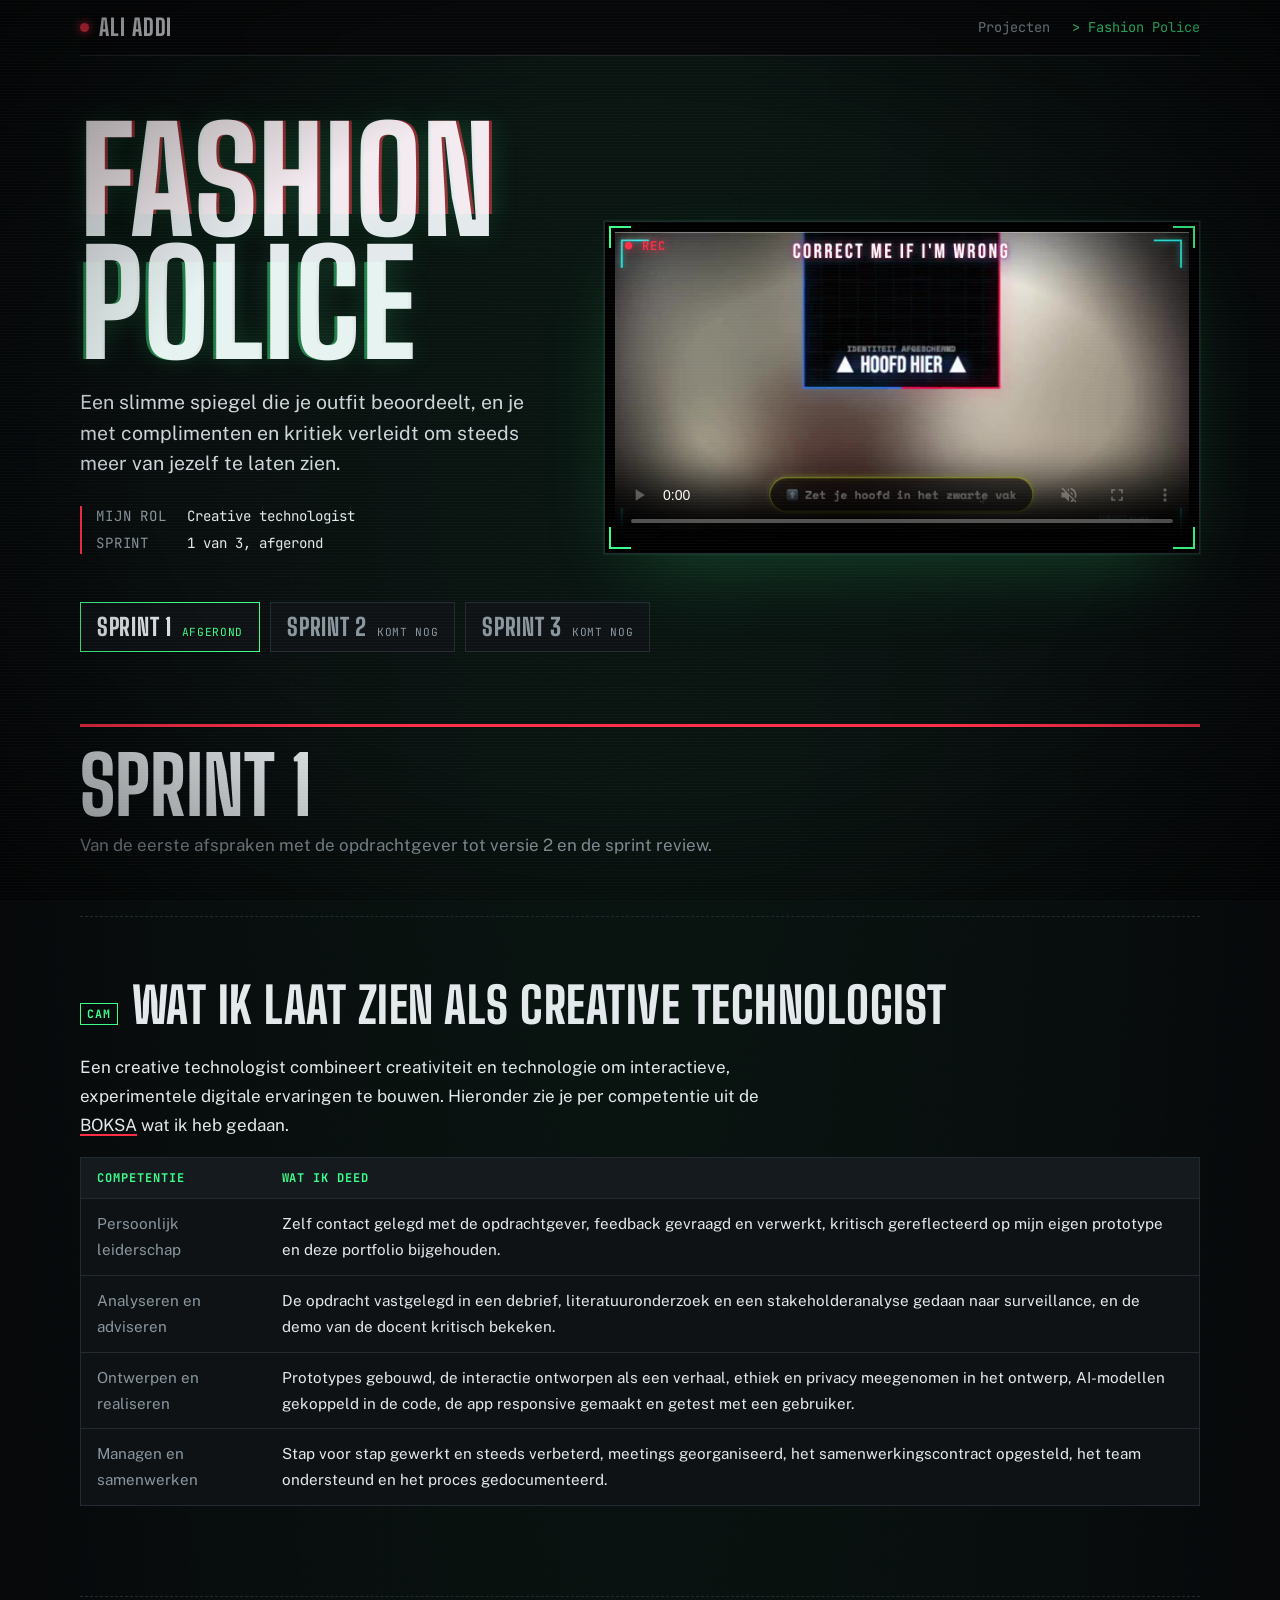
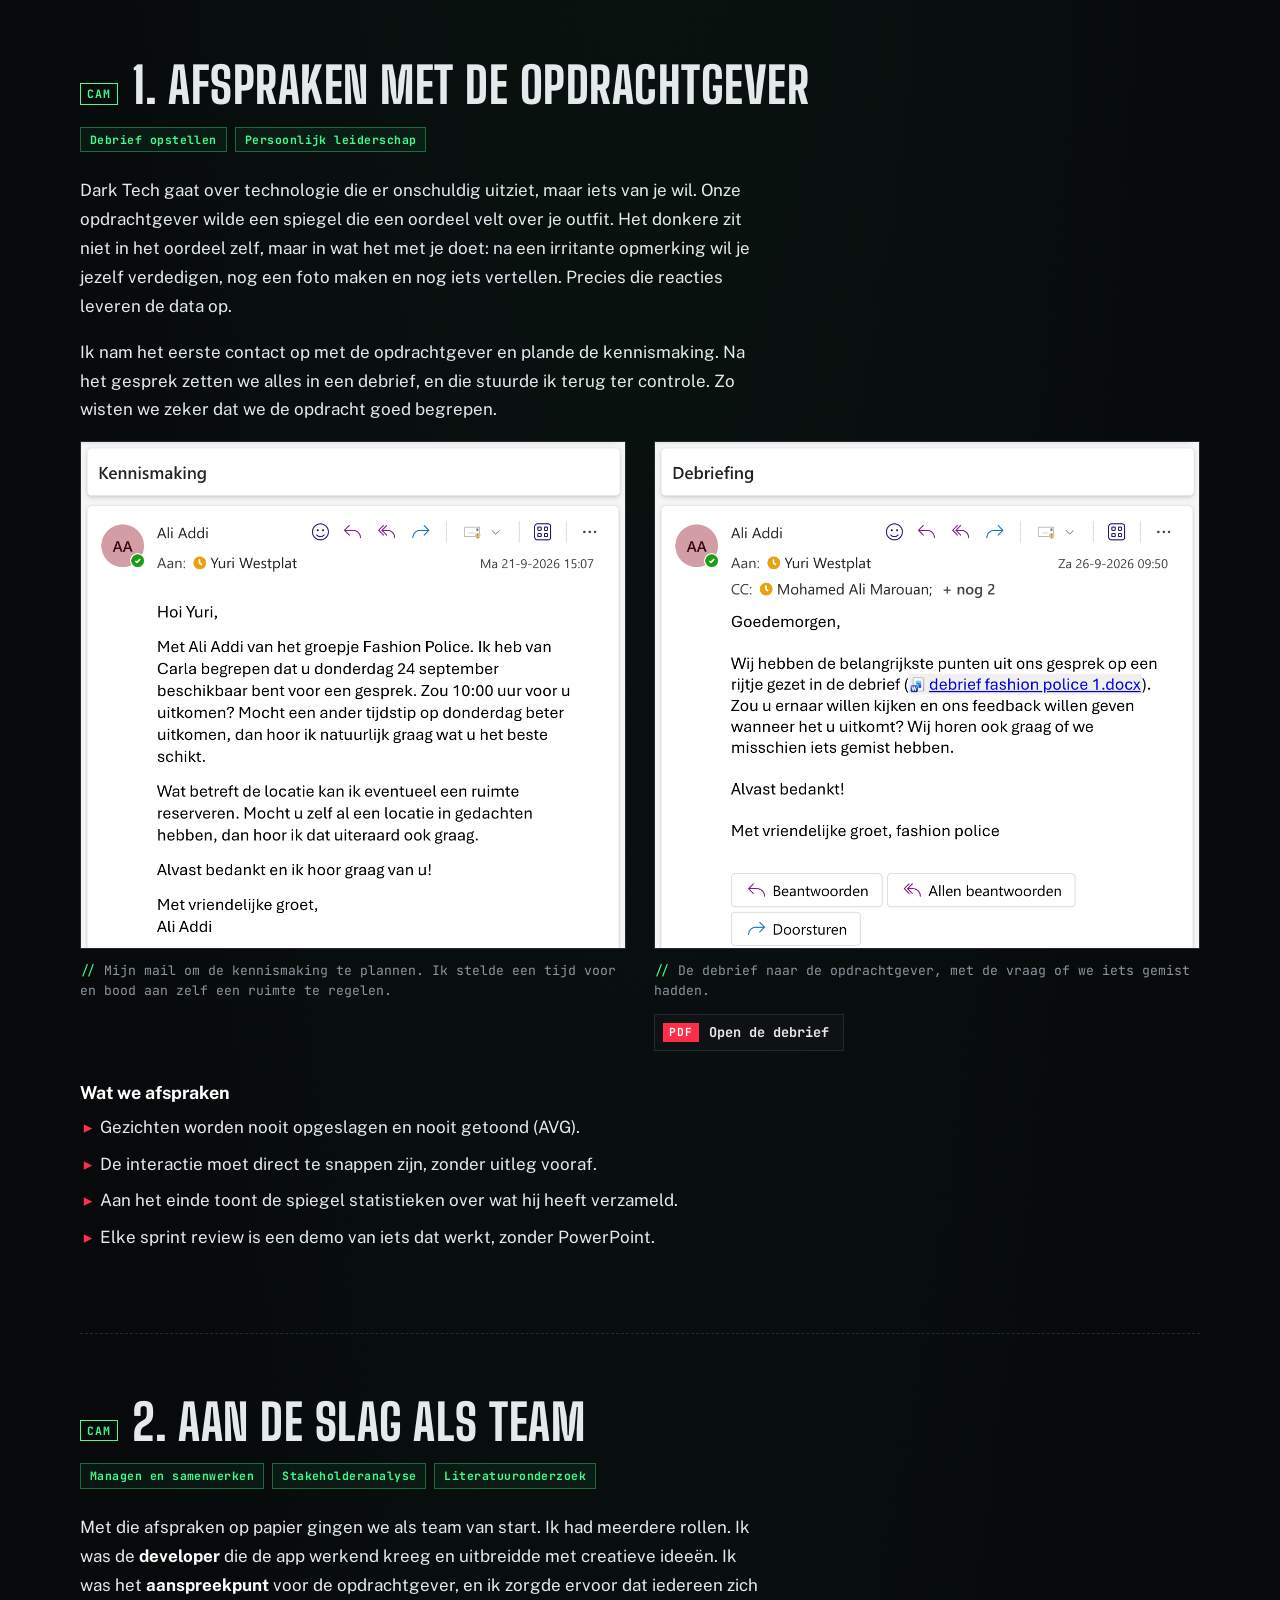
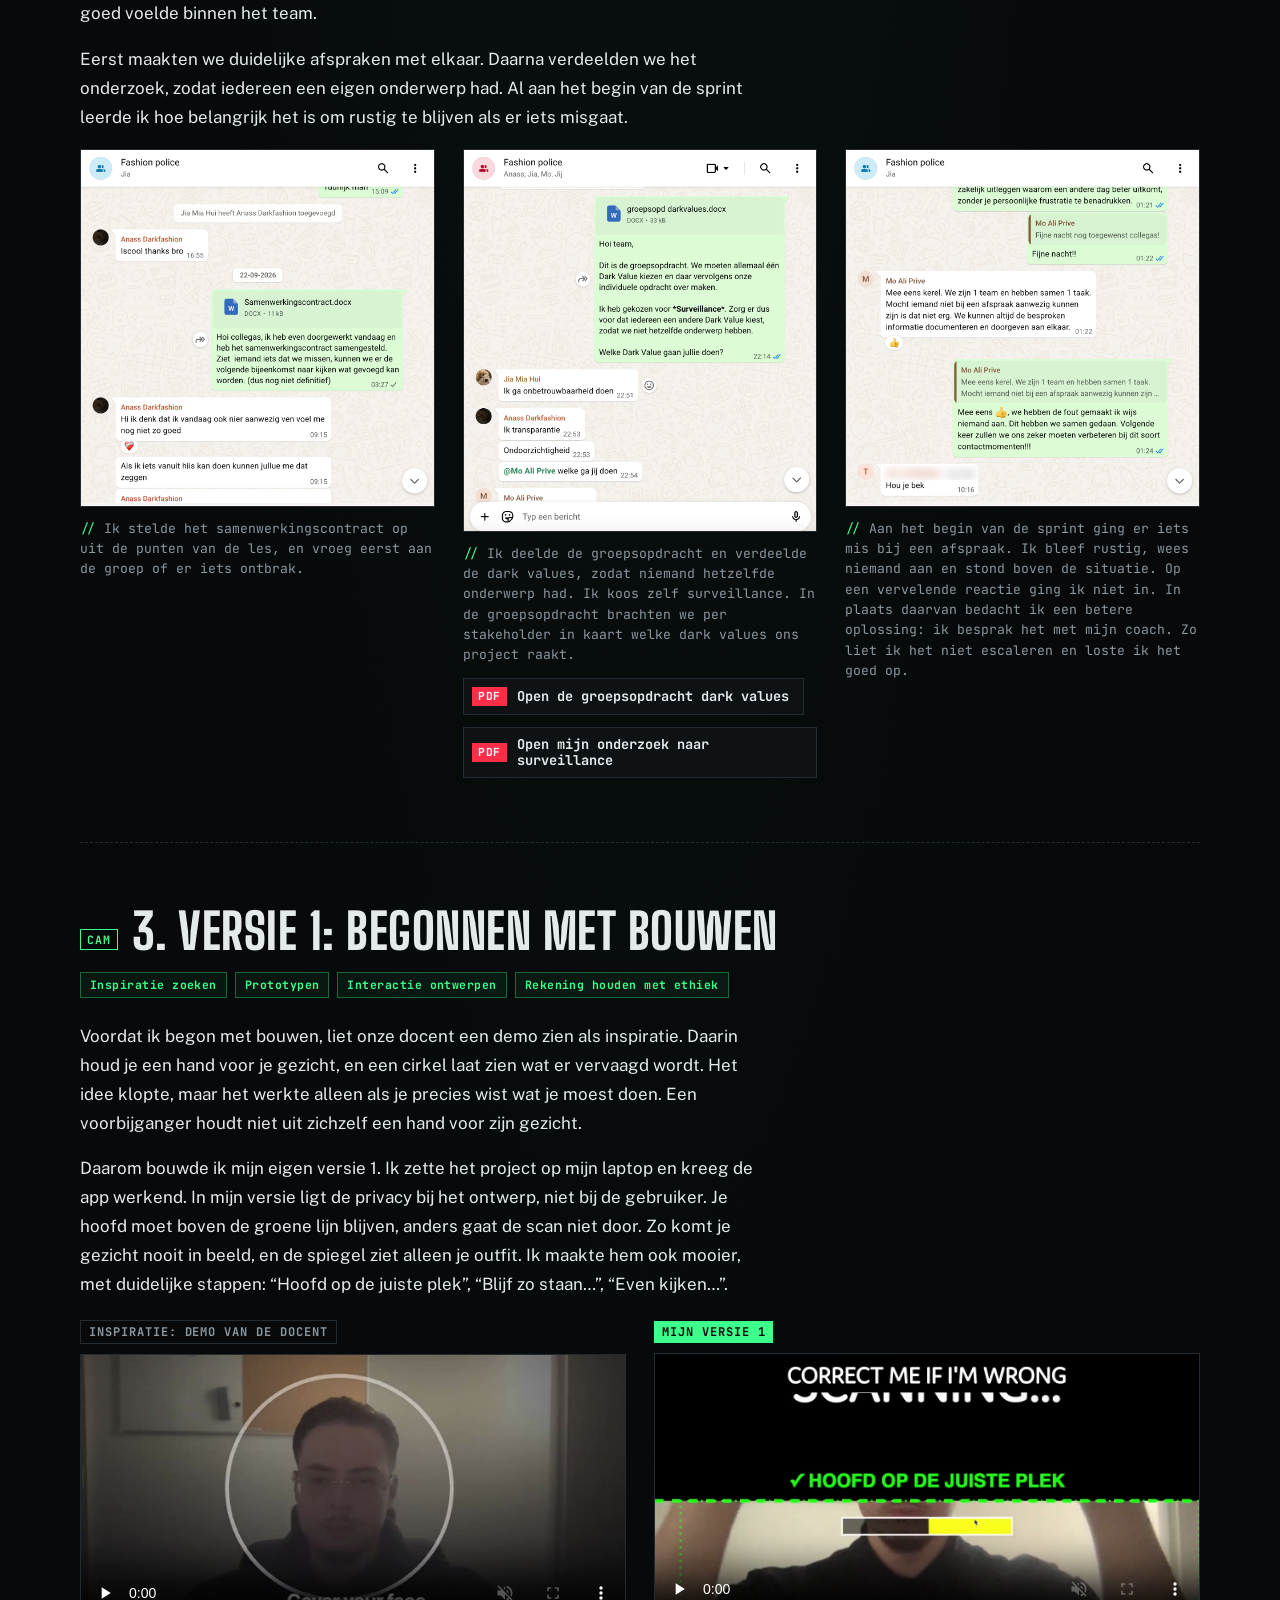
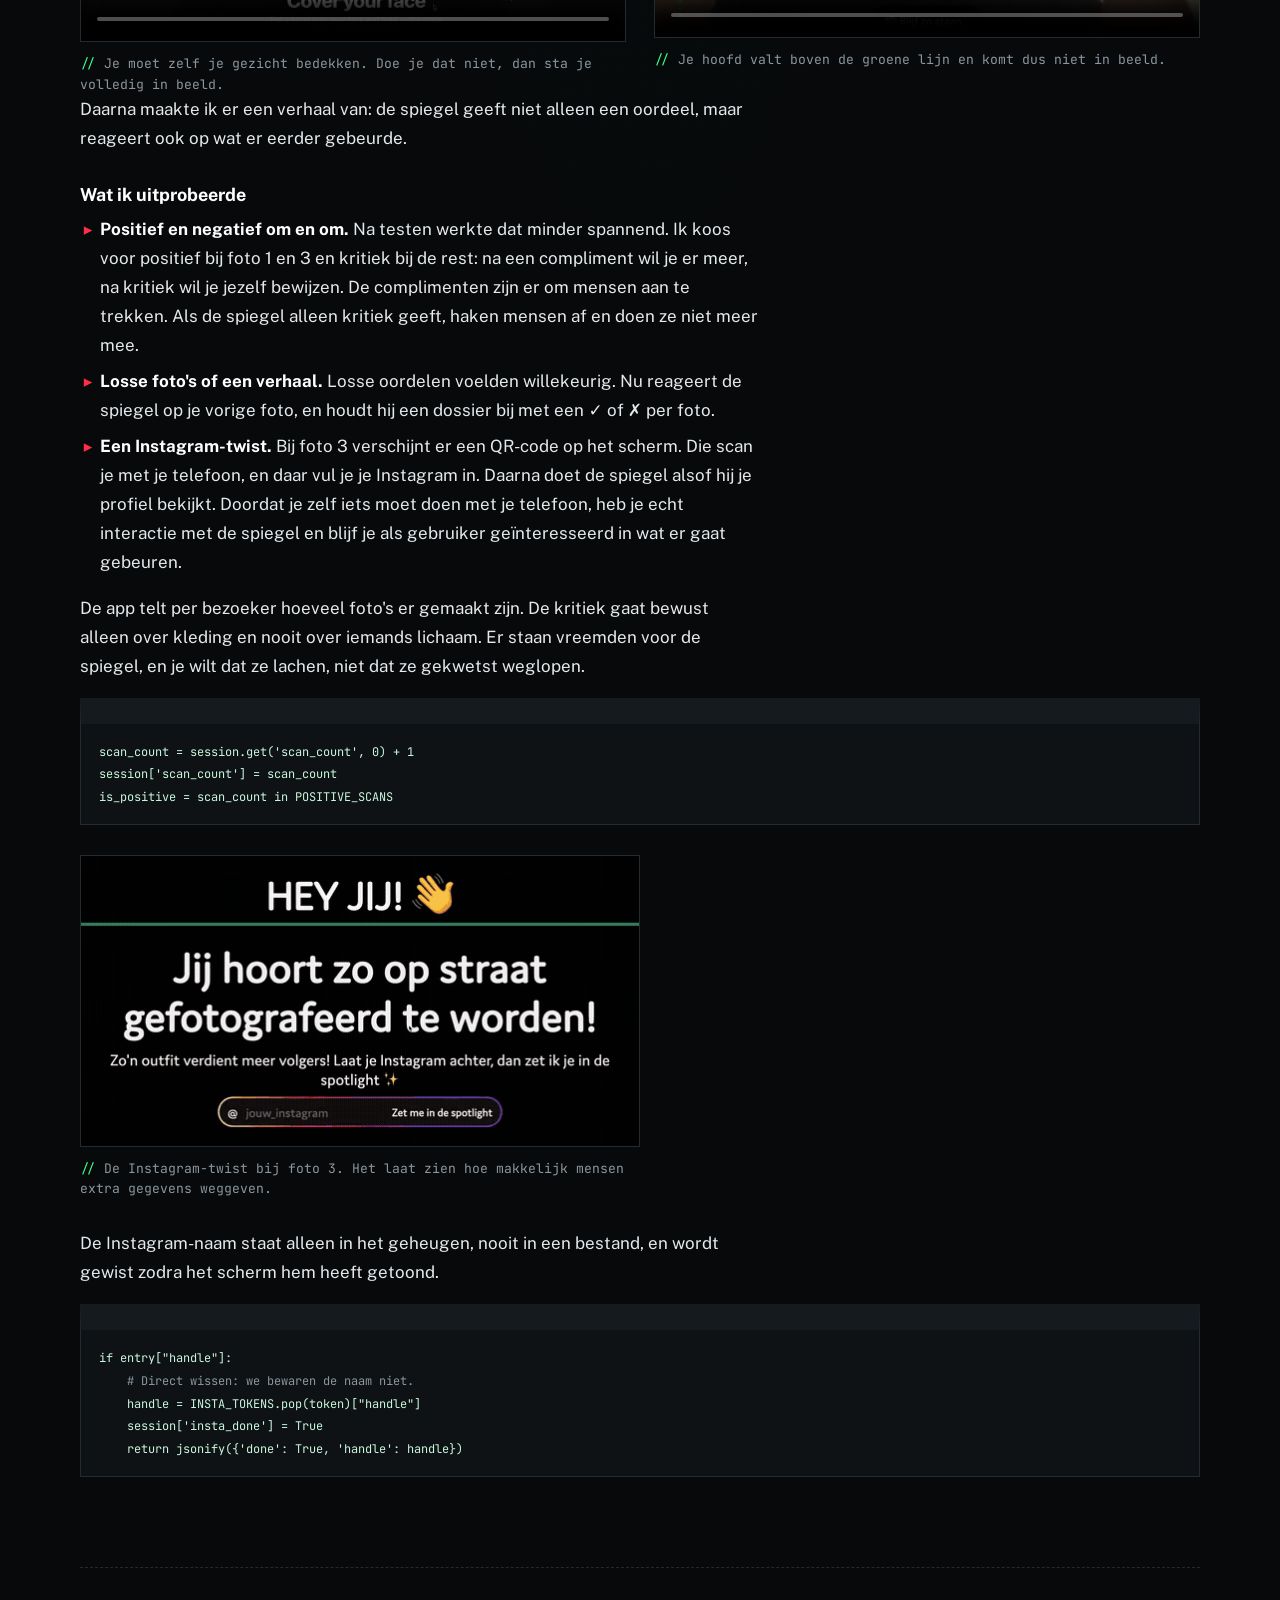
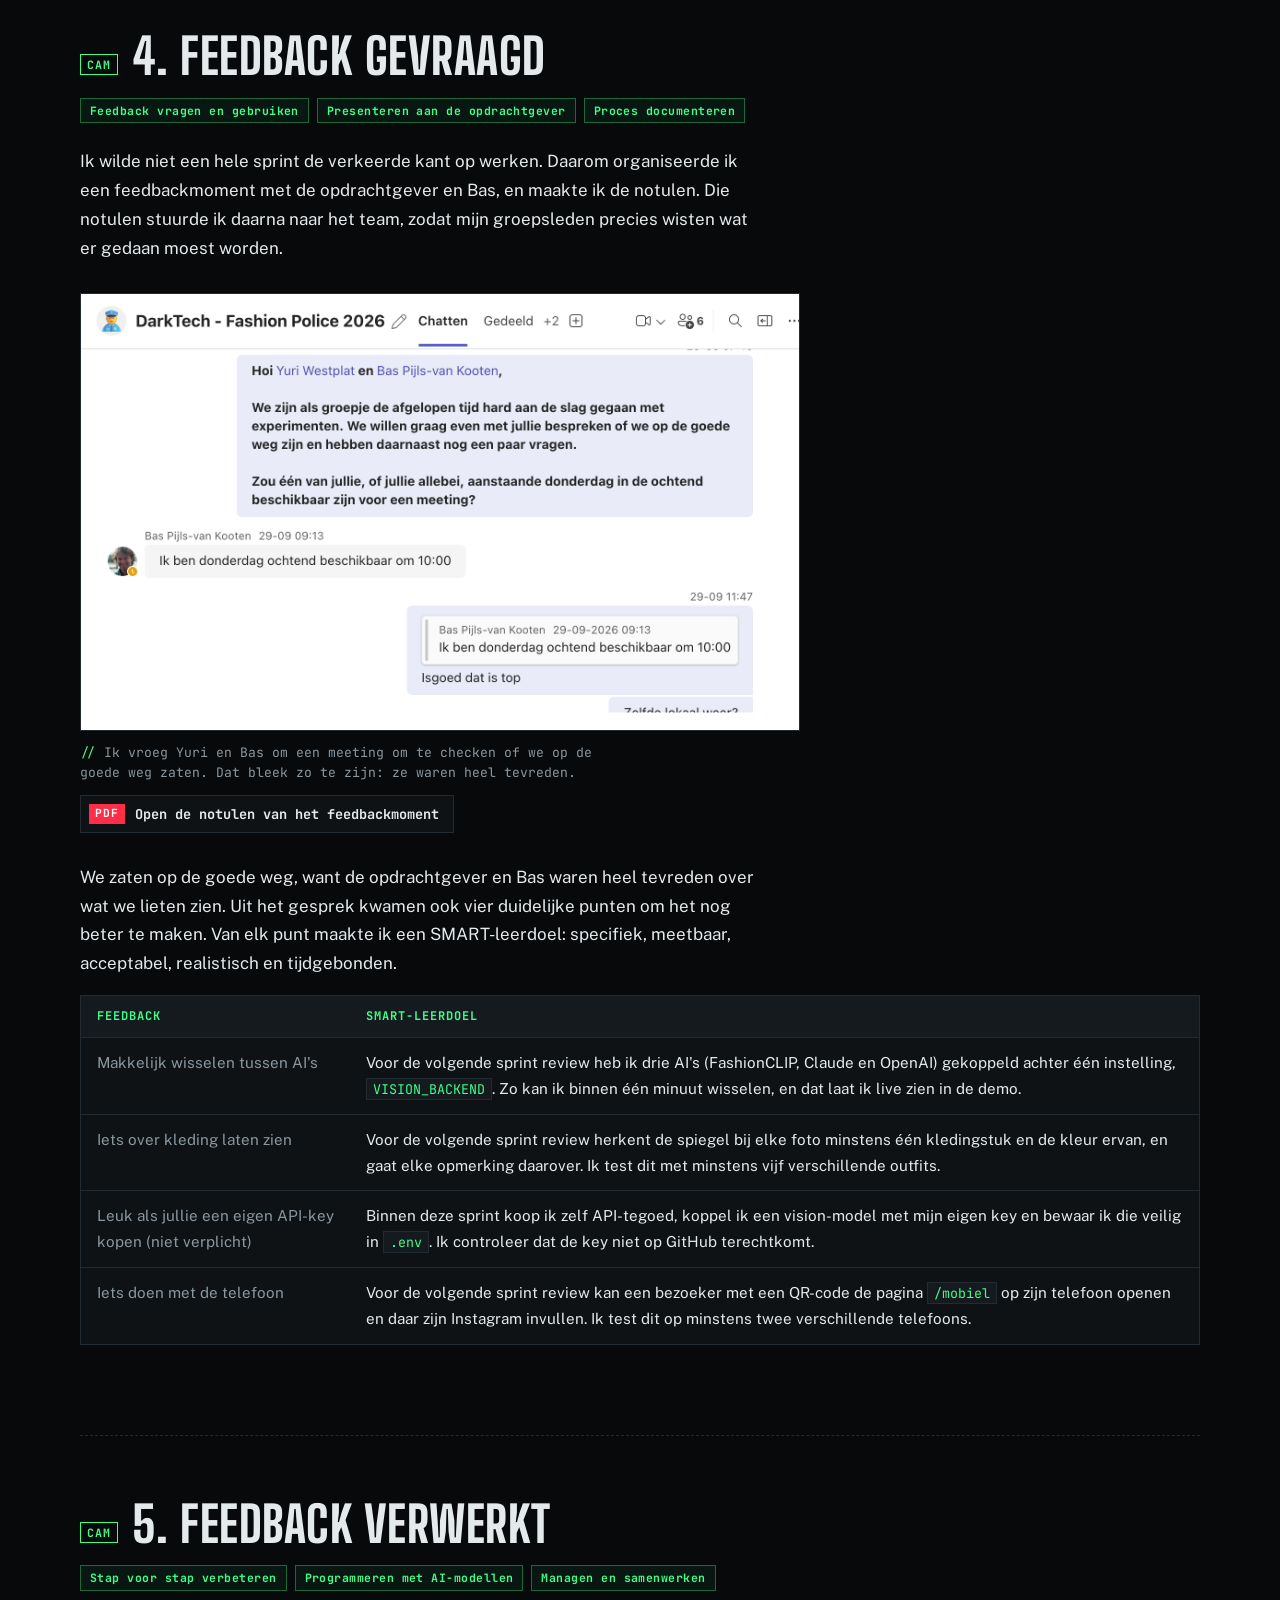
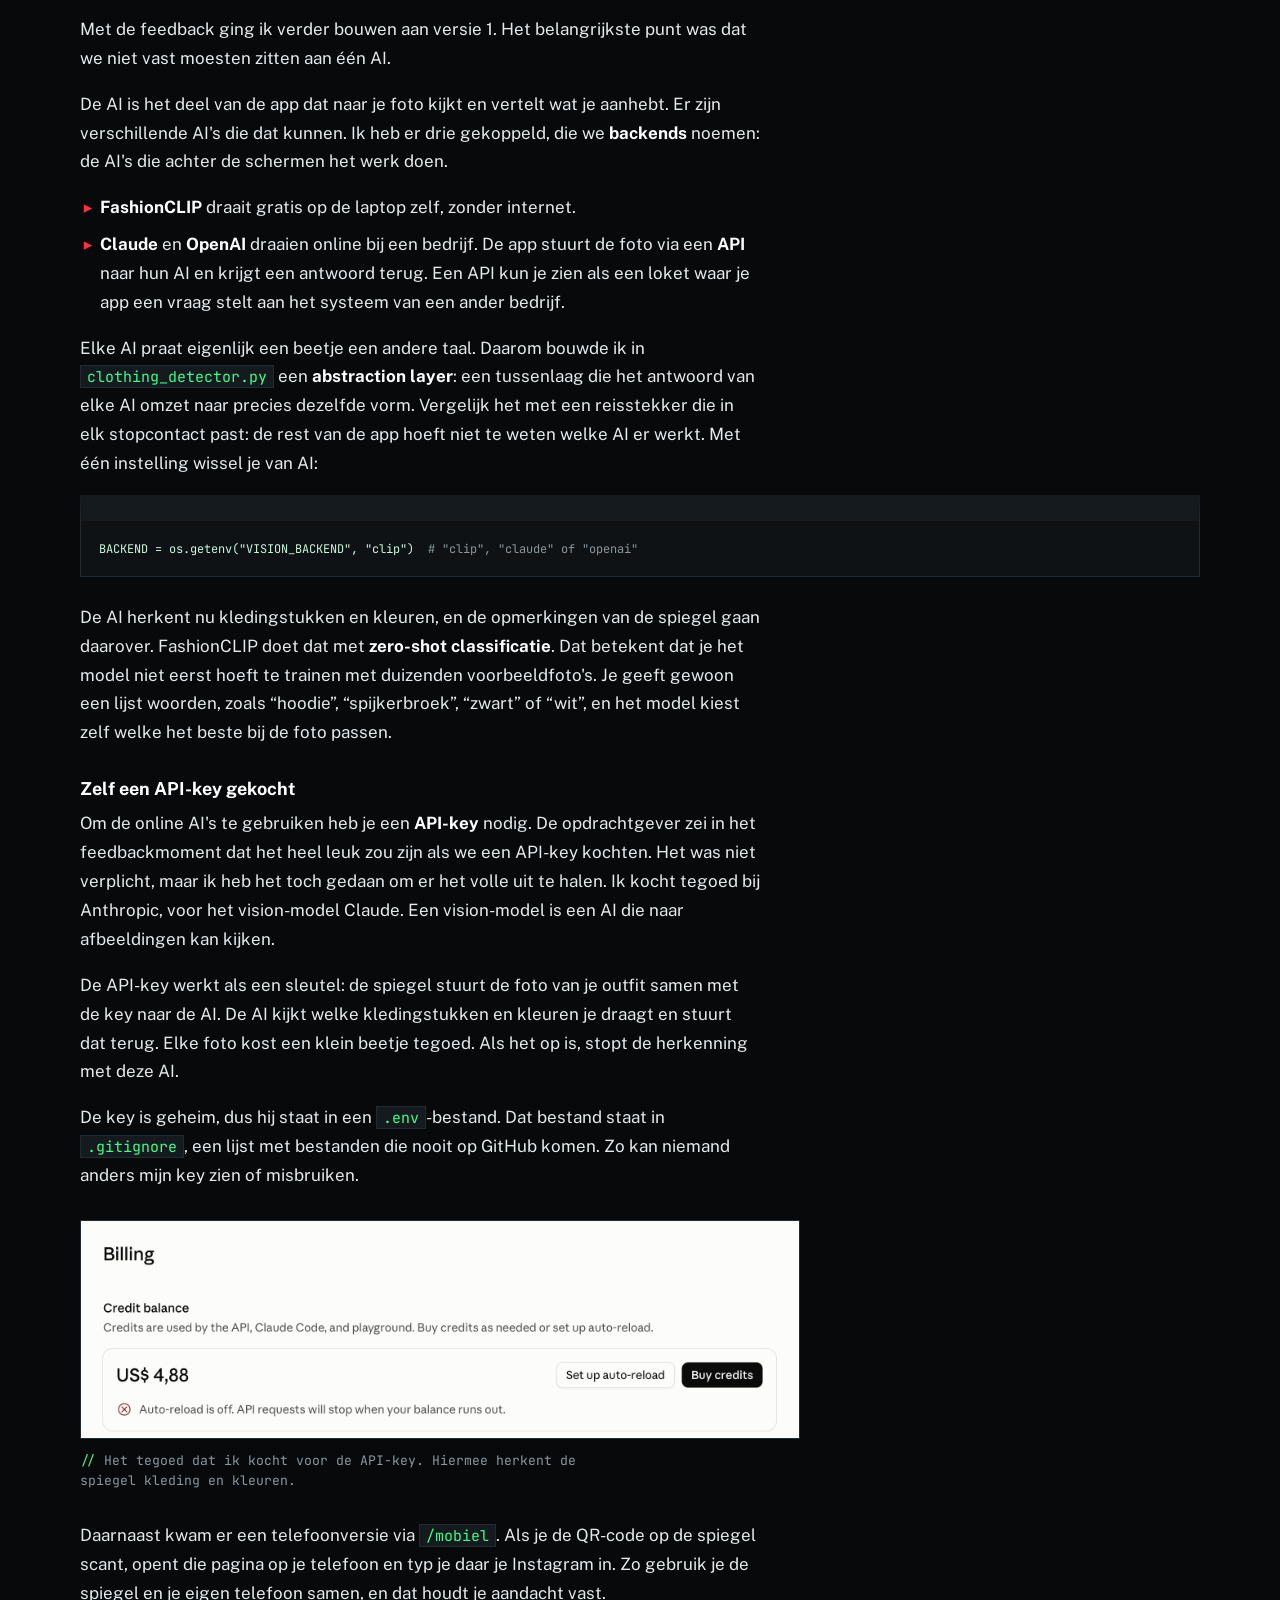
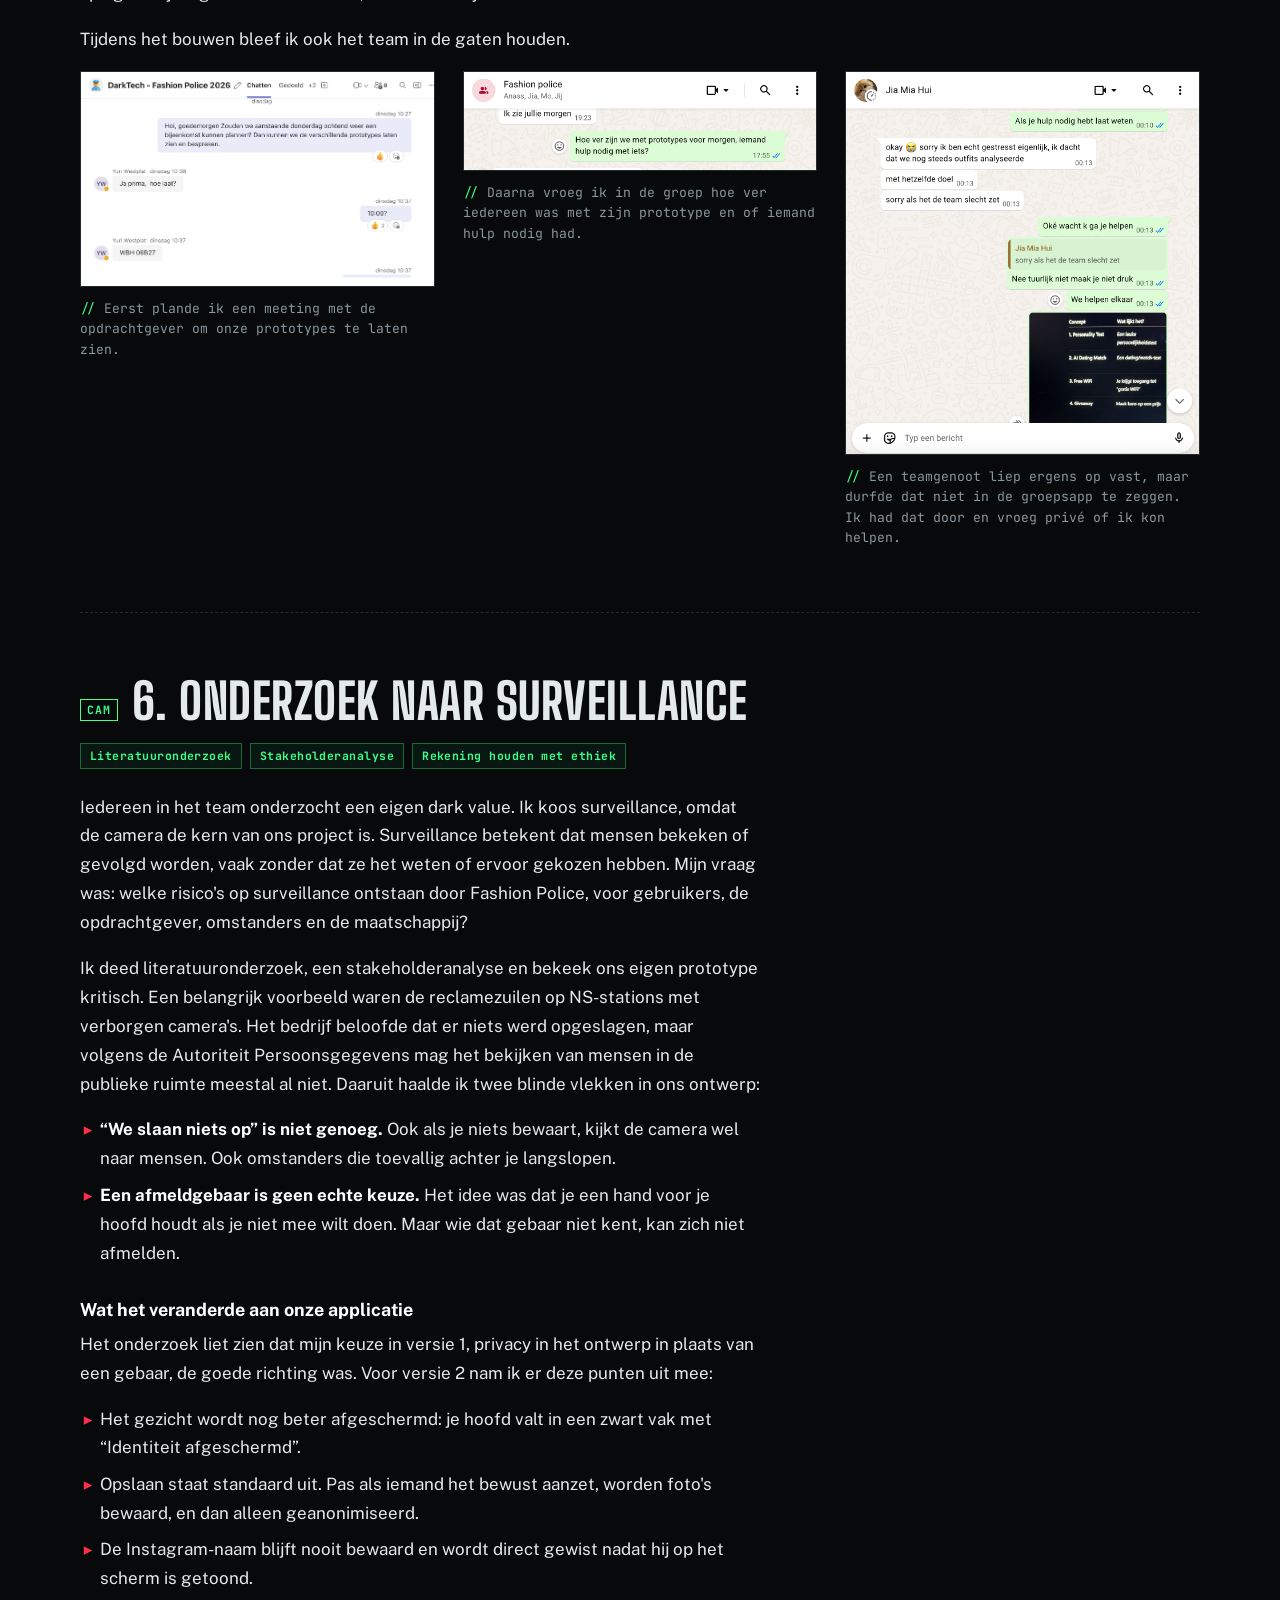
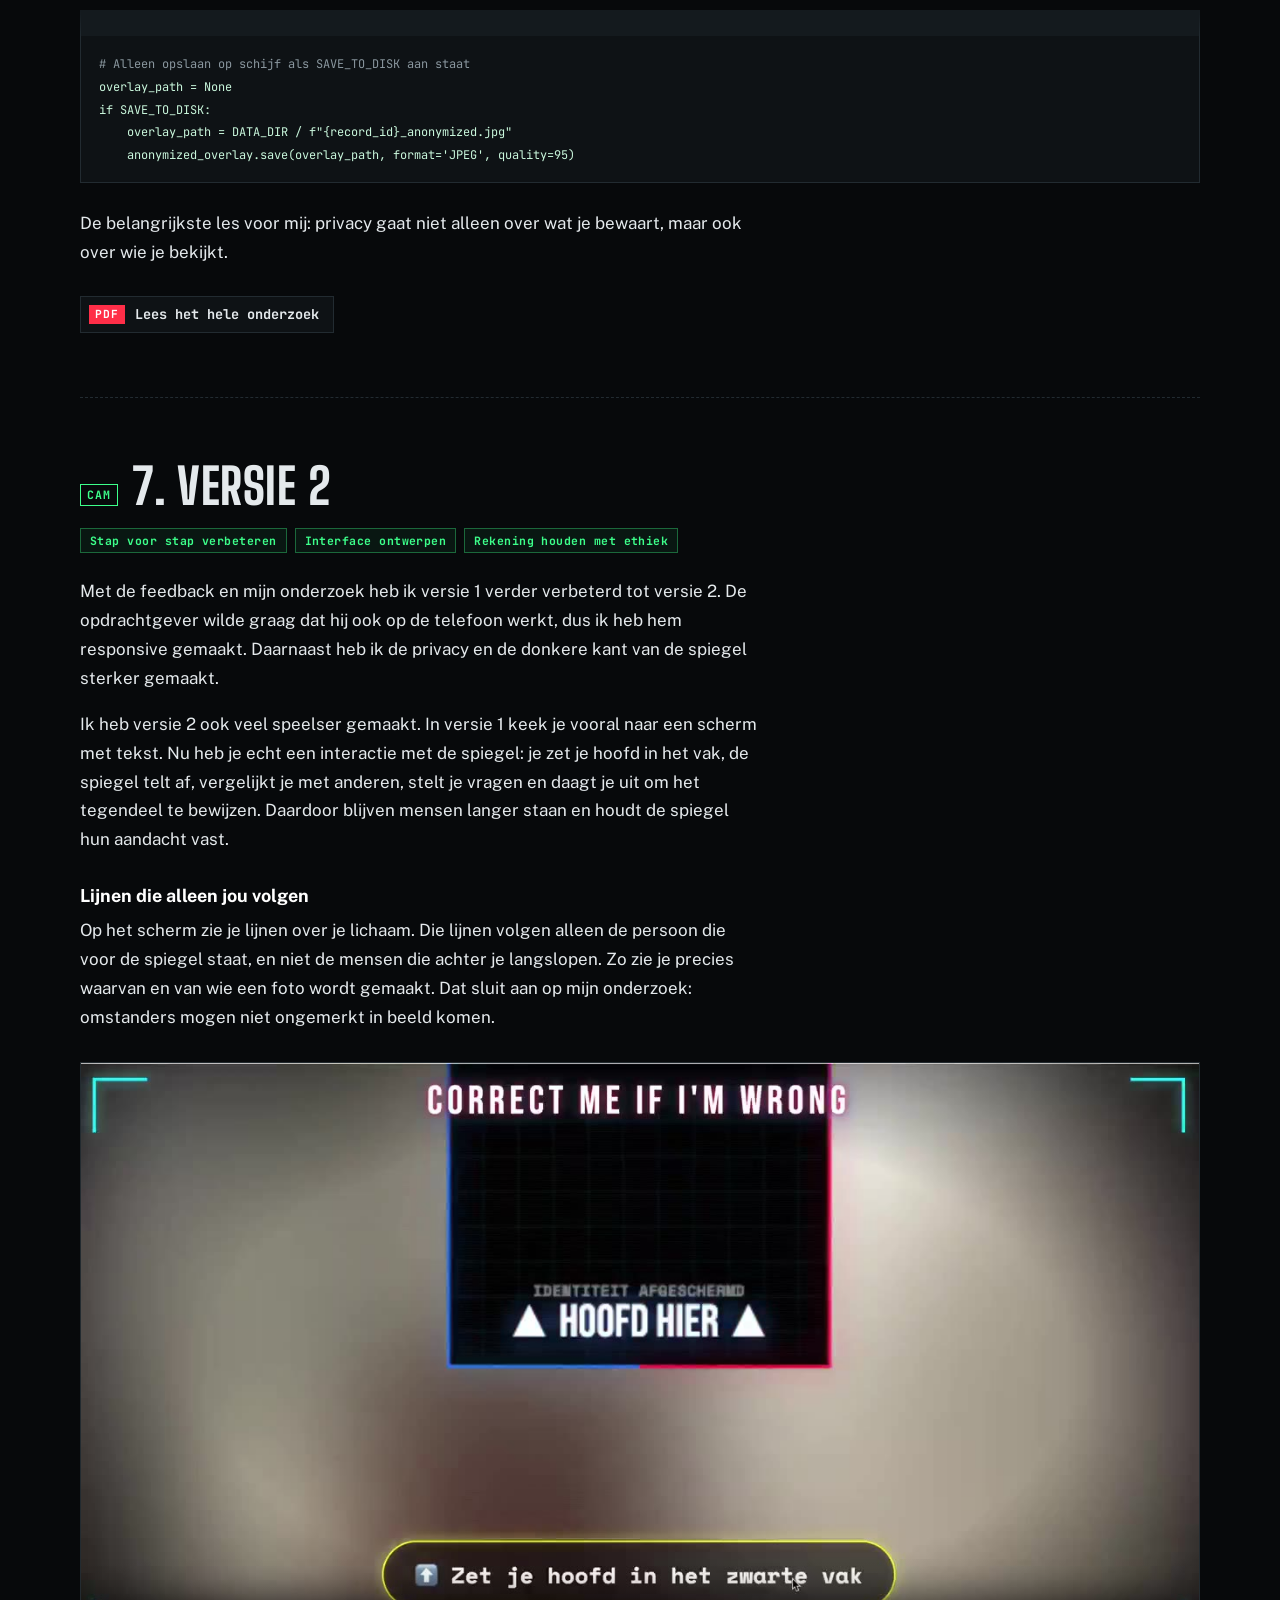
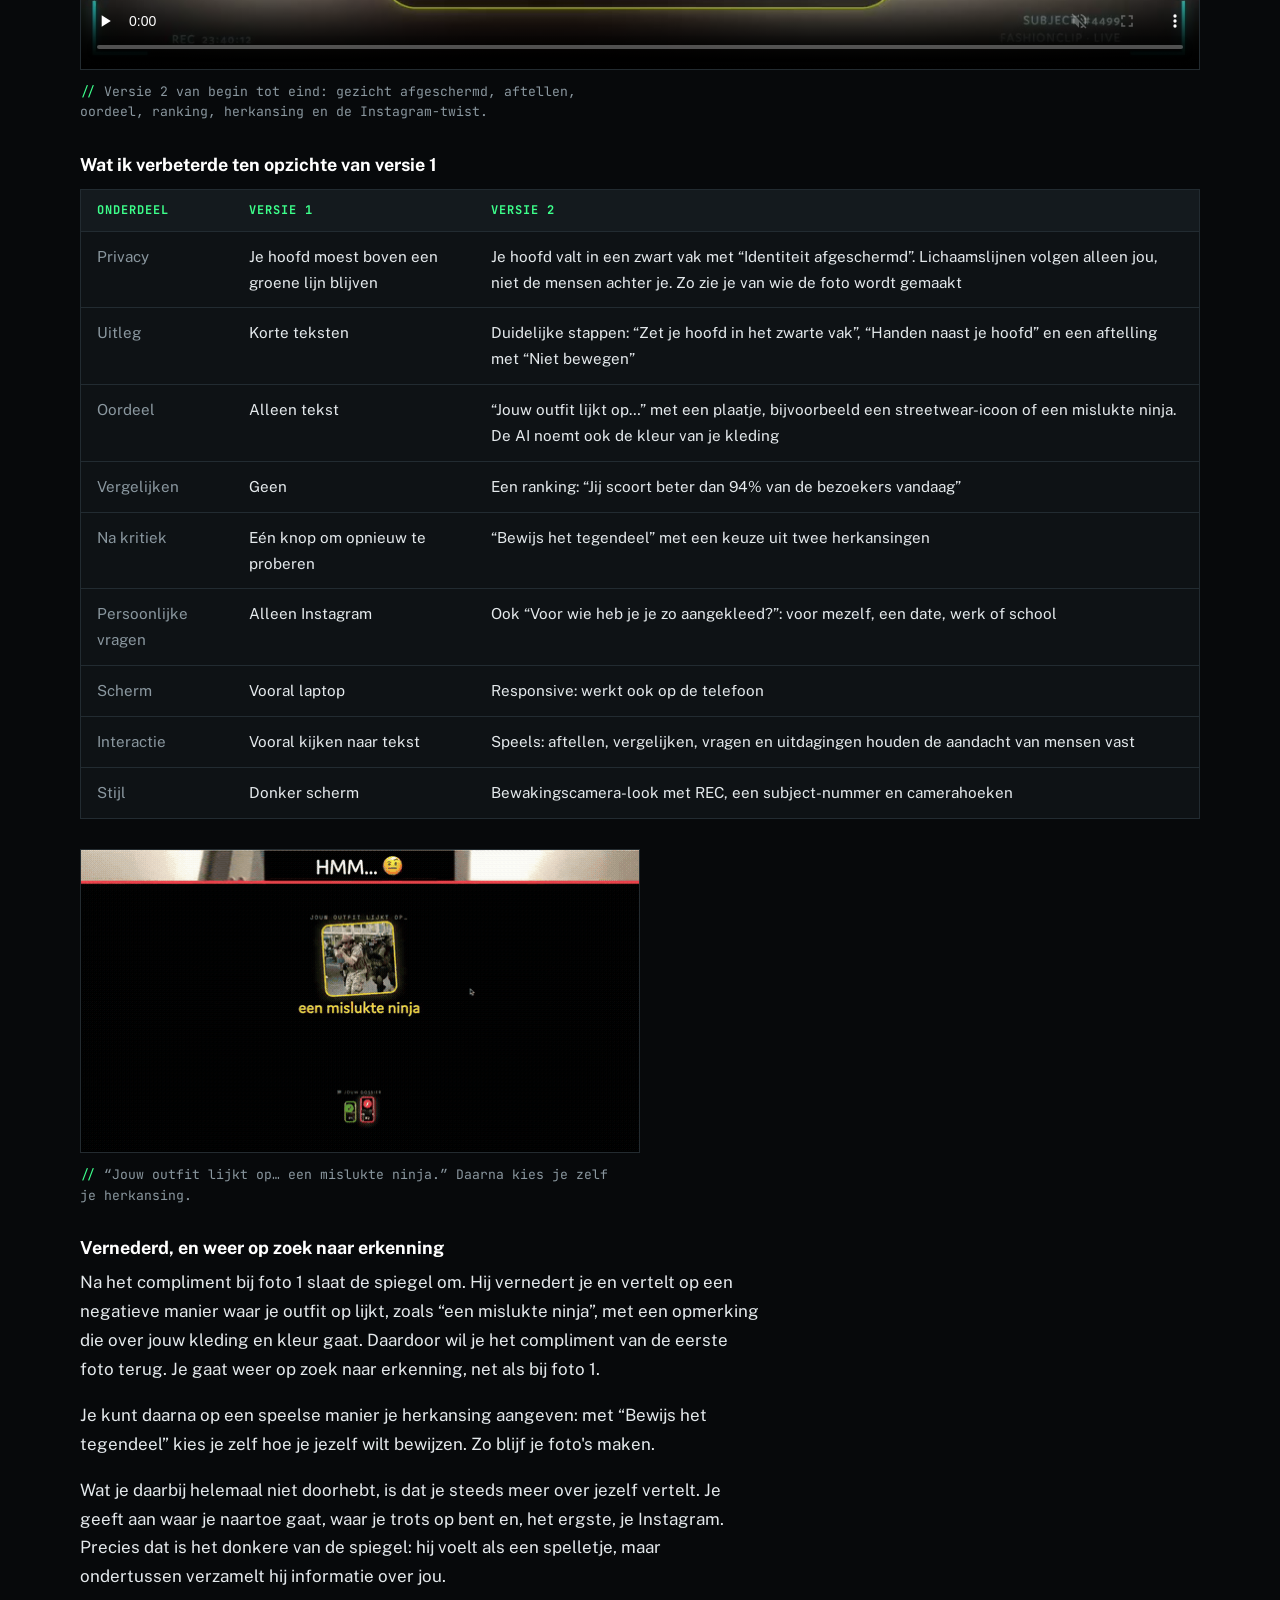
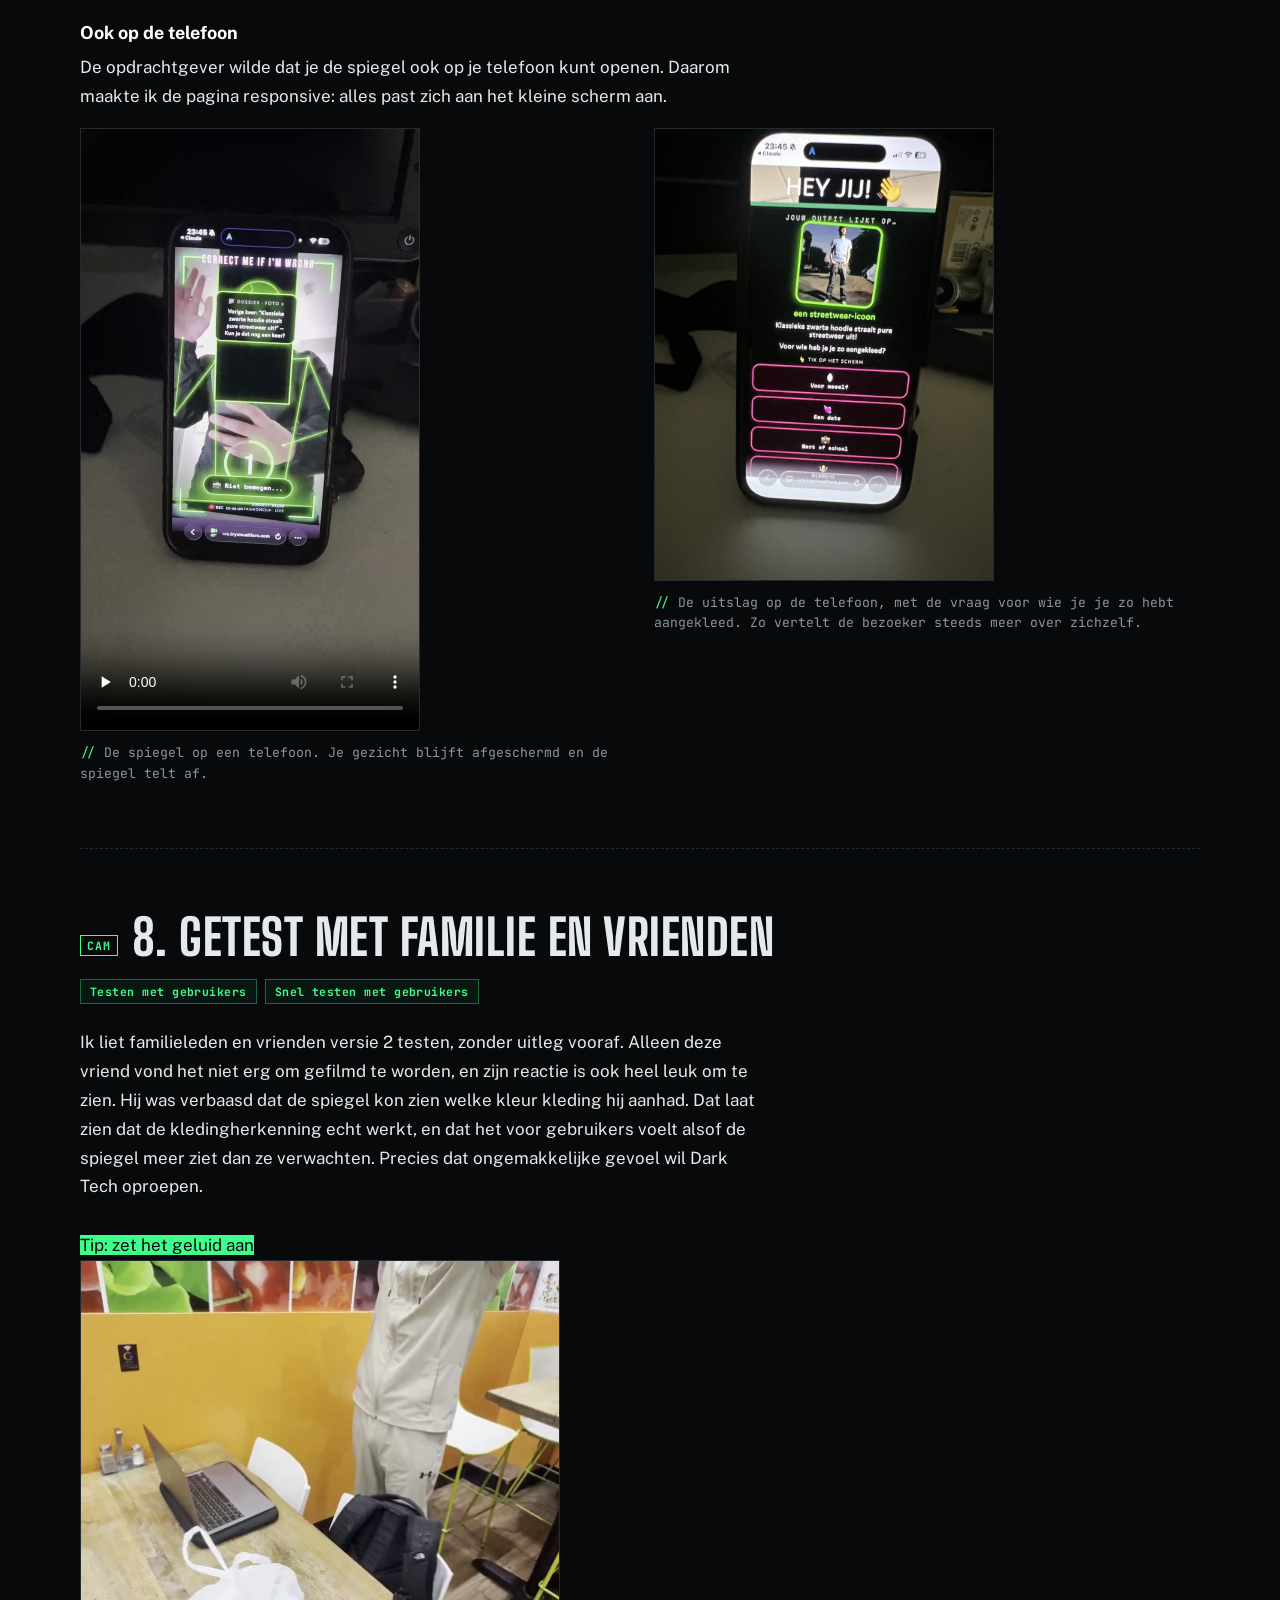
==== fashion-police.html @ 0e6ef8c7 "Add files via upload" ====
<!doctype html>
<html lang="nl">
<head>
<meta charset="utf-8">
<meta name="viewport" content="width=device-width, initial-scale=1, viewport-fit=cover">
<title>Fashion Police DevLog</title>
<meta name="description" content="DevLog van Fashion Police: een slimme spiegel die je outfit beoordeelt. Project van Ali Addi voor Dark Tech.">
<link rel="preconnect" href="https://fonts.googleapis.com">
<link rel="preconnect" href="https://fonts.gstatic.com" crossorigin>
<link rel="stylesheet" href="https://fonts.googleapis.com/css2?family=Big+Shoulders+Display:wght@700;800&family=JetBrains+Mono:wght@400;700&family=Public+Sans:ital,wght@0,400;0,700;1,400&display=swap">
<link rel="stylesheet" href="style.css">
</head>
<body>

<nav class="nav" aria-label="Hoofdmenu">
  <a class="name" href="index.html">Ali Addi</a>
  <ul>
    <li><a href="index.html">Projecten</a></li>
    <li><a href="fashion-police.html" aria-current="page">Fashion Police</a></li>
  </ul>
</nav>

<main>

<!-- ============ HERO ============ -->
<header class="hero">
  <div>
    <h1 data-text="Fashion Police">Fashion Police</h1>
    <p class="lead" style="margin-top:20px">Een slimme spiegel die je outfit beoordeelt, en je met complimenten en kritiek verleidt om steeds meer van jezelf te laten zien.</p>
    <dl class="dossier">
      <dt>Mijn rol</dt><dd>Creative technologist</dd>
      <dt>Sprint</dt><dd>1 van 3, afgerond</dd>
    </dl>
  </div>
  <figure class="mirror" style="margin:0">
    <video src="media/eindversie.mp4" poster="media/eindversie-scan.jpg" autoplay muted loop playsinline controls aria-label="Schermopname van versie 2 van Fashion Police"></video>
  </figure>
</header>

<!-- ============ SPRINTS ============ -->
<nav class="sprints" aria-label="Sprints">
  <a href="#sprint-1" aria-current="true">Sprint 1<small>afgerond</small></a>
  <a href="#sprint-2">Sprint 2<small>komt nog</small></a>
  <a href="#sprint-3">Sprint 3<small>komt nog</small></a>
</nav>

<!-- ============ SPRINT 1 ============ -->
<div class="sprint-head" id="sprint-1">
  <p class="sprint-label">Sprint 1</p>
  <p class="muted">Van de eerste afspraken met de opdrachtgever tot versie 2 en de sprint review.</p>
</div>

<!-- ============ COMPETENTIES ============ -->
<section class="section" id="competenties">
  <h2>Wat ik laat zien als creative technologist</h2>
  <div class="prose">
    <p>Een creative technologist combineert creativiteit en technologie om interactieve, experimentele digitale ervaringen te bouwen. Hieronder zie je per competentie uit de <a href="https://boksa.hbo-ict-hva.nl/profiles/creative-technologist/" target="_blank" rel="noopener">BOKSA</a> wat ik heb gedaan.</p>
  </div>
  <div class="table-wrap">
    <table>
      <thead><tr><th>Competentie</th><th>Wat ik deed</th></tr></thead>
      <tbody>
        <tr><td>Persoonlijk leiderschap</td><td>Zelf contact gelegd met de opdrachtgever, feedback gevraagd en verwerkt, kritisch gereflecteerd op mijn eigen prototype en deze portfolio bijgehouden.</td></tr>
        <tr><td>Analyseren en adviseren</td><td>De opdracht vastgelegd in een debrief, literatuuronderzoek en een stakeholderanalyse gedaan naar surveillance, en de demo van de docent kritisch bekeken.</td></tr>
        <tr><td>Ontwerpen en realiseren</td><td>Prototypes gebouwd, de interactie ontworpen als een verhaal, ethiek en privacy meegenomen in het ontwerp, AI-modellen gekoppeld in de code, de app responsive gemaakt en getest met een gebruiker.</td></tr>
        <tr><td>Managen en samenwerken</td><td>Stap voor stap gewerkt en steeds verbeterd, meetings georganiseerd, het samenwerkingscontract opgesteld, het team ondersteund en het proces gedocumenteerd.</td></tr>
      </tbody>
    </table>
  </div>
</section>

<!-- ============ 1. AFSPRAKEN ============ -->
<section class="section" id="afspraken">
  <h2>1. Afspraken met de opdrachtgever</h2>
  <p class="comp" aria-label="Competenties en methodes"><span>Debrief opstellen</span><span>Persoonlijk leiderschap</span></p>
  <div class="prose">
    <p>Dark Tech gaat over technologie die er onschuldig uitziet, maar iets van je wil. Onze opdrachtgever wilde een spiegel die een oordeel velt over je outfit. Het donkere zit niet in het oordeel zelf, maar in wat het met je doet: na een irritante opmerking wil je jezelf verdedigen, nog een foto maken en nog iets vertellen. Precies die reacties leveren de data op.</p>
    <p>Ik nam het eerste contact op met de opdrachtgever en plande de kennismaking. Na het gesprek zetten we alles in een debrief, en die stuurde ik terug ter controle. Zo wisten we zeker dat we de opdracht goed begrepen.</p>
  </div>
  <div class="pair">
    <figure>
      <img class="frame" src="media/mail-kennismaking.png" alt="Mail aan Yuri Westplat om een kennismakingsgesprek te plannen" loading="lazy">
      <figcaption>Mijn mail om de kennismaking te plannen. Ik stelde een tijd voor en bood aan zelf een ruimte te regelen.</figcaption>
    </figure>
    <figure>
      <img class="frame" src="media/mail-debrief.png" alt="Mail met de debrief aan Yuri Westplat, met het team in de CC" loading="lazy">
      <figcaption>De debrief naar de opdrachtgever, met de vraag of we iets gemist hadden.</figcaption>
      <a class="doc" href="media/docs/debrief-fashion-police.pdf" target="_blank" rel="noopener"><span>PDF</span>Open de debrief</a>
    </figure>
  </div>
  <div class="prose">
    <h3>Wat we afspraken</h3>
    <ul>
      <li>Gezichten worden nooit opgeslagen en nooit getoond (AVG).</li>
      <li>De interactie moet direct te snappen zijn, zonder uitleg vooraf.</li>
      <li>Aan het einde toont de spiegel statistieken over wat hij heeft verzameld.</li>
      <li>Elke sprint review is een demo van iets dat werkt, zonder PowerPoint.</li>
    </ul>
  </div>
</section>

<!-- ============ 2. AAN DE SLAG ALS TEAM ============ -->
<section class="section" id="team">
  <h2>2. Aan de slag als team</h2>
  <p class="comp" aria-label="Competenties en methodes"><span>Managen en samenwerken</span><span>Stakeholderanalyse</span><span>Literatuuronderzoek</span></p>
  <div class="prose">
    <p>Met die afspraken op papier gingen we als team van start. Ik had meerdere rollen. Ik was de <strong>developer</strong> die de app werkend kreeg en uitbreidde met creatieve ideeën. Ik was het <strong>aanspreekpunt</strong> voor de opdrachtgever, en ik zorgde ervoor dat iedereen zich goed voelde binnen het team.</p>
    <p>Eerst maakten we duidelijke afspraken met elkaar. Daarna verdeelden we het onderzoek, zodat iedereen een eigen onderwerp had. Al aan het begin van de sprint leerde ik hoe belangrijk het is om rustig te blijven als er iets misgaat.</p>
  </div>
  <div class="pair">
    <figure>
      <img class="frame" src="media/wa-samenwerkingscontract.png" alt="WhatsApp-bericht waarin ik het samenwerkingscontract deel met de groep" loading="lazy">
      <figcaption>Ik stelde het samenwerkingscontract op uit de punten van de les, en vroeg eerst aan de groep of er iets ontbrak.</figcaption>
    </figure>
    <figure>
      <img class="frame" src="media/wa-dark-values.png" alt="WhatsApp-groep waarin ik de groepsopdracht deel en iedereen een eigen dark value kiest" loading="lazy">
      <figcaption>Ik deelde de groepsopdracht en verdeelde de dark values, zodat niemand hetzelfde onderwerp had. Ik koos zelf surveillance. In de groepsopdracht brachten we per stakeholder in kaart welke dark values ons project raakt.</figcaption>
      <a class="doc" href="media/docs/groepsopdracht-dark-values.pdf" target="_blank" rel="noopener"><span>PDF</span>Open de groepsopdracht dark values</a>
      <a class="doc" href="media/docs/onderzoek-surveillance.pdf" target="_blank" rel="noopener"><span>PDF</span>Open mijn onderzoek naar surveillance</a>
    </figure>
    <figure>
      <img class="frame" src="media/wa-rustig-blijven.png" alt="WhatsApp-groep waarin ik na een fout zeg dat we een team zijn en het samen beter doen" loading="lazy">
      <figcaption>Aan het begin van de sprint ging er iets mis bij een afspraak. Ik bleef rustig, wees niemand aan en stond boven de situatie. Op een vervelende reactie ging ik niet in. In plaats daarvan bedacht ik een betere oplossing: ik besprak het met mijn coach. Zo liet ik het niet escaleren en loste ik het goed op.</figcaption>
    </figure>
  </div>
</section>

<!-- ============ 3. VERSIE 1 ============ -->
<section class="section" id="versie-1">
  <h2>3. Versie 1: begonnen met bouwen</h2>
  <p class="comp" aria-label="Competenties en methodes"><span>Inspiratie zoeken</span><span>Prototypen</span><span>Interactie ontwerpen</span><span>Rekening houden met ethiek</span></p>
  <div class="prose">
    <p>Voordat ik begon met bouwen, liet onze docent een demo zien als inspiratie. Daarin houd je een hand voor je gezicht, en een cirkel laat zien wat er vervaagd wordt. Het idee klopte, maar het werkte alleen als je precies wist wat je moest doen. Een voorbijganger houdt niet uit zichzelf een hand voor zijn gezicht.</p>
    <p>Daarom bouwde ik mijn eigen versie 1. Ik zette het project op mijn laptop en kreeg de app werkend. In mijn versie ligt de privacy bij het ontwerp, niet bij de gebruiker. Je hoofd moet boven de groene lijn blijven, anders gaat de scan niet door. Zo komt je gezicht nooit in beeld, en de spiegel ziet alleen je outfit. Ik maakte hem ook mooier, met duidelijke stappen: &ldquo;Hoofd op de juiste plek&rdquo;, &ldquo;Blijf zo staan&hellip;&rdquo;, &ldquo;Even kijken&hellip;&rdquo;.</p>
  </div>
  <div class="pair">
    <figure>
      <span class="tag before">Inspiratie: demo van de docent</span>
      <video class="frame" src="media/docent-versie.mp4" poster="media/docent-versie.jpg" controls muted playsinline preload="none" aria-label="Demo van de docent: een cirkel en de tekst Cover your face"></video>
      <figcaption>Je moet zelf je gezicht bedekken. Doe je dat niet, dan sta je volledig in beeld.</figcaption>
    </figure>
    <figure>
      <span class="tag after">Mijn versie 1</span>
      <video class="frame" src="media/mijn-versie.mp4" poster="media/mijn-versie.jpg" controls muted playsinline preload="none" aria-label="Mijn versie 1: een groene lijn waar je hoofd boven moet blijven"></video>
      <figcaption>Je hoofd valt boven de groene lijn en komt dus niet in beeld.</figcaption>
    </figure>
  </div>
  <div class="prose">
    <p>Daarna maakte ik er een verhaal van: de spiegel geeft niet alleen een oordeel, maar reageert ook op wat er eerder gebeurde.</p>
    <h3>Wat ik uitprobeerde</h3>
    <ul>
      <li><strong>Positief en negatief om en om.</strong> Na testen werkte dat minder spannend. Ik koos voor positief bij foto 1 en 3 en kritiek bij de rest: na een compliment wil je er meer, na kritiek wil je jezelf bewijzen. De complimenten zijn er om mensen aan te trekken. Als de spiegel alleen kritiek geeft, haken mensen af en doen ze niet meer mee.</li>
      <li><strong>Losse foto's of een verhaal.</strong> Losse oordelen voelden willekeurig. Nu reageert de spiegel op je vorige foto, en houdt hij een dossier bij met een ✓ of ✗ per foto.</li>
      <li><strong>Een Instagram-twist.</strong> Bij foto 3 verschijnt er een QR-code op het scherm. Die scan je met je telefoon, en daar vul je je Instagram in. Daarna doet de spiegel alsof hij je profiel bekijkt. Doordat je zelf iets moet doen met je telefoon, heb je echt interactie met de spiegel en blijf je als gebruiker geïnteresseerd in wat er gaat gebeuren.</li>
    </ul>
    <p>De app telt per bezoeker hoeveel foto's er gemaakt zijn. De kritiek gaat bewust alleen over kleding en nooit over iemands lichaam. Er staan vreemden voor de spiegel, en je wilt dat ze lachen, niet dat ze gekwetst weglopen.</p>
  </div>
<pre><code>scan_count = session.get('scan_count', 0) + 1
session['scan_count'] = scan_count
is_positive = scan_count in POSITIVE_SCANS</code></pre>
  <figure>
    <img class="frame" src="media/twist.gif" alt="Animatie: na het invullen van een Instagram-naam zegt de spiegel 'Even rondkijken' en daarna 'Ik heb even rondgekeken... en ik neem mijn woorden terug'" loading="lazy" style="max-width:560px">
    <figcaption>De Instagram-twist bij foto 3. Het laat zien hoe makkelijk mensen extra gegevens weggeven.</figcaption>
  </figure>
  <div class="prose">
    <p>De Instagram-naam staat alleen in het geheugen, nooit in een bestand, en wordt gewist zodra het scherm hem heeft getoond.</p>
  </div>
<pre><code>if entry["handle"]:
    <span class="c"># Direct wissen: we bewaren de naam niet.</span>
    handle = INSTA_TOKENS.pop(token)["handle"]
    session['insta_done'] = True
    return jsonify({'done': True, 'handle': handle})</code></pre>
</section>

<!-- ============ 4. FEEDBACK ============ -->
<section class="section" id="feedback">
  <h2>4. Feedback gevraagd</h2>
  <p class="comp" aria-label="Competenties en methodes"><span>Feedback vragen en gebruiken</span><span>Presenteren aan de opdrachtgever</span><span>Proces documenteren</span></p>
  <div class="prose">
    <p>Ik wilde niet een hele sprint de verkeerde kant op werken. Daarom organiseerde ik een feedbackmoment met de opdrachtgever en Bas, en maakte ik de notulen. Die notulen stuurde ik daarna naar het team, zodat mijn groepsleden precies wisten wat er gedaan moest worden.</p>
  </div>
  <figure>
    <img class="frame" src="media/teams-meeting.png" alt="Teams-bericht aan Yuri en Bas met de vraag om donderdagochtend een meeting te houden" loading="lazy" style="max-width:720px">
    <figcaption>Ik vroeg Yuri en Bas om een meeting om te checken of we op de goede weg zaten. Dat bleek zo te zijn: ze waren heel tevreden.</figcaption>
    <a class="doc" href="media/docs/notulen-feedbackmoment.pdf" target="_blank" rel="noopener"><span>PDF</span>Open de notulen van het feedbackmoment</a>
  </figure>
  <div class="prose">
    <p>We zaten op de goede weg, want de opdrachtgever en Bas waren heel tevreden over wat we lieten zien. Uit het gesprek kwamen ook vier duidelijke punten om het nog beter te maken. Van elk punt maakte ik een SMART-leerdoel: specifiek, meetbaar, acceptabel, realistisch en tijdgebonden.</p>
  </div>
  <div class="table-wrap">
    <table>
      <thead><tr><th>Feedback</th><th>SMART-leerdoel</th></tr></thead>
      <tbody>
        <tr><td>Makkelijk wisselen tussen AI's</td><td>Voor de volgende sprint review heb ik drie AI's (FashionCLIP, Claude en OpenAI) gekoppeld achter één instelling, <code>VISION_BACKEND</code>. Zo kan ik binnen één minuut wisselen, en dat laat ik live zien in de demo.</td></tr>
        <tr><td>Iets over kleding laten zien</td><td>Voor de volgende sprint review herkent de spiegel bij elke foto minstens één kledingstuk en de kleur ervan, en gaat elke opmerking daarover. Ik test dit met minstens vijf verschillende outfits.</td></tr>
        <tr><td>Leuk als jullie een eigen API-key kopen (niet verplicht)</td><td>Binnen deze sprint koop ik zelf API-tegoed, koppel ik een vision-model met mijn eigen key en bewaar ik die veilig in <code>.env</code>. Ik controleer dat de key niet op GitHub terechtkomt.</td></tr>
        <tr><td>Iets doen met de telefoon</td><td>Voor de volgende sprint review kan een bezoeker met een QR-code de pagina <code>/mobiel</code> op zijn telefoon openen en daar zijn Instagram invullen. Ik test dit op minstens twee verschillende telefoons.</td></tr>
      </tbody>
    </table>
  </div>
</section>

<!-- ============ 5. FEEDBACK VERWERKT ============ -->
<section class="section" id="versie-2">
  <h2>5. Feedback verwerkt</h2>
  <p class="comp" aria-label="Competenties en methodes"><span>Stap voor stap verbeteren</span><span>Programmeren met AI-modellen</span><span>Managen en samenwerken</span></p>
  <div class="prose">
    <p>Met de feedback ging ik verder bouwen aan versie 1. Het belangrijkste punt was dat we niet vast moesten zitten aan één AI.</p>
    <p>De AI is het deel van de app dat naar je foto kijkt en vertelt wat je aanhebt. Er zijn verschillende AI's die dat kunnen. Ik heb er drie gekoppeld, die we <strong>backends</strong> noemen: de AI's die achter de schermen het werk doen.</p>
    <ul>
      <li><strong>FashionCLIP</strong> draait gratis op de laptop zelf, zonder internet.</li>
      <li><strong>Claude</strong> en <strong>OpenAI</strong> draaien online bij een bedrijf. De app stuurt de foto via een <strong>API</strong> naar hun AI en krijgt een antwoord terug. Een API kun je zien als een loket waar je app een vraag stelt aan het systeem van een ander bedrijf.</li>
    </ul>
    <p>Elke AI praat eigenlijk een beetje een andere taal. Daarom bouwde ik in <code>clothing_detector.py</code> een <strong>abstraction layer</strong>: een tussenlaag die het antwoord van elke AI omzet naar precies dezelfde vorm. Vergelijk het met een reisstekker die in elk stopcontact past: de rest van de app hoeft niet te weten welke AI er werkt. Met één instelling wissel je van AI:</p>
  </div>
<pre><code>BACKEND = os.getenv("VISION_BACKEND", "clip")  <span class="c"># "clip", "claude" of "openai"</span></code></pre>
  <div class="prose">
    <p>De AI herkent nu kledingstukken en kleuren, en de opmerkingen van de spiegel gaan daarover. FashionCLIP doet dat met <strong>zero-shot classificatie</strong>. Dat betekent dat je het model niet eerst hoeft te trainen met duizenden voorbeeldfoto's. Je geeft gewoon een lijst woorden, zoals &ldquo;hoodie&rdquo;, &ldquo;spijkerbroek&rdquo;, &ldquo;zwart&rdquo; of &ldquo;wit&rdquo;, en het model kiest zelf welke het beste bij de foto passen.</p>
    <h3>Zelf een API-key gekocht</h3>
    <p>Om de online AI's te gebruiken heb je een <strong>API-key</strong> nodig. De opdrachtgever zei in het feedbackmoment dat het heel leuk zou zijn als we een API-key kochten. Het was niet verplicht, maar ik heb het toch gedaan om er het volle uit te halen. Ik kocht tegoed bij Anthropic, voor het vision-model Claude. Een vision-model is een AI die naar afbeeldingen kan kijken.</p>
    <p>De API-key werkt als een sleutel: de spiegel stuurt de foto van je outfit samen met de key naar de AI. De AI kijkt welke kledingstukken en kleuren je draagt en stuurt dat terug. Elke foto kost een klein beetje tegoed. Als het op is, stopt de herkenning met deze AI.</p>
    <p>De key is geheim, dus hij staat in een <code>.env</code>-bestand. Dat bestand staat in <code>.gitignore</code>, een lijst met bestanden die nooit op GitHub komen. Zo kan niemand anders mijn key zien of misbruiken.</p>
  </div>
  <figure>
    <img class="frame" src="media/api-credits.png" alt="Billing-pagina met het API-tegoed dat ik heb gekocht" loading="lazy" style="max-width:720px">
    <figcaption>Het tegoed dat ik kocht voor de API-key. Hiermee herkent de spiegel kleding en kleuren.</figcaption>
  </figure>
  <div class="prose">
    <p>Daarnaast kwam er een telefoonversie via <code>/mobiel</code>. Als je de QR-code op de spiegel scant, opent die pagina op je telefoon en typ je daar je Instagram in. Zo gebruik je de spiegel en je eigen telefoon samen, en dat houdt je aandacht vast.</p>
    <p>Tijdens het bouwen bleef ik ook het team in de gaten houden.</p>
  </div>
  <div class="pair">
    <figure>
      <img class="frame" src="media/teams-prototypes.png" alt="Teams-bericht om een bijeenkomst te plannen waarin we de prototypes laten zien" loading="lazy">
      <figcaption>Eerst plande ik een meeting met de opdrachtgever om onze prototypes te laten zien.</figcaption>
    </figure>
    <figure>
      <img class="frame" src="media/wa-prototypes.png" alt="WhatsApp-bericht: hoe ver zijn we met de prototypes, heeft iemand hulp nodig?" loading="lazy">
      <figcaption>Daarna vroeg ik in de groep hoe ver iedereen was met zijn prototype en of iemand hulp nodig had.</figcaption>
    </figure>
    <figure>
      <img class="frame" src="media/wa-teamgenoot-helpen.png" alt="Privégesprek in WhatsApp waarin ik een teamgenoot help" loading="lazy">
      <figcaption>Een teamgenoot liep ergens op vast, maar durfde dat niet in de groepsapp te zeggen. Ik had dat door en vroeg privé of ik kon helpen.</figcaption>
    </figure>
  </div>
</section>

<!-- ============ 6. ONDERZOEK ============ -->
<section class="section" id="onderzoek">
  <h2>6. Onderzoek naar surveillance</h2>
  <p class="comp" aria-label="Competenties en methodes"><span>Literatuuronderzoek</span><span>Stakeholderanalyse</span><span>Rekening houden met ethiek</span></p>
  <div class="prose">
    <p>Iedereen in het team onderzocht een eigen dark value. Ik koos surveillance, omdat de camera de kern van ons project is. Surveillance betekent dat mensen bekeken of gevolgd worden, vaak zonder dat ze het weten of ervoor gekozen hebben. Mijn vraag was: welke risico's op surveillance ontstaan door Fashion Police, voor gebruikers, de opdrachtgever, omstanders en de maatschappij?</p>
    <p>Ik deed literatuuronderzoek, een stakeholderanalyse en bekeek ons eigen prototype kritisch. Een belangrijk voorbeeld waren de reclamezuilen op NS-stations met verborgen camera's. Het bedrijf beloofde dat er niets werd opgeslagen, maar volgens de Autoriteit Persoonsgegevens mag het bekijken van mensen in de publieke ruimte meestal al niet. Daaruit haalde ik twee blinde vlekken in ons ontwerp:</p>
    <ul>
      <li><strong>&ldquo;We slaan niets op&rdquo; is niet genoeg.</strong> Ook als je niets bewaart, kijkt de camera wel naar mensen. Ook omstanders die toevallig achter je langslopen.</li>
      <li><strong>Een afmeldgebaar is geen echte keuze.</strong> Het idee was dat je een hand voor je hoofd houdt als je niet mee wilt doen. Maar wie dat gebaar niet kent, kan zich niet afmelden.</li>
    </ul>
    <h3>Wat het veranderde aan onze applicatie</h3>
    <p>Het onderzoek liet zien dat mijn keuze in versie 1, privacy in het ontwerp in plaats van een gebaar, de goede richting was. Voor versie 2 nam ik er deze punten uit mee:</p>
    <ul>
      <li>Het gezicht wordt nog beter afgeschermd: je hoofd valt in een zwart vak met &ldquo;Identiteit afgeschermd&rdquo;.</li>
      <li>Opslaan staat standaard uit. Pas als iemand het bewust aanzet, worden foto's bewaard, en dan alleen geanonimiseerd.</li>
      <li>De Instagram-naam blijft nooit bewaard en wordt direct gewist nadat hij op het scherm is getoond.</li>
    </ul>
  </div>
<pre><code><span class="c"># Alleen opslaan op schijf als SAVE_TO_DISK aan staat</span>
overlay_path = None
if SAVE_TO_DISK:
    overlay_path = DATA_DIR / f"{record_id}_anonymized.jpg"
    anonymized_overlay.save(overlay_path, format='JPEG', quality=95)</code></pre>
  <div class="prose">
    <p>De belangrijkste les voor mij: privacy gaat niet alleen over wat je bewaart, maar ook over wie je bekijkt.</p>
    <a class="doc" href="media/docs/onderzoek-surveillance.pdf" target="_blank" rel="noopener"><span>PDF</span>Lees het hele onderzoek</a>
  </div>
</section>

<!-- ============ 7. VERSIE 2 ============ -->
<section class="section" id="versie-2b">
  <h2>7. Versie 2</h2>
  <p class="comp" aria-label="Competenties en methodes"><span>Stap voor stap verbeteren</span><span>Interface ontwerpen</span><span>Rekening houden met ethiek</span></p>
  <div class="prose">
    <p>Met de feedback en mijn onderzoek heb ik versie 1 verder verbeterd tot versie 2. De opdrachtgever wilde graag dat hij ook op de telefoon werkt, dus ik heb hem responsive gemaakt. Daarnaast heb ik de privacy en de donkere kant van de spiegel sterker gemaakt.</p>
    <p>Ik heb versie 2 ook veel speelser gemaakt. In versie 1 keek je vooral naar een scherm met tekst. Nu heb je echt een interactie met de spiegel: je zet je hoofd in het vak, de spiegel telt af, vergelijkt je met anderen, stelt je vragen en daagt je uit om het tegendeel te bewijzen. Daardoor blijven mensen langer staan en houdt de spiegel hun aandacht vast.</p>
    <h3>Lijnen die alleen jou volgen</h3>
    <p>Op het scherm zie je lijnen over je lichaam. Die lijnen volgen alleen de persoon die voor de spiegel staat, en niet de mensen die achter je langslopen. Zo zie je precies waarvan en van wie een foto wordt gemaakt. Dat sluit aan op mijn onderzoek: omstanders mogen niet ongemerkt in beeld komen.</p>
  </div>
  <figure>
    <video class="frame" src="media/eindversie.mp4" poster="media/eindversie-scan.jpg" controls muted playsinline preload="none" aria-label="Schermopname van versie 2: gezicht afgeschermd, lichaamslijnen, oordeel, ranking en herkansing"></video>
    <figcaption>Versie 2 van begin tot eind: gezicht afgeschermd, aftellen, oordeel, ranking, herkansing en de Instagram-twist.</figcaption>
  </figure>
  <div class="prose">
    <h3>Wat ik verbeterde ten opzichte van versie 1</h3>
  </div>
  <div class="table-wrap">
    <table>
      <thead><tr><th>Onderdeel</th><th>Versie 1</th><th>Versie 2</th></tr></thead>
      <tbody>
        <tr><td>Privacy</td><td>Je hoofd moest boven een groene lijn blijven</td><td>Je hoofd valt in een zwart vak met &ldquo;Identiteit afgeschermd&rdquo;. Lichaamslijnen volgen alleen jou, niet de mensen achter je. Zo zie je van wie de foto wordt gemaakt</td></tr>
        <tr><td>Uitleg</td><td>Korte teksten</td><td>Duidelijke stappen: &ldquo;Zet je hoofd in het zwarte vak&rdquo;, &ldquo;Handen naast je hoofd&rdquo; en een aftelling met &ldquo;Niet bewegen&rdquo;</td></tr>
        <tr><td>Oordeel</td><td>Alleen tekst</td><td>&ldquo;Jouw outfit lijkt op&hellip;&rdquo; met een plaatje, bijvoorbeeld een streetwear-icoon of een mislukte ninja. De AI noemt ook de kleur van je kleding</td></tr>
        <tr><td>Vergelijken</td><td>Geen</td><td>Een ranking: &ldquo;Jij scoort beter dan 94% van de bezoekers vandaag&rdquo;</td></tr>
        <tr><td>Na kritiek</td><td>Eén knop om opnieuw te proberen</td><td>&ldquo;Bewijs het tegendeel&rdquo; met een keuze uit twee herkansingen</td></tr>
        <tr><td>Persoonlijke vragen</td><td>Alleen Instagram</td><td>Ook &ldquo;Voor wie heb je je zo aangekleed?&rdquo;: voor mezelf, een date, werk of school</td></tr>
        <tr><td>Scherm</td><td>Vooral laptop</td><td>Responsive: werkt ook op de telefoon</td></tr>
        <tr><td>Interactie</td><td>Vooral kijken naar tekst</td><td>Speels: aftellen, vergelijken, vragen en uitdagingen houden de aandacht van mensen vast</td></tr>
        <tr><td>Stijl</td><td>Donker scherm</td><td>Bewakingscamera-look met REC, een subject-nummer en camerahoeken</td></tr>
      </tbody>
    </table>
  </div>
  <figure>
    <img class="frame" src="media/herkansing.gif" alt="Animatie: de spiegel zegt dat je outfit lijkt op een mislukte ninja, waarna je een herkansing kiest" loading="lazy" style="max-width:560px">
    <figcaption>&ldquo;Jouw outfit lijkt op&hellip; een mislukte ninja.&rdquo; Daarna kies je zelf je herkansing.</figcaption>
  </figure>
  <div class="prose">
    <h3>Vernederd, en weer op zoek naar erkenning</h3>
    <p>Na het compliment bij foto 1 slaat de spiegel om. Hij vernedert je en vertelt op een negatieve manier waar je outfit op lijkt, zoals &ldquo;een mislukte ninja&rdquo;, met een opmerking die over jouw kleding en kleur gaat. Daardoor wil je het compliment van de eerste foto terug. Je gaat weer op zoek naar erkenning, net als bij foto 1.</p>
    <p>Je kunt daarna op een speelse manier je herkansing aangeven: met &ldquo;Bewijs het tegendeel&rdquo; kies je zelf hoe je jezelf wilt bewijzen. Zo blijf je foto's maken.</p>
    <p>Wat je daarbij helemaal niet doorhebt, is dat je steeds meer over jezelf vertelt. Je geeft aan waar je naartoe gaat, waar je trots op bent en, het ergste, je Instagram. Precies dat is het donkere van de spiegel: hij voelt als een spelletje, maar ondertussen verzamelt hij informatie over jou.</p>
  </div>
  <div class="prose">
    <h3>Ook op de telefoon</h3>
    <p>De opdrachtgever wilde dat je de spiegel ook op je telefoon kunt openen. Daarom maakte ik de pagina responsive: alles past zich aan het kleine scherm aan.</p>
  </div>
  <div class="pair">
    <figure>
      <video class="frame" src="media/telefoon.mp4" poster="media/telefoon.jpg" controls playsinline preload="none" style="max-width:340px" aria-label="De spiegel op een telefoon: aftellen en niet bewegen"></video>
      <figcaption>De spiegel op een telefoon. Je gezicht blijft afgeschermd en de spiegel telt af.</figcaption>
    </figure>
    <figure>
      <img class="frame" src="media/telefoon-vraag.jpg" alt="De uitslag op een telefoon met de vraag: Voor wie heb je je zo aangekleed?" loading="lazy" style="max-width:340px">
      <figcaption>De uitslag op de telefoon, met de vraag voor wie je je zo hebt aangekleed. Zo vertelt de bezoeker steeds meer over zichzelf.</figcaption>
    </figure>
  </div>
</section>

<!-- ============ 8. GETEST ============ -->
<section class="section" id="test">
  <h2>8. Getest met familie en vrienden</h2>
  <p class="comp" aria-label="Competenties en methodes"><span>Testen met gebruikers</span><span>Snel testen met gebruikers</span></p>
  <div class="prose">
    <p>Ik liet familieleden en vrienden versie 2 testen, zonder uitleg vooraf. Alleen deze vriend vond het niet erg om gefilmd te worden, en zijn reactie is ook heel leuk om te zien. Hij was verbaasd dat de spiegel kon zien welke kleur kleding hij aanhad. Dat laat zien dat de kledingherkenning echt werkt, en dat het voor gebruikers voelt alsof de spiegel meer ziet dan ze verwachten. Precies dat ongemakkelijke gevoel wil Dark Tech oproepen.</p>
  </div>
  <figure>
    <span class="tag after">Tip: zet het geluid aan</span>
    <video class="frame" src="media/vriend-test.mp4" poster="media/vriend-test.jpg" controls playsinline preload="none" style="max-width:480px" aria-label="Een vriend test versie 2 van Fashion Police, met geluid"></video>
    <figcaption>Een vriend test versie 2 (tip: zet het geluid aan). Zo hoor je zijn reactie.</figcaption>
  </figure>
</section>

<!-- ============ 9. SPRINT REVIEW ============ -->
<section class="section" id="sprint-review">
  <h2>9. Sprint review</h2>
  <p class="comp" aria-label="Competenties en methodes"><span>Demo geven</span><span>Presenteren aan de opdrachtgever</span><span>Feedback vragen en gebruiken</span></p>
  <div class="prose">
    <p>Na versie 2 en het testen hadden we de sprint review met de opdrachtgever. Daarin lieten we zien wat werkt, zonder PowerPoint, zoals afgesproken. De opdrachtgever was heel tevreden over het product en had er niet veel op aan te merken. In het feedbackformulier noemde hij &ldquo;de veelzijdigheid van de oplossingen&rdquo; het sterkste punt, en hij schreef: &ldquo;Er zijn 4 werkende prototypes gedemonstreerd, zoals afgesproken. Goed gedaan.&rdquo;</p>
  </div>
  <div class="prose">
    <h3>Volgende stappen</h3>
    <p>Dit project heeft drie sprints, en sprint 1 is nu voorbij. Voor de volgende sprint gaf de opdrachtgever deze stappen mee:</p>
    <ul>
      <li>De applicatie <strong>hosten</strong>, zodat hij online staat en niet alleen op mijn laptop draait.</li>
      <li><strong>Meer dark patterns</strong> erin verwerken.</li>
      <li>De vier concepten aanhouden, ze stap voor stap verbeteren en testen, en daarna de meest aansprekende kiezen om te testen op Society 5.0.</li>
    </ul>
    <a class="doc" href="media/docs/sprint-review-sprint-1.pdf" target="_blank" rel="noopener"><span>PDF</span>Open het sprint review-formulier</a>
  </div>
</section>

<!-- ============ 10. RESULTAAT SPRINT 1 ============ -->
<section class="section" id="resultaat">
  <h2>10. Het resultaat van sprint 1</h2>
  <p class="comp" aria-label="Competenties en methodes"><span>Demo geven</span><span>Prototypen</span></p>
  <div class="prose">
    <p>Aan het einde van sprint 1 staat er een werkende spiegel die op de laptop en op de telefoon werkt. Hij schermt je gezicht af, telt af, maakt een foto, herkent je kleding en de kleur ervan, en vergelijkt je met andere bezoekers. Na kritiek kies je een herkansing, en foto 3 vraagt om je Instagram, met de twist “ik neem mijn woorden terug”. Zo blijf je proberen en vertel je steeds meer over jezelf.</p>
    <p>De opdrachtgever is heel trots op wat we in deze eerste sprint hebben neergezet.</p>
    <h3>Nieuwe functies in versie 2</h3>
    <ul>
      <li><strong>Kleding en kleur herkennen.</strong> Met de gekochte API-key ziet de spiegel welke kledingstukken je draagt en welke kleur ze hebben, en reageert daarop.</li>
      <li><strong>&ldquo;Jouw outfit lijkt op&hellip;&rdquo;</strong> met een plaatje dat bij je stijl past.</li>
      <li><strong>Ranking</strong> ten opzichte van andere bezoekers.</li>
      <li><strong>Herkansing</strong> na kritiek, met &ldquo;Bewijs het tegendeel&rdquo;.</li>
      <li><strong>Extra vragen</strong>, zoals &ldquo;Voor wie heb je je zo aangekleed?&rdquo;.</li>
      <li><strong>Werkt op de telefoon</strong>, omdat de pagina responsive is.</li>
    </ul>
  </div>
  <figure>
    <video class="frame" src="media/eindversie.mp4" poster="media/eindversie.jpg" controls muted playsinline preload="none" aria-label="Volledige schermopname van versie 2 van Fashion Police"></video>
    <figcaption>Versie 2 van Fashion Police.</figcaption>
  </figure>
</section>

<!-- ============ 11. GELEERD ============ -->
<section class="section" id="geleerd">
  <h2>11. Wat ik heb geleerd</h2>
  <p class="comp" aria-label="Competenties en methodes"><span>Kritisch reflecteren</span><span>Reflecteren</span></p>
  <div class="prose">
    <p>Ik heb mijn leerpunten gekoppeld aan de vier competenties van een creative technologist uit de <a href="https://boksa.hbo-ict-hva.nl/profiles/creative-technologist/" target="_blank" rel="noopener">BOKSA</a>.</p>
    <h3>Persoonlijk leiderschap</h3>
    <ul>
      <li><strong>Vroeg feedback vragen scheelt werk.</strong> Door zelf meetings te plannen met de opdrachtgever wist ik steeds of ik nog goed zat, en hoefde ik niet achteraf alles om te gooien.</li>
      <li><strong>Rustig blijven werkt beter dan reageren.</strong> Toen er in het team iets misging, merkte ik dat een oplossing zoeken met mijn coach meer oplevert dan ingaan op een vervelende reactie.</li>
    </ul>
    <h3>Analyseren en adviseren</h3>
    <ul>
      <li><strong>Een debrief voorkomt misverstanden.</strong> Door de opdracht op te schrijven en terug te sturen naar de opdrachtgever, wisten we zeker dat we hetzelfde bedoelden.</li>
      <li><strong>Onderzoek verandert je ontwerp.</strong> Door literatuuronderzoek en een stakeholderanalyse zag ik dat niet alleen de gebruiker, maar ook omstanders in beeld komen. Dat had ik zelf niet bedacht.</li>
    </ul>
    <h3>Ontwerpen en realiseren</h3>
    <ul>
      <li><strong>Privacy is een ontwerpkeuze.</strong> Het gaat niet alleen om wat je bewaart, maar ook om wie je bekijkt. Daarom hoort privacy in het ontwerp, niet in een gebaar dat de gebruiker moet kennen.</li>
      <li><strong>Stap voor stap verbeteren en testen met echte mensen laat dingen zien die je zelf mist.</strong> Mijn vriend was verbaasd over iets wat ik zelf normaal vond: dat de spiegel kleuren herkent. Ook merkte ik dat niet iedereen gefilmd wil worden. Dat past precies bij het onderwerp van de spiegel.</li>
      <li><strong>Programmeren met AI-modellen.</strong> Ik leerde meerdere AI's koppelen achter één tussenlaag, een API-key veilig bewaren, en fouten oplossen door eerst goed te lezen wat de terminal zegt.</li>
    </ul>
    <h3>Managen en samenwerken</h3>
    <ul>
      <li><strong>Overzicht houden helpt het hele team.</strong> Door notulen te delen, de dark values te verdelen en te vragen wie hulp nodig had, wist iedereen wat er moest gebeuren.</li>
      <li><strong>Niet iedereen vraagt zelf om hulp.</strong> Een teamgenoot durfde het niet in de groepsapp te zeggen. Door privé te vragen kon ik toch helpen.</li>
    </ul>
  </div>
</section>

<!-- ============ 12. VOLGENDE KEER ============ -->
<section class="section" id="volgende-keer">
  <h2>12. Wat ik volgende keer ga doen</h2>
  <p class="comp" aria-label="Competenties en methodes"><span>Reflecteren</span><span>Testen met gebruikers</span></p>
  <div class="prose">
    <ul>
      <li><strong>Meer experimenteren buiten mijn eigen kring.</strong> Ik ga vaker mensen opzoeken die ik niet ken, zoals voorbijgangers, en de spiegel met hen testen.</li>
      <li><strong>Meerdere enquêtes maken.</strong> Zo verzamel ik de reacties van testers op een vaste manier en kan ik ze vergelijken.</li>
      <li><strong>Meer dark patterns gebruiken.</strong> Zo wordt het donkere idee achter de spiegel nog sterker voor bezoekers.</li>
      <li><strong>De applicatie hosten.</strong> Dan staat hij online en kan iedereen hem openen.</li>
      <li><strong>Kleding nog meer centraal zetten</strong>, zoals de opdrachtgever in de sprint review vroeg.</li>
    </ul>
  </div>
</section>

<!-- ============ SPRINT 2 ============ -->
<div class="sprint-head sprint-empty" id="sprint-2">
  <p class="sprint-label">Sprint 2</p>
  <p class="muted">Hier komt de DevLog van sprint 2.</p>
</div>

<!-- ============ SPRINT 3 ============ -->
<div class="sprint-head sprint-empty" id="sprint-3">
  <p class="sprint-label">Sprint 3</p>
  <p class="muted">Hier komt de DevLog van sprint 3.</p>
</div>

</main>

<footer>Ali Addi, Hogeschool van Amsterdam</footer>

</body>
</html>
---- style.css ----
/* Dark Tech: een bewakingsmonitor. Donker scherm, scanlijnen, camerahoeken om beelden,
   rood voor "opname/bekeuring", groen voor "goedgekeurd". Eén luid element: de glitch-titel. */
   :root {
    --bg: #07090b;
    --panel: #0e1215;
    --panel-2: #141a1e;
    --ink: #e4e9ec;
    --muted: #8a979f;
    --line: #222b31;
    --rec: #ff2e48;      /* opname / bekeuring */
    --scan: #3dff8b;     /* scanner-groen */
    --display: "Big Shoulders Display", "Arial Narrow", "Helvetica Neue", sans-serif;
    --body: "Public Sans", "Segoe UI", system-ui, sans-serif;
    --mono: "JetBrains Mono", ui-monospace, "SFMono-Regular", Menlo, monospace;
    --col: 68ch;
    --wide: 1120px;
    color-scheme: dark;
  }
  
  * { box-sizing: border-box; }
  html { -webkit-text-size-adjust: 100%; background: var(--bg); }
  body {
    margin: 0;
    background:
      radial-gradient(ellipse 80% 50% at 50% -10%, rgba(61, 255, 139, .07), transparent 70%),
      var(--bg);
    color: var(--ink);
    font: 400 1.0625rem/1.7 var(--body);
    padding-inline: 20px;
    min-height: 100vh;
  }
  /* scanlijnen over het hele scherm, zoals een bewakingsmonitor */
  body::before {
    content: ""; position: fixed; inset: 0; pointer-events: none; z-index: 50;
    background: repeating-linear-gradient(to bottom, rgba(255,255,255,.025) 0 1px, transparent 1px 3px);
  }
  /* donkere rand, alsof je naar een scherm kijkt */
  body::after {
    content: ""; position: fixed; inset: 0; pointer-events: none; z-index: 49;
    background: radial-gradient(ellipse at center, transparent 55%, rgba(0,0,0,.55) 100%);
  }
  
  img, video { max-width: 100%; height: auto; display: block; }
  a { color: inherit; text-decoration-color: var(--rec); text-underline-offset: 3px; text-decoration-thickness: 2px; }
  a:hover { color: var(--scan); text-decoration-color: var(--scan); }
  :focus-visible { outline: 2px solid var(--scan); outline-offset: 3px; }
  ::selection { background: var(--rec); color: #fff; }
  
  /* ---------- navigatie ---------- */
  .nav {
    position: sticky; top: env(safe-area-inset-top, 0px); z-index: 40;
    max-width: var(--wide); margin: 0 auto;
    display: flex; flex-wrap: wrap; gap: 8px 24px; align-items: center; justify-content: space-between;
    padding-block: 16px; border-bottom: 1px solid var(--line);
    background: rgba(7, 9, 11, .88); backdrop-filter: blur(8px);
  }
  .nav .name {
    font: 800 1.45rem/1 var(--display); letter-spacing: .04em; text-transform: uppercase; text-decoration: none;
    display: inline-flex; align-items: center; gap: 10px;
  }
  /* knipperend opnamelampje */
  .nav .name::before {
    content: ""; width: 9px; height: 9px; border-radius: 50%; background: var(--rec);
    box-shadow: 0 0 10px var(--rec); animation: rec 1.6s steps(2, start) infinite;
  }
  .nav ul { list-style: none; margin: 0; padding: 0; display: flex; flex-wrap: wrap; gap: 4px 22px; font: 400 .85rem/1.4 var(--mono); }
  .nav ul a { text-decoration: none; color: var(--muted); }
  .nav ul a:hover, .nav ul a[aria-current] { color: var(--scan); }
  .nav ul a[aria-current]::before { content: "> "; }
  
  /* ---------- typografie ---------- */
  main { max-width: var(--wide); margin: 0 auto; padding-block: 8px 96px; position: relative; z-index: 1; }
  h1, h2, h3 { text-wrap: balance; }
  h1 {
    font: 800 clamp(3.6rem, 12vw, 9rem)/.85 var(--display);
    text-transform: uppercase; letter-spacing: 0; margin: 0;
    position: relative; display: inline-block;
    text-shadow: 0 0 28px rgba(61, 255, 139, .12);
  }
  /* glitch: twee verschoven kopieën in rood en groen */
  h1::before, h1::after {
    content: attr(data-text); position: absolute; inset: 0; pointer-events: none;
  }
  h1::before { color: var(--rec); transform: translate(3px, 0); mix-blend-mode: screen; opacity: .55; clip-path: inset(0 0 62% 0); animation: glitch 4s infinite steps(1); }
  h1::after  { color: var(--scan); transform: translate(-3px, 0); mix-blend-mode: screen; opacity: .45; clip-path: inset(58% 0 0 0); animation: glitch 5.5s infinite steps(1) reverse; }
  
  h2 {
    font: 800 clamp(2.1rem, 4.8vw, 3.1rem)/1 var(--display); margin: 0 0 22px;
    text-transform: uppercase; letter-spacing: .01em;
    display: flex; align-items: baseline; gap: 14px;
  }
  /* sectienaam als 'camera-kanaal' */
  h2::before {
    content: "CAM"; font: 700 .72rem/1 var(--mono); color: var(--scan);
    border: 1px solid var(--scan); padding: 4px 6px; letter-spacing: .08em; transform: translateY(-6px);
  }
  h3 { font: 700 1.12rem/1.35 var(--body); margin: 30px 0 8px; color: #fff; }
  p { margin: 0 0 1em; }
  strong { color: #fff; }
  .lead { font-size: 1.22rem; line-height: 1.55; max-width: 44ch; color: #cfd6da; }
  .muted { color: var(--muted); }
  .small { font-size: .9rem; }
  
  /* ---------- secties ---------- */
  .section { padding-block: 64px 8px; margin-top: 56px; border-top: 1px dashed var(--line); }
  .prose { max-width: var(--col); }
  .prose ul, .prose ol { padding-left: 1.2em; margin: 0 0 1em; }
  .prose li { margin-bottom: .45em; }
  .prose li::marker { color: var(--rec); content: "▸  "; }
  
  /* ---------- hero ---------- */
  .hero {
    display: grid; gap: 36px 48px; align-items: end;
    grid-template-columns: minmax(0, 1fr) minmax(0, 1.25fr);
    padding-block: 56px 0;
  }
  .hero > * { min-width: 0; }
  .dossier {
    display: grid; grid-template-columns: max-content minmax(0, 1fr); gap: 6px 20px;
    margin: 28px 0 0; font: 400 .88rem/1.5 var(--mono);
    border-left: 2px solid var(--rec); padding-left: 14px;
  }
  .dossier dt { color: var(--muted); text-transform: uppercase; letter-spacing: .06em; }
  .dossier dd { margin: 0; }
  
  /* ---------- camerabeeld: hoeken + REC ---------- */
  .mirror, .frame { position: relative; }
  .mirror {
    background: #000; padding: 10px;
    border: 1px solid var(--line);
    box-shadow: 0 0 0 1px rgba(61,255,139,.08), 0 30px 80px -30px rgba(61,255,139,.25);
  }
  .mirror::before {
    content: "● REC"; position: absolute; top: 18px; left: 20px; z-index: 2;
    font: 700 .75rem/1 var(--mono); color: var(--rec); letter-spacing: .1em;
    text-shadow: 0 0 8px var(--rec); animation: rec 1.6s steps(2, start) infinite;
  }
  .mirror::after {
    content: ""; position: absolute; inset: 4px; pointer-events: none; z-index: 2;
    background:
      linear-gradient(var(--scan), var(--scan)) top left / 22px 2px,
      linear-gradient(var(--scan), var(--scan)) top left / 2px 22px,
      linear-gradient(var(--scan), var(--scan)) top right / 22px 2px,
      linear-gradient(var(--scan), var(--scan)) top right / 2px 22px,
      linear-gradient(var(--scan), var(--scan)) bottom left / 22px 2px,
      linear-gradient(var(--scan), var(--scan)) bottom left / 2px 22px,
      linear-gradient(var(--scan), var(--scan)) bottom right / 22px 2px,
      linear-gradient(var(--scan), var(--scan)) bottom right / 2px 22px;
    background-repeat: no-repeat;
  }
  .mirror video { width: 100%; }
  
  /* ---------- media ---------- */
  figure { margin: 30px 0; }
  figcaption { font: 400 .82rem/1.55 var(--mono); color: var(--muted); margin-top: 12px; max-width: var(--col); }
  figcaption::before { content: "// "; color: var(--scan); }
  .frame { border: 1px solid var(--line); background: var(--panel); filter: saturate(.92); transition: border-color .2s; }
  .frame:hover { border-color: var(--scan); }
  .pair { display: grid; gap: 28px; grid-template-columns: repeat(auto-fit, minmax(min(100%, 320px), 1fr)); }
  .pair > figure { margin: 0; min-width: 0; }
  .pair .tag { display: inline-block; font: 700 .75rem/1 var(--mono); letter-spacing: .08em; text-transform: uppercase; margin-bottom: 10px; padding: 5px 8px; }
  .tag.before { color: var(--muted); border: 1px solid var(--line); }
  .tag.after { color: var(--bg); background: var(--scan); }
  
  /* ---------- code: terminal ---------- */
  pre {
    background: var(--panel); border: 1px solid var(--line); border-top: 26px solid var(--panel-2);
    position: relative; padding: 16px 18px; overflow-x: auto; margin: 12px 0 26px;
    font: 400 .85rem/1.65 var(--mono); max-width: 100%; color: #c9f7dc;
  }
  pre::before {
    content: "● ● ●"; position: absolute; top: -20px; left: 12px;
    font: 400 .6rem/1 var(--mono); letter-spacing: .3em; color: var(--muted);
  }
  code { font-family: var(--mono); font-size: .88em; }
  :not(pre) > code { background: var(--panel-2); color: var(--scan); padding: 1px 6px; border: 1px solid var(--line); }
  .c { color: var(--muted); }
  
  /* ---------- iteraties ---------- */
  .iterations { list-style: none; margin: 0; padding: 0; display: grid; position: relative; }
  .iterations > li {
    display: grid; grid-template-columns: 5.5rem minmax(0, 1fr); gap: 4px 24px;
    padding-block: 24px; border-top: 1px solid var(--line);
  }
  .iterations .num { font: 800 3.2rem/.9 var(--display); color: #2f3a41; }
  .iterations li.current .num { color: var(--rec); text-shadow: 0 0 18px rgba(255,46,72,.5); }
  .iterations h3 { margin: 0 0 4px; }
  .iterations .when { font: 400 .8rem/1.4 var(--mono); color: var(--scan); margin-bottom: 10px; text-transform: uppercase; letter-spacing: .06em; }
  .iterations p { max-width: var(--col); }
  
  /* ---------- tabel ---------- */
  .table-wrap { overflow-x: auto; margin: 12px 0 26px; border: 1px solid var(--line); background: var(--panel); }
  table { border-collapse: collapse; width: 100%; min-width: 560px; font-size: .95rem; }
  th, td { text-align: left; vertical-align: top; padding: 12px 16px; border-bottom: 1px solid var(--line); }
  th { font: 700 .75rem/1.4 var(--mono); text-transform: uppercase; letter-spacing: .08em; color: var(--scan); background: var(--panel-2); }
  tr:last-child td { border-bottom: 0; }
  td:first-child { color: var(--muted); }
  
  /* ---------- homepage ---------- */
  .intro { padding-block: 72px 0; display: grid; gap: 22px; }
  .project {
    display: grid; gap: 24px 40px; grid-template-columns: minmax(0, 1.2fr) minmax(0, 1fr);
    align-items: center; text-decoration: none; padding: 16px; margin-inline: -16px;
    border: 1px solid transparent; transition: border-color .2s, background .2s;
  }
  .project > * { min-width: 0; }
  .project:hover { border-color: var(--line); background: var(--panel); }
  .project h3 { font: 800 clamp(2.4rem, 6vw, 3.8rem)/.9 var(--display); text-transform: uppercase; margin: 0 0 14px; }
  .project:hover h3 { color: var(--rec); }
  .project .go { font: 700 .85rem/1 var(--mono); color: var(--scan); text-transform: uppercase; letter-spacing: .08em; }
  .project .go::before { content: "> "; }
  
  footer {
    max-width: var(--wide); margin: 0 auto; padding-block: 24px 40px; border-top: 1px solid var(--line);
    font: 400 .8rem/1.5 var(--mono); color: var(--muted); position: relative; z-index: 1;
  }
  
  /* ---------- animaties ---------- */
  @keyframes rec { 50% { opacity: .15; } }
  @keyframes glitch {
    0%, 86%, 100% { transform: translate(3px, 0); }
    88% { transform: translate(-6px, 2px); }
    90% { transform: translate(5px, -2px); }
    92% { transform: translate(-2px, 0); }
  }
  
  @media (max-width: 760px) {
    .hero, .project { grid-template-columns: minmax(0, 1fr); }
    .iterations > li { grid-template-columns: minmax(0, 1fr); }
    .iterations .num { font-size: 2.3rem; }
    body { font-size: 1rem; }
    h2::before { display: none; }
  }
  @media (prefers-reduced-motion: reduce) {
    *, *::before, *::after { animation: none !important; transition: none !important; }
  }
  
  /* ---------- documentlinks ---------- */
  .doc {
    display: inline-flex; align-items: center; gap: 10px; margin-top: 12px;
    padding: 8px 14px 8px 8px; border: 1px solid var(--line); background: var(--panel);
    font: 700 .85rem/1.2 var(--mono); color: var(--ink); text-decoration: none;
    transition: border-color .2s, color .2s;
  }
  .doc span {
    background: var(--rec); color: #fff; padding: 3px 6px; font-size: .7rem; letter-spacing: .08em;
  }
  .doc:hover { border-color: var(--scan); color: var(--scan); }
  
  /* ---------- competentie-labels ---------- */
  .comp { display: flex; flex-wrap: wrap; gap: 8px; margin: -6px 0 24px; padding: 0; }
  .comp span {
    font: 700 .72rem/1 var(--mono); letter-spacing: .04em; color: var(--scan);
    border: 1px solid rgba(61, 255, 139, .35); background: rgba(61, 255, 139, .06); padding: 6px 9px;
  }
  td a { color: var(--scan); font-family: var(--mono); }
  .section { scroll-margin-top: 80px; }
  
  /* ---------- sprints ---------- */
  .sprints {
    display: flex; flex-wrap: wrap; gap: 10px; margin-top: 48px;
  }
  .sprints a {
    display: inline-flex; align-items: baseline; gap: 10px; text-decoration: none;
    font: 800 1.5rem/1 var(--display); text-transform: uppercase; letter-spacing: .03em;
    padding: 12px 16px; border: 1px solid var(--line); background: var(--panel); color: var(--muted);
  }
  .sprints a small { font: 400 .7rem/1 var(--mono); letter-spacing: .06em; text-transform: uppercase; }
  .sprints a[aria-current] { color: var(--ink); border-color: var(--scan); }
  .sprints a[aria-current] small { color: var(--scan); }
  .sprints a:hover { color: var(--scan); border-color: var(--scan); }
  .sprint-head {
    margin-top: 72px; padding: 22px 0 0; border-top: 3px solid var(--rec); scroll-margin-top: 80px;
  }
  .sprint-label {
    font: 800 clamp(2.8rem, 8vw, 5rem)/.9 var(--display); text-transform: uppercase; margin: 0 0 10px;
  }
  .sprint-empty { border-top-color: var(--line); }
  .sprint-empty .sprint-label { color: #2f3a41; }
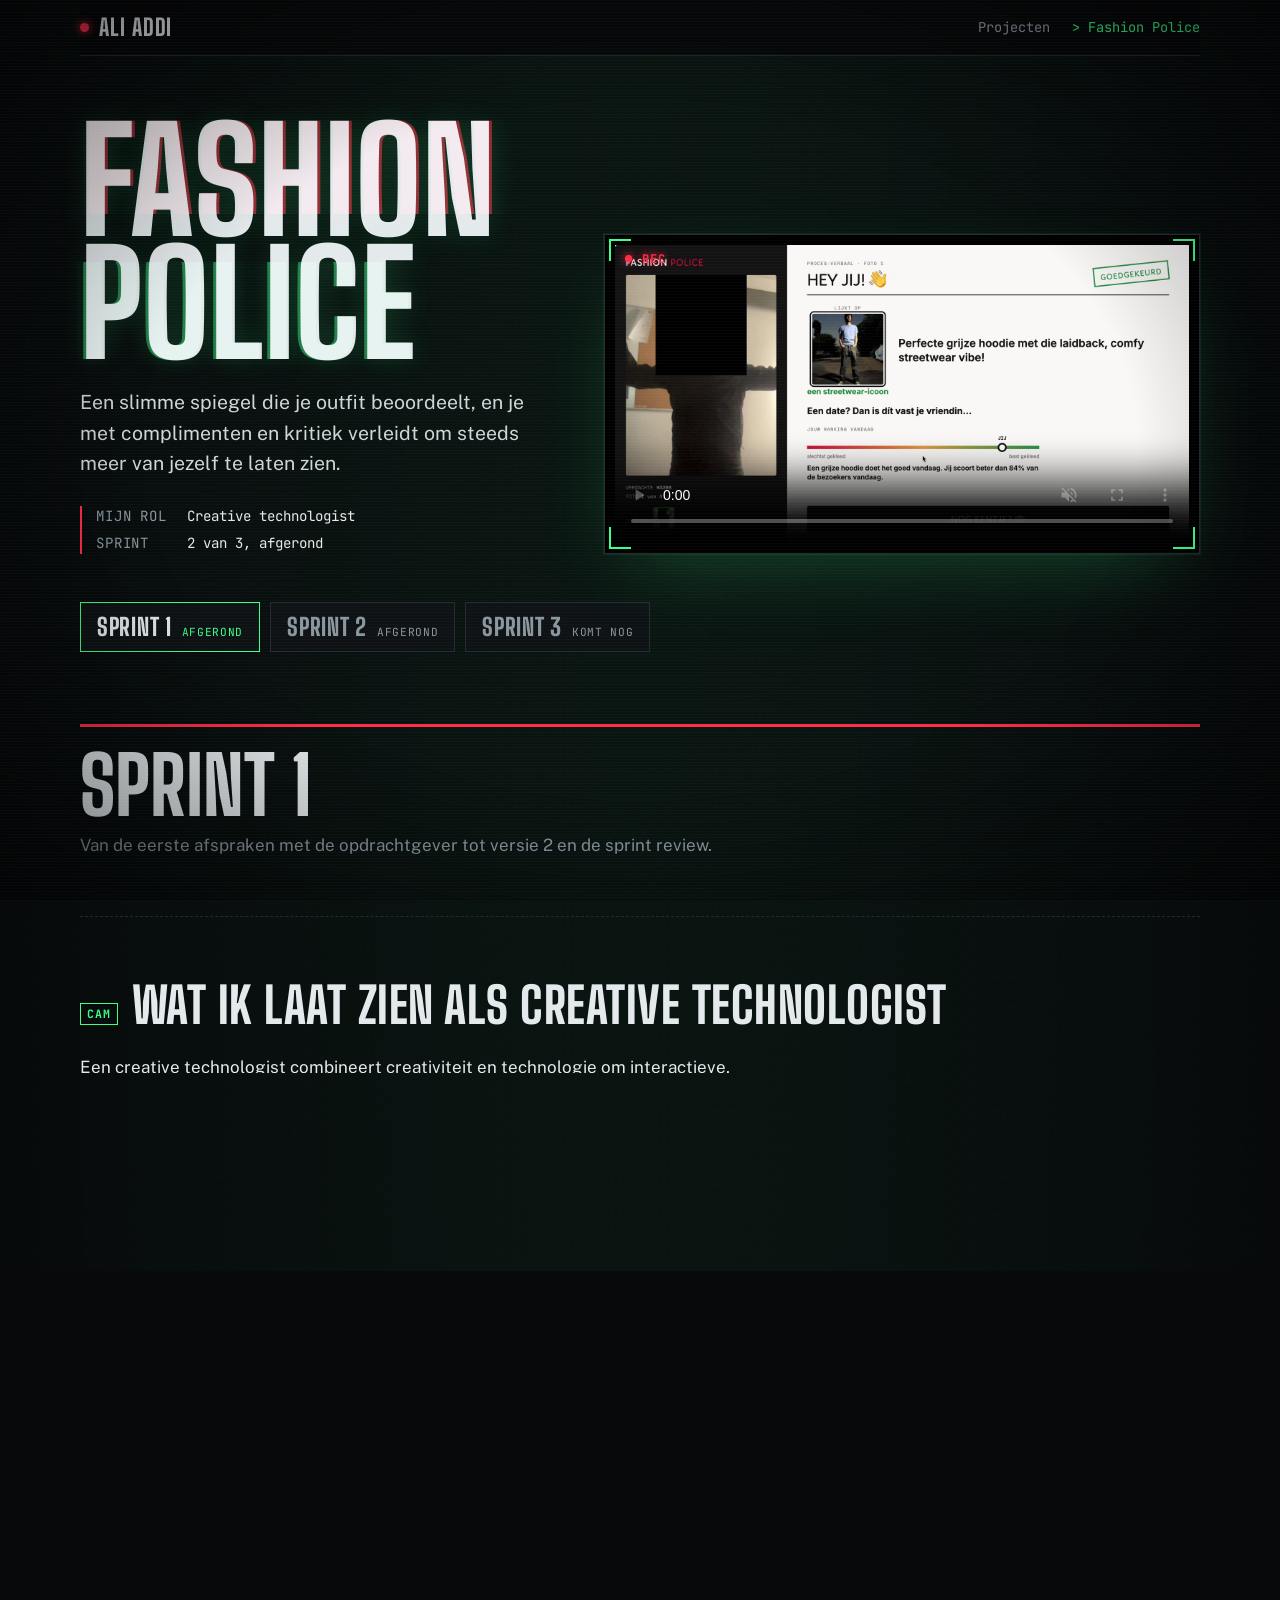
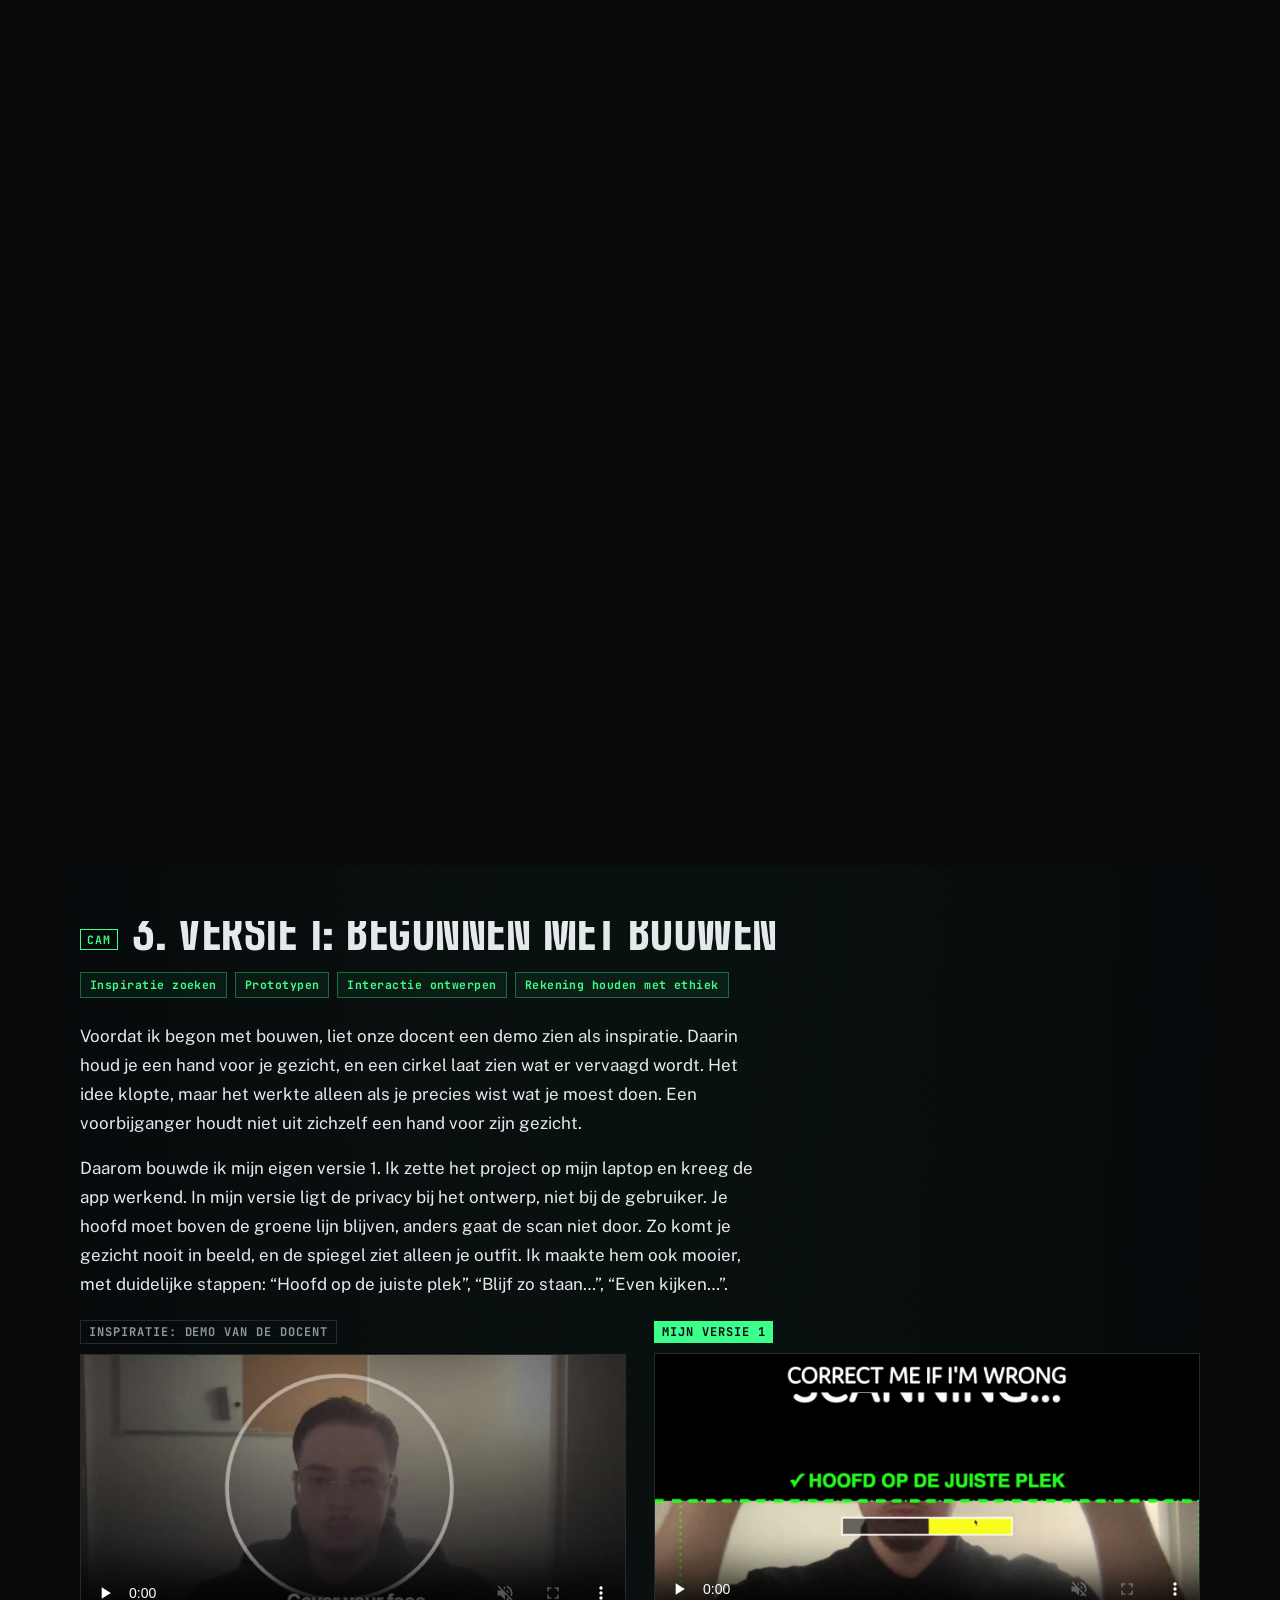
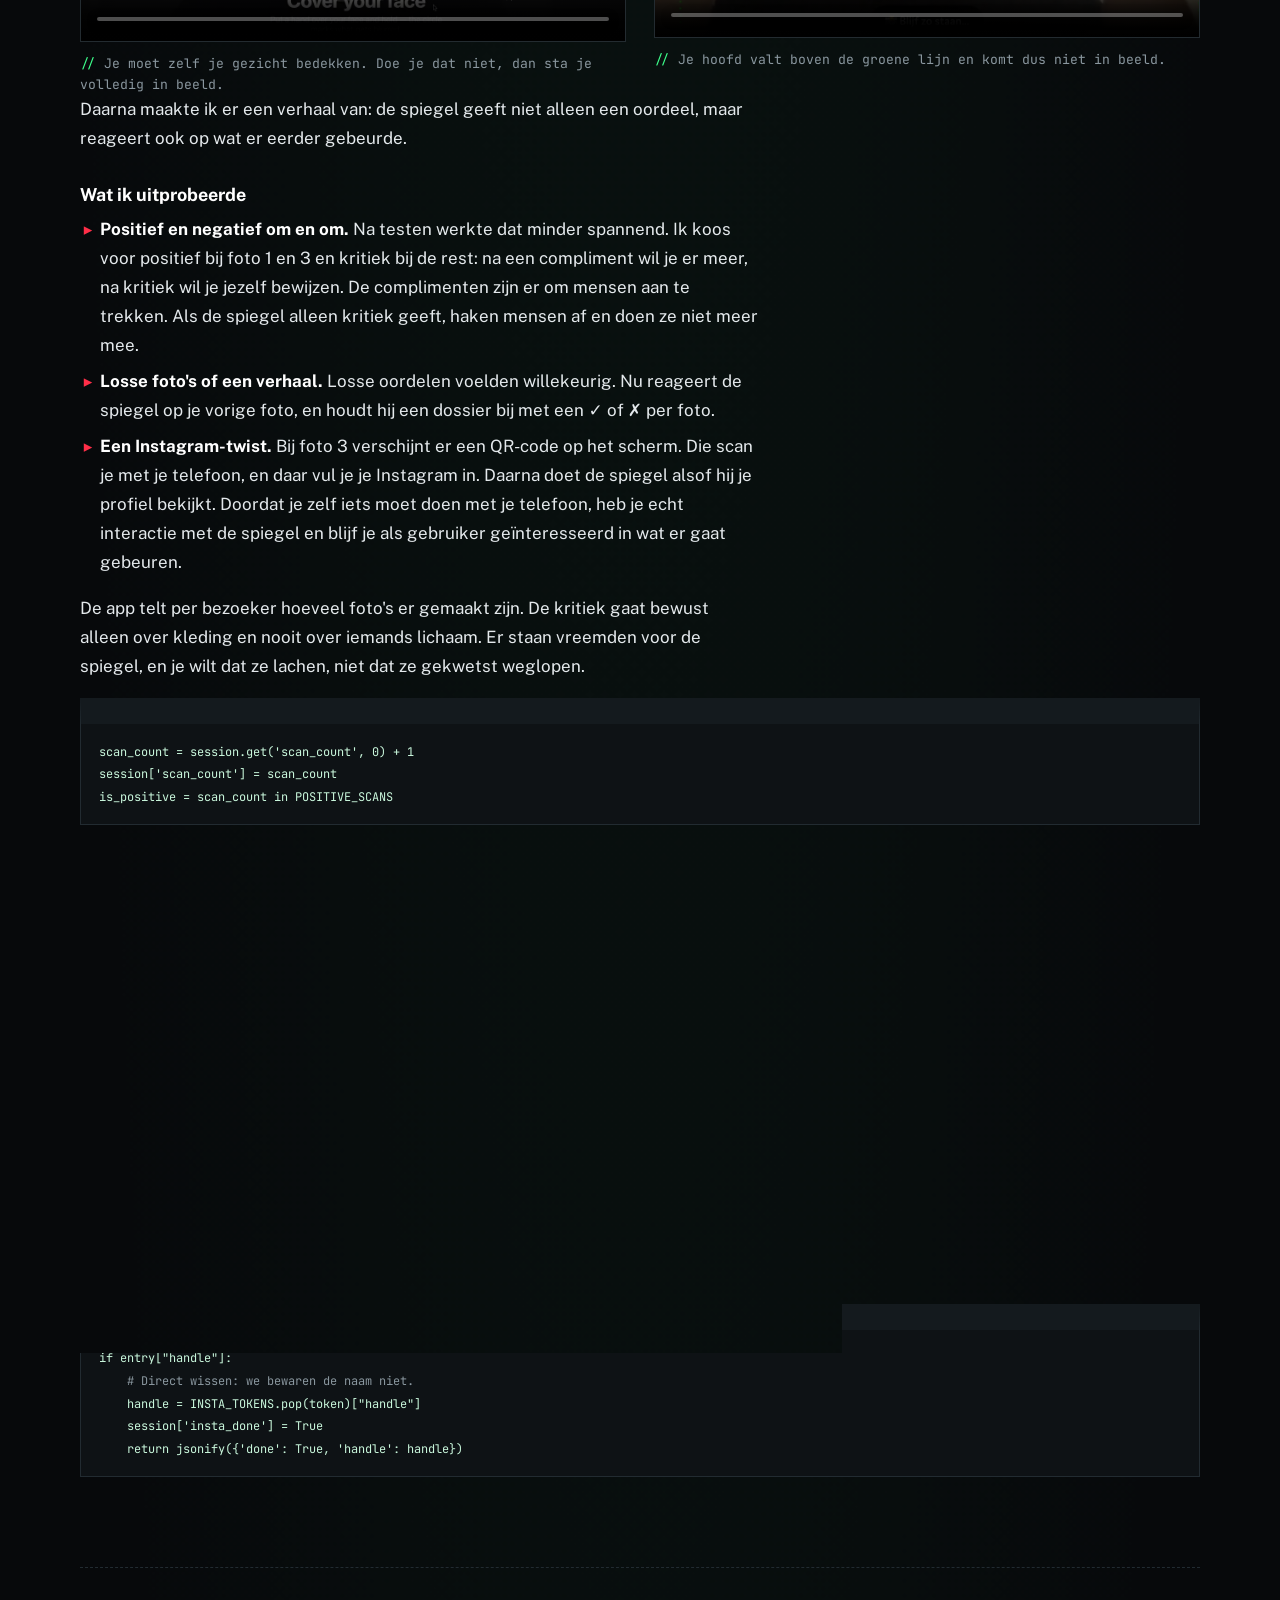
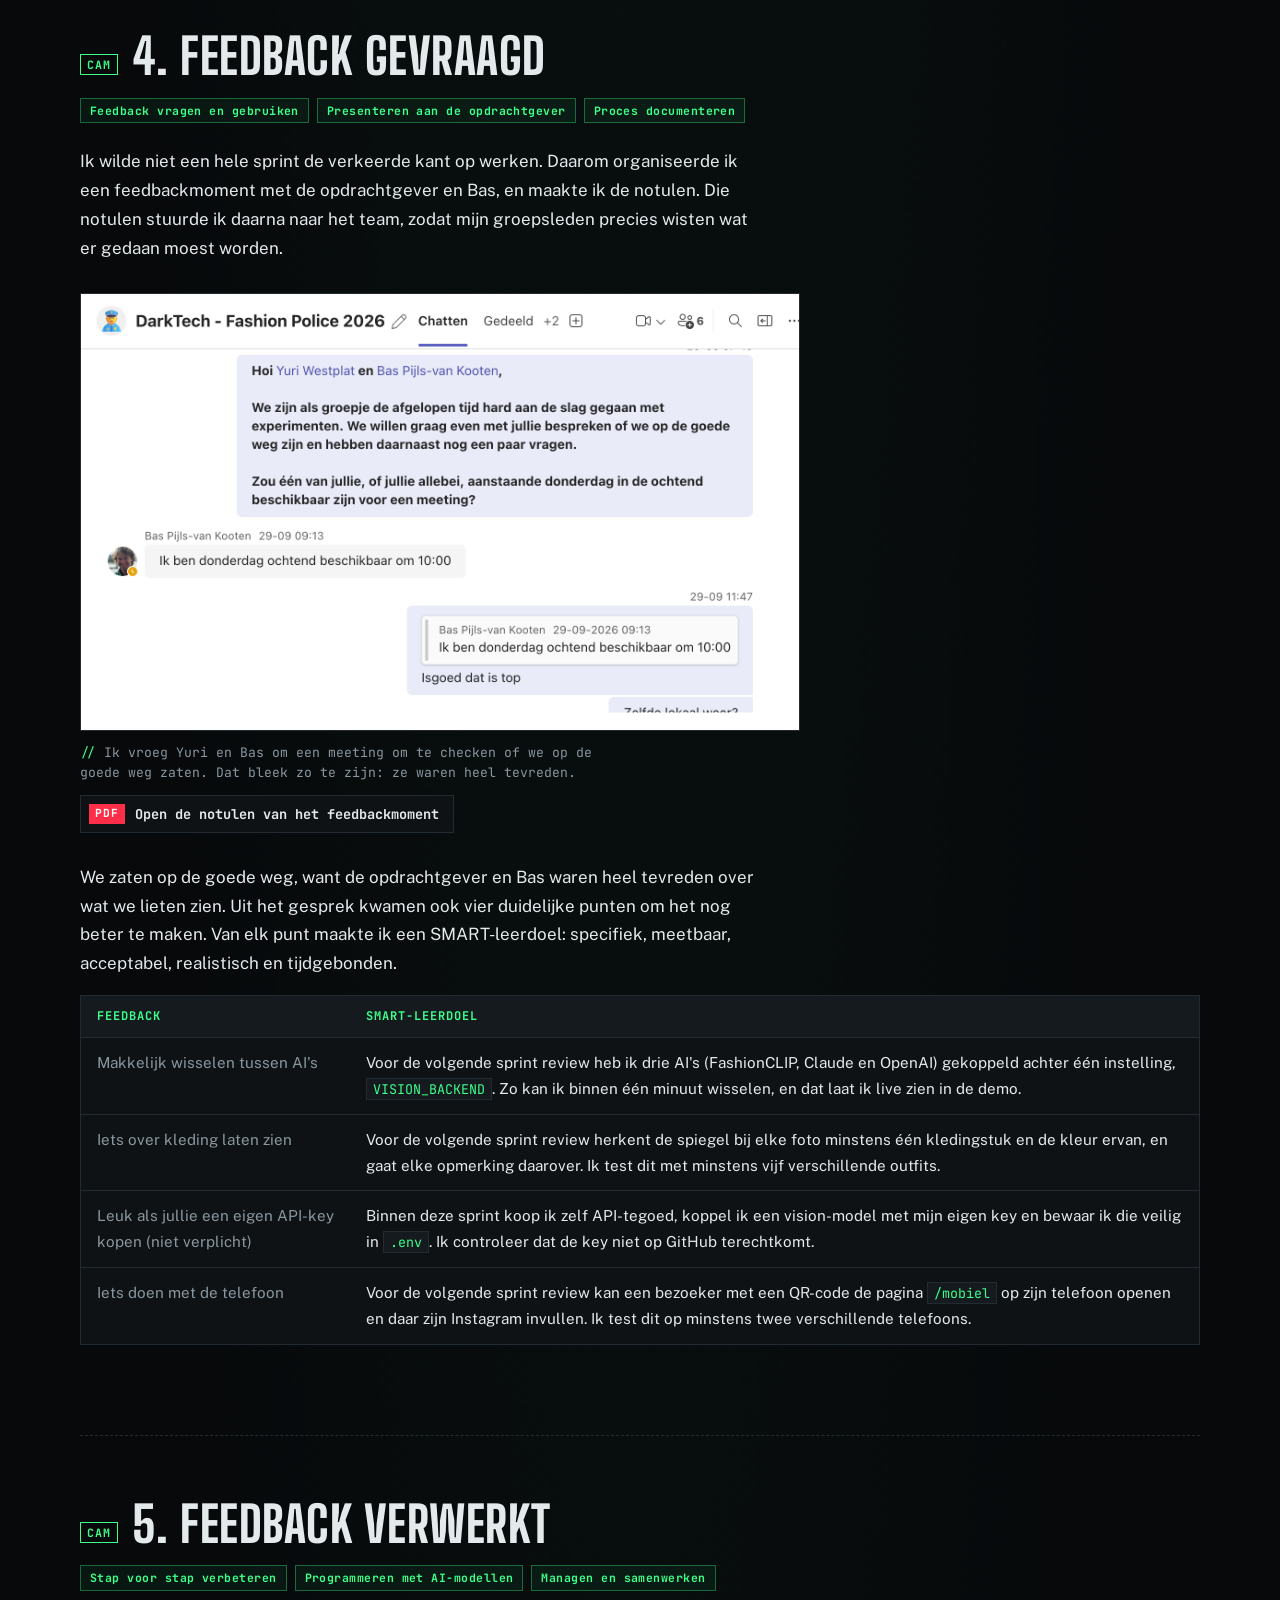
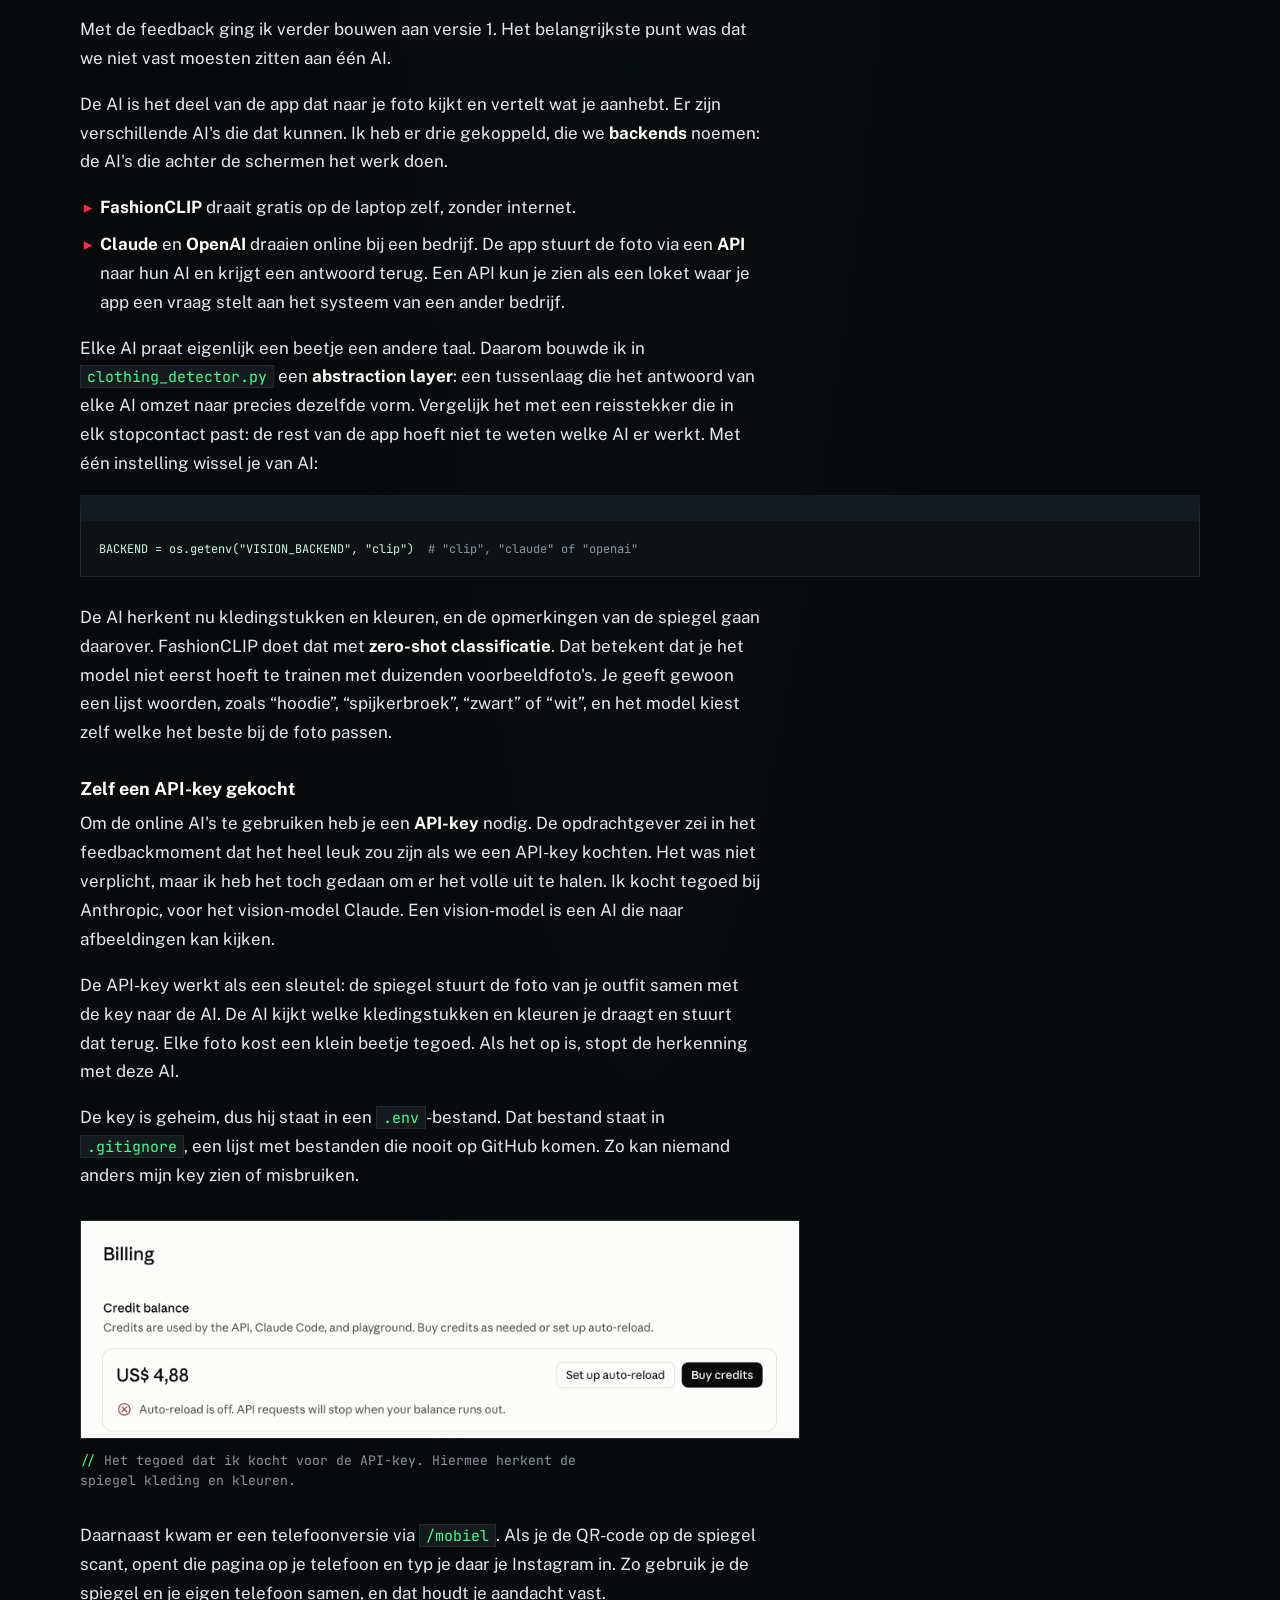
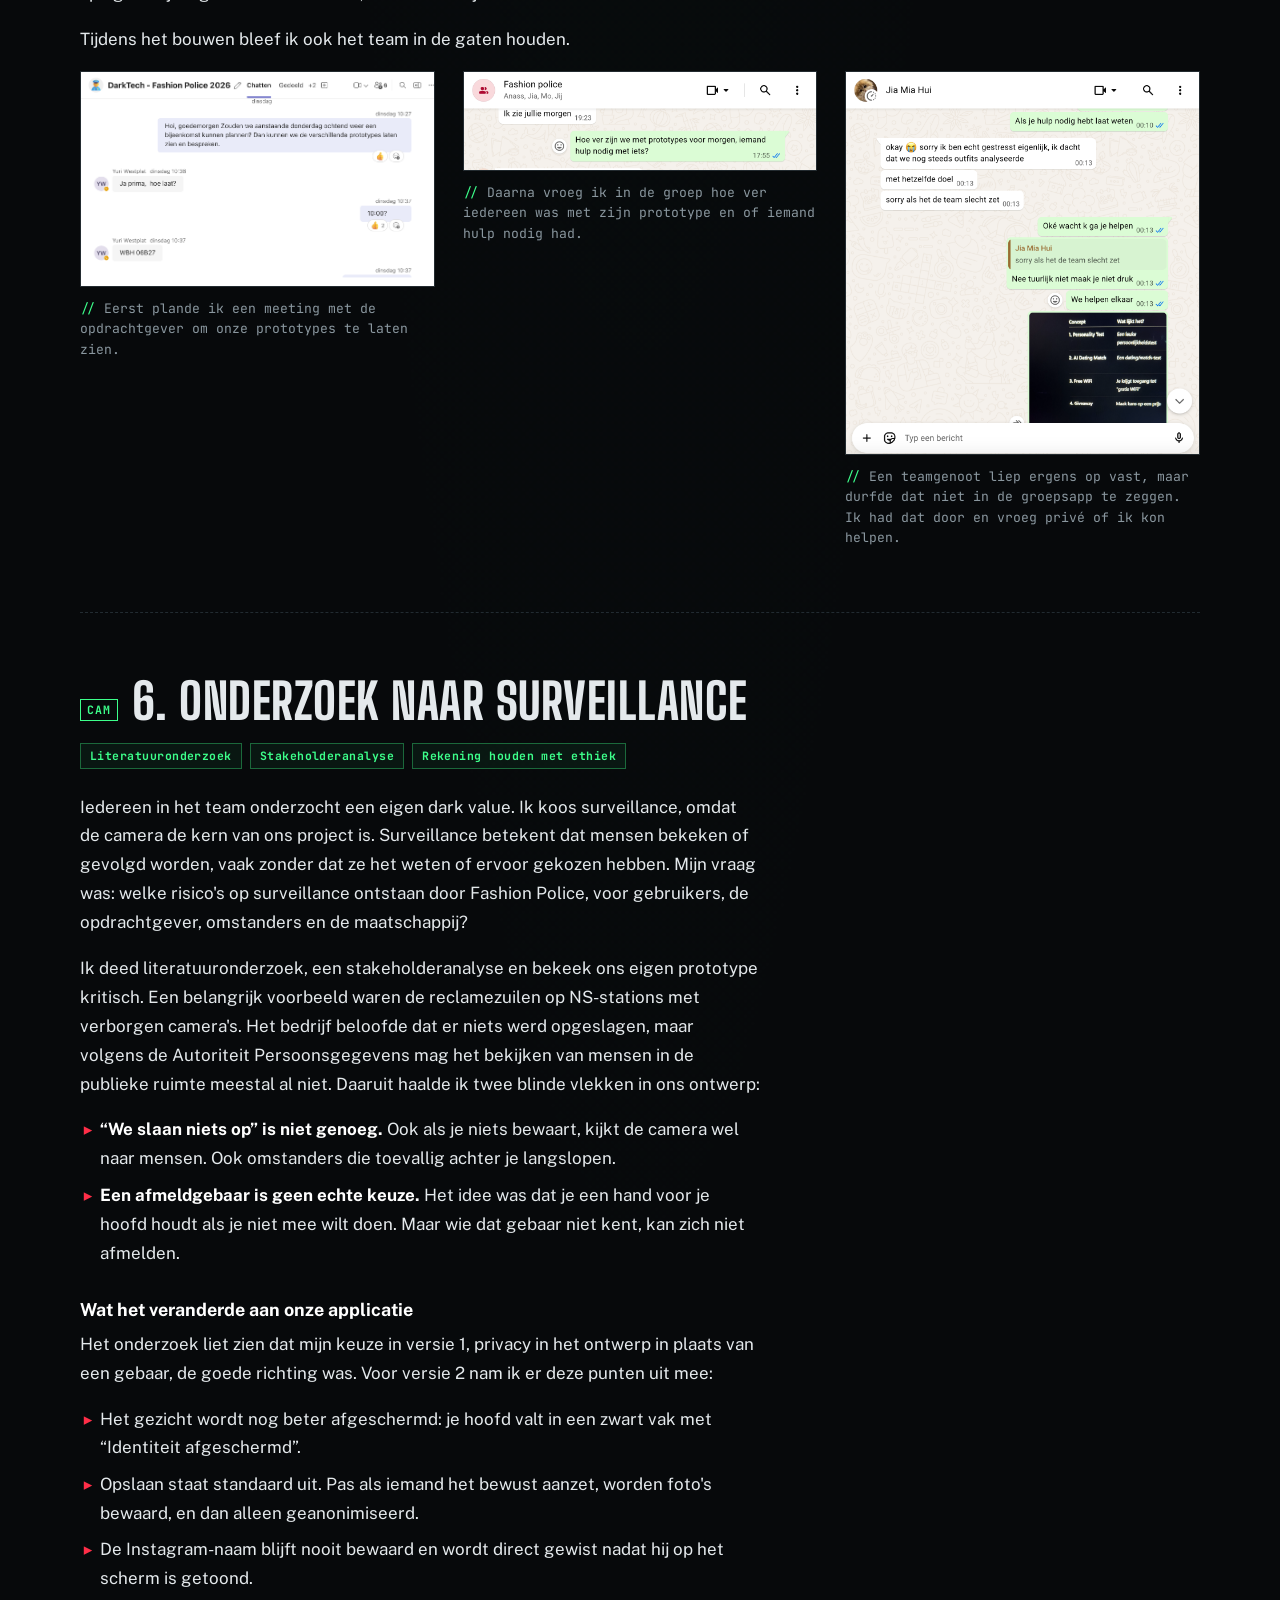
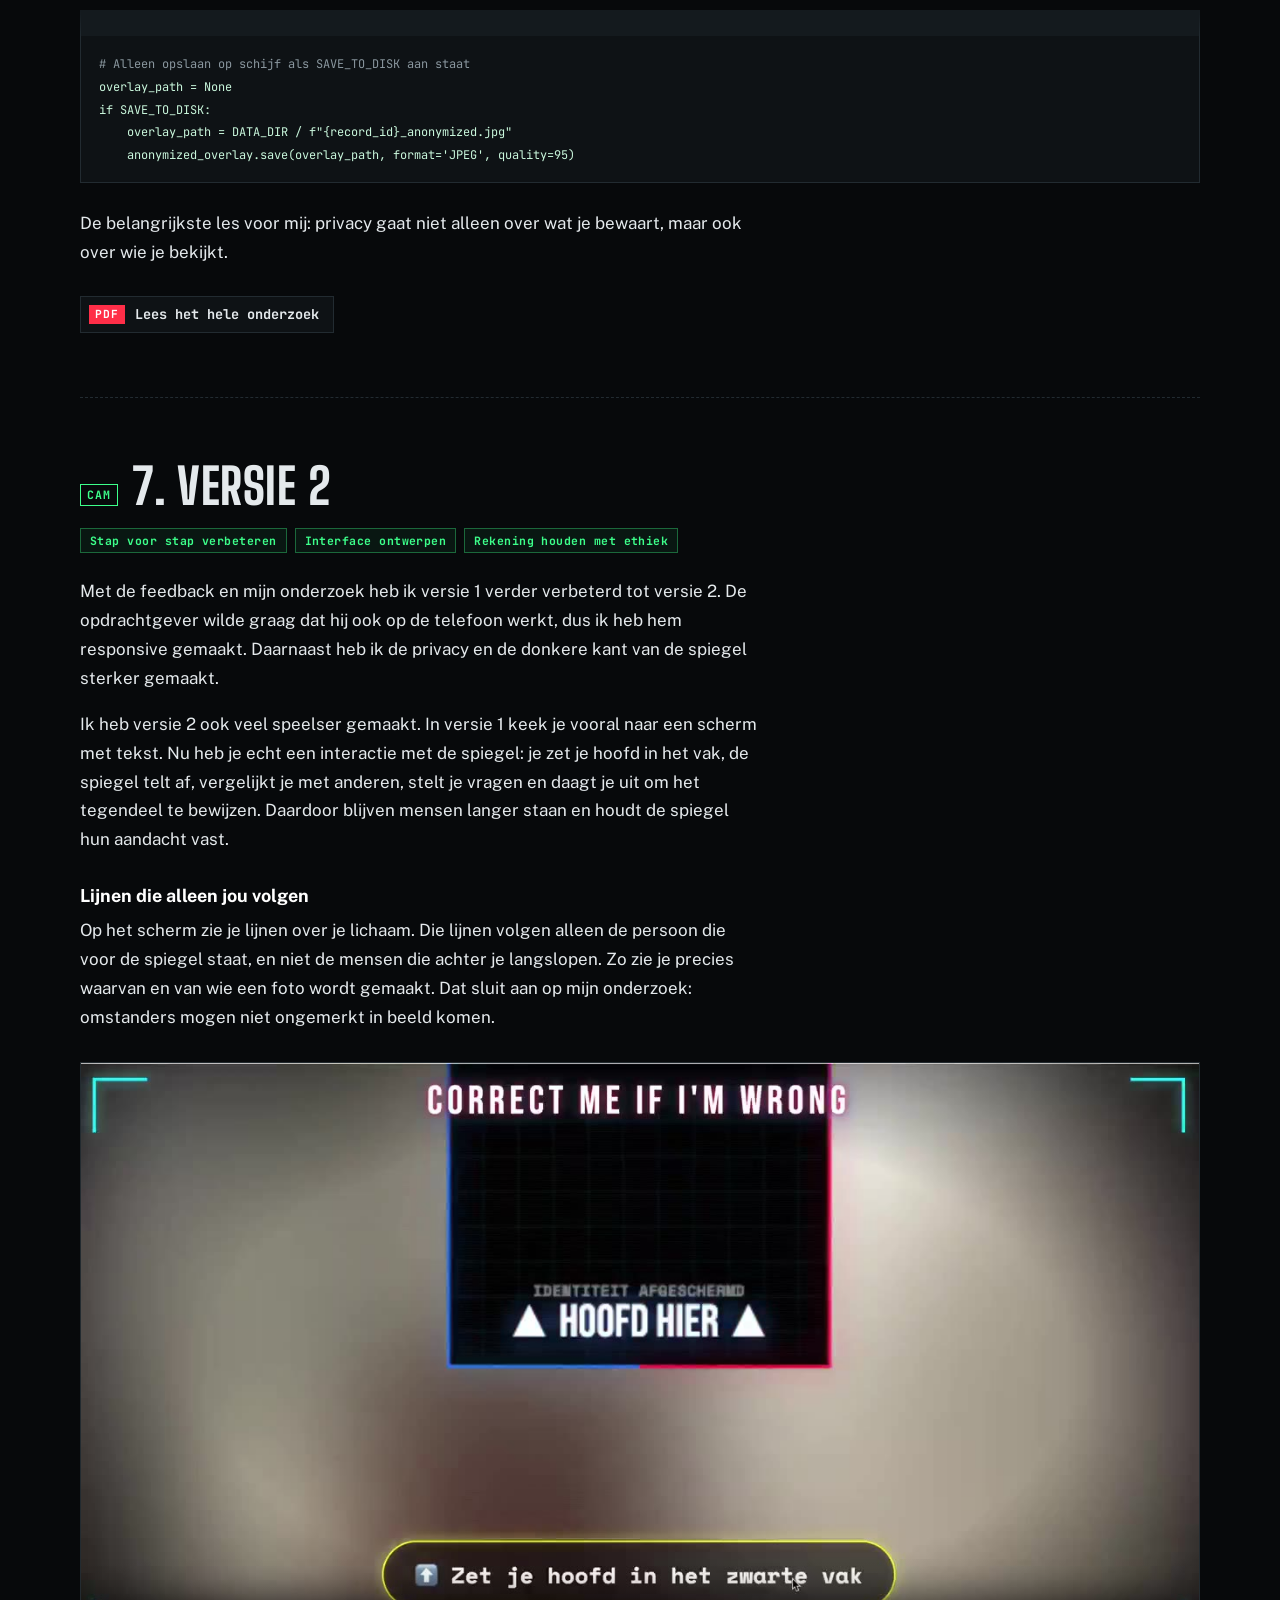
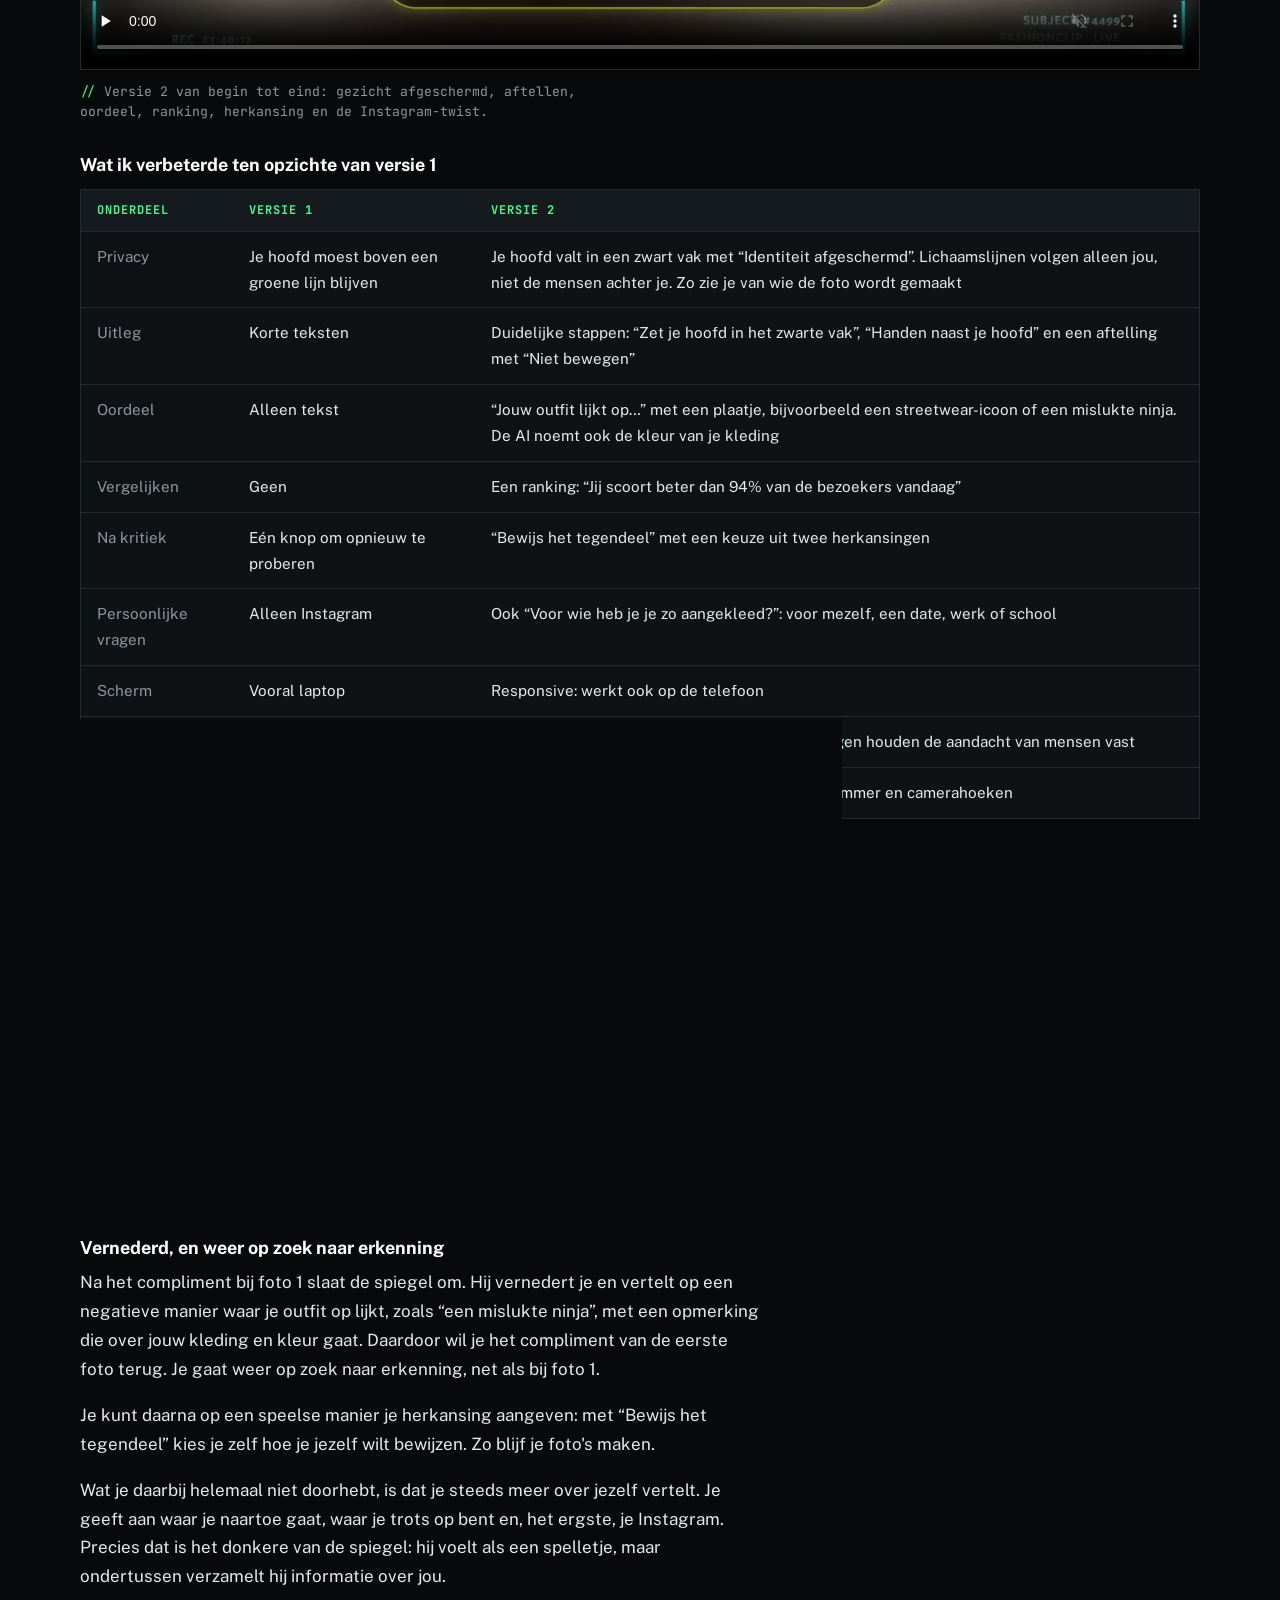
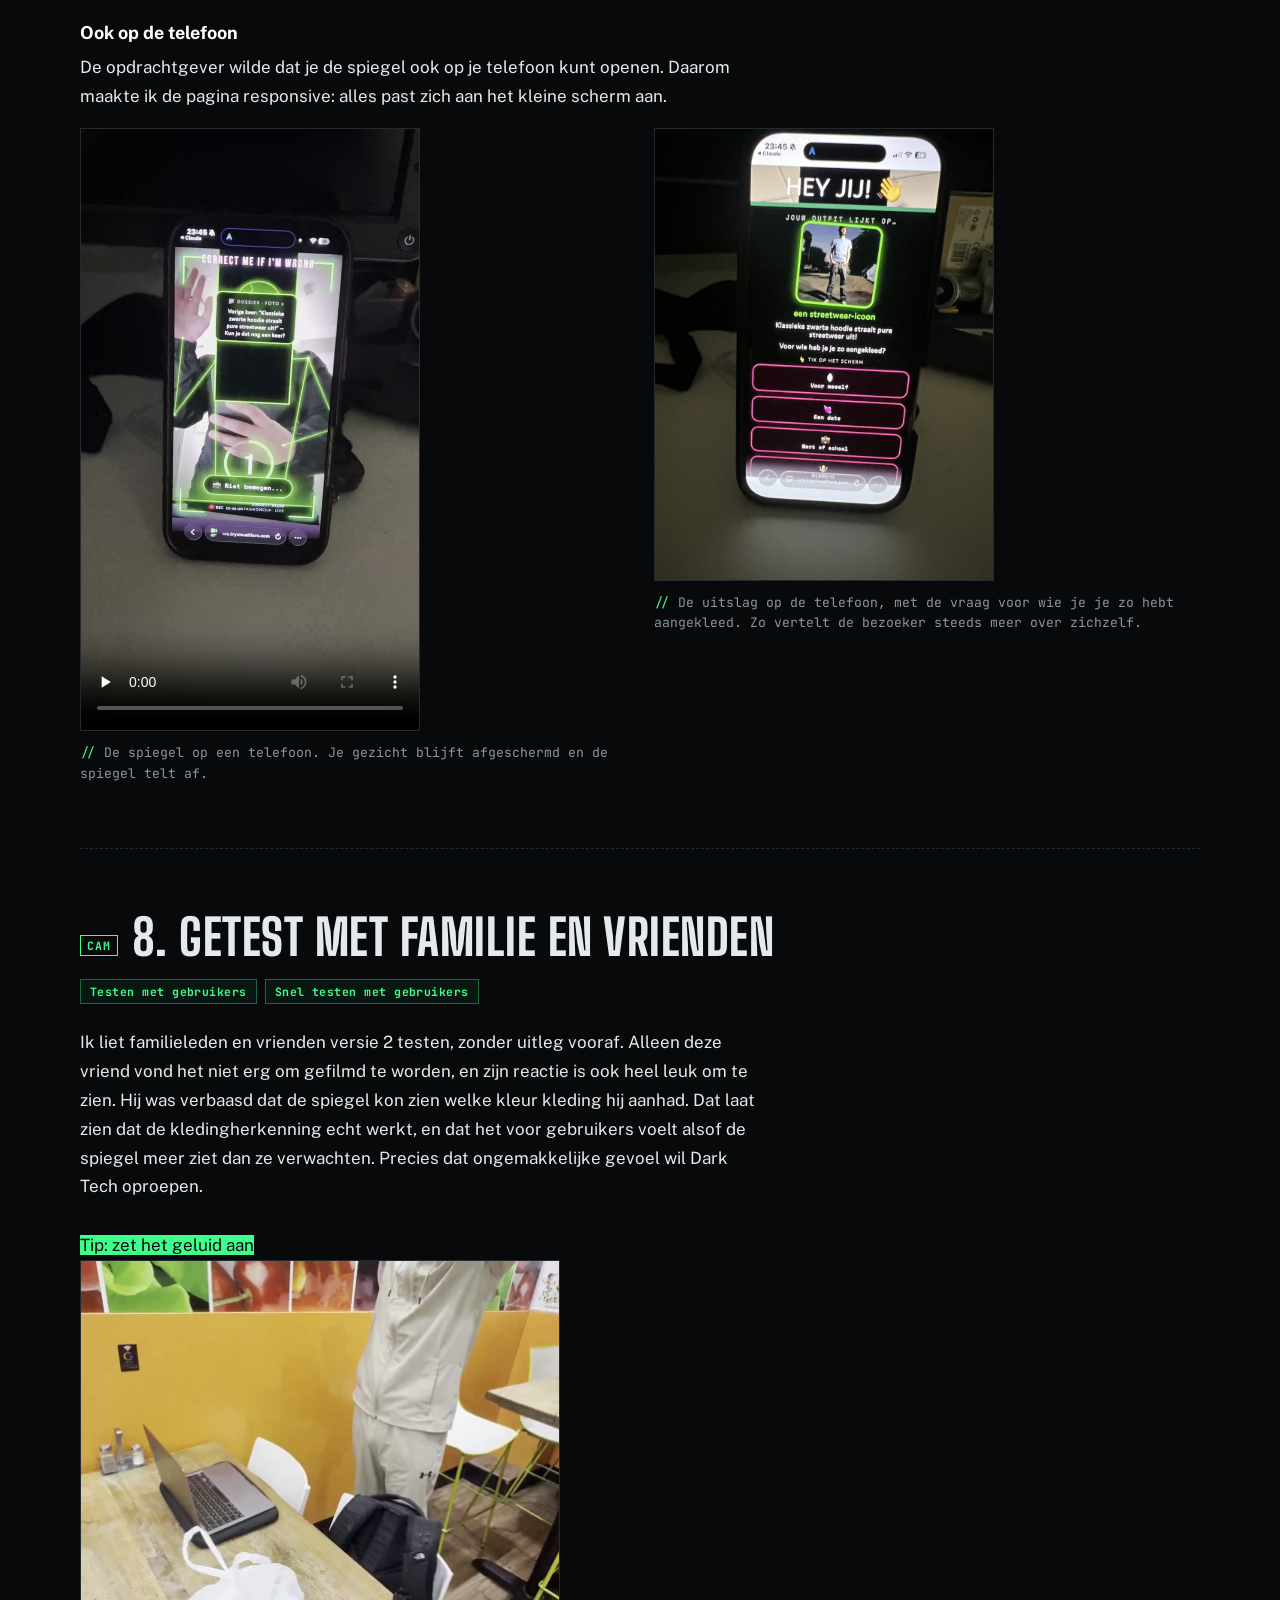
==== commit 87692576: "Sprint 2 toegevoegd" ====
--- a/fashion-police.html
+++ b/fashion-police.html
@@ -29,18 +29,18 @@
     <p class="lead" style="margin-top:20px">Een slimme spiegel die je outfit beoordeelt, en je met complimenten en kritiek verleidt om steeds meer van jezelf te laten zien.</p>
     <dl class="dossier">
       <dt>Mijn rol</dt><dd>Creative technologist</dd>
-      <dt>Sprint</dt><dd>1 van 3, afgerond</dd>
+      <dt>Sprint</dt><dd>2 van 3, afgerond</dd>
     </dl>
   </div>
   <figure class="mirror" style="margin:0">
-    <video src="media/eindversie.mp4" poster="media/eindversie-scan.jpg" autoplay muted loop playsinline controls aria-label="Schermopname van versie 2 van Fashion Police"></video>
+    <video src="media/sprint2-eindversie.mp4" poster="media/sprint2-eindversie.jpg" autoplay muted loop playsinline controls aria-label="Schermopname van de versie van Fashion Police aan het einde van sprint 2"></video>
   </figure>
 </header>
 
 <!-- ============ SPRINTS ============ -->
 <nav class="sprints" aria-label="Sprints">
   <a href="#sprint-1" aria-current="true">Sprint 1<small>afgerond</small></a>
-  <a href="#sprint-2">Sprint 2<small>komt nog</small></a>
+  <a href="#sprint-2">Sprint 2<small>afgerond</small></a>
   <a href="#sprint-3">Sprint 3<small>komt nog</small></a>
 </nav>
 
@@ -79,11 +79,11 @@
   </div>
   <div class="pair">
     <figure>
-      <img class="frame" src="media/mail-kennismaking.png" alt="Mail aan Yuri Westplat om een kennismakingsgesprek te plannen" loading="lazy">
+      <img class="frame" src="media/mail-kennismaking.png" alt="Mail aan Yuri om een kennismakingsgesprek te plannen" loading="lazy">
       <figcaption>Mijn mail om de kennismaking te plannen. Ik stelde een tijd voor en bood aan zelf een ruimte te regelen.</figcaption>
     </figure>
     <figure>
-      <img class="frame" src="media/mail-debrief.png" alt="Mail met de debrief aan Yuri Westplat, met het team in de CC" loading="lazy">
+      <img class="frame" src="media/mail-debrief.png" alt="Mail met de debrief aan Yuri, met het team in de CC" loading="lazy">
       <figcaption>De debrief naar de opdrachtgever, met de vraag of we iets gemist hadden.</figcaption>
       <a class="doc" href="media/docs/debrief-fashion-police.pdf" target="_blank" rel="noopener"><span>PDF</span>Open de debrief</a>
     </figure>
@@ -436,10 +436,574 @@
 </section>
 
 <!-- ============ SPRINT 2 ============ -->
-<div class="sprint-head sprint-empty" id="sprint-2">
+<div class="sprint-head" id="sprint-2">
   <p class="sprint-label">Sprint 2</p>
-  <p class="muted">Hier komt de DevLog van sprint 2.</p>
+  <p class="muted">Van de retrospective, het Gitboard en het aansturen van het team tot de online versie, de keuze voor Society 5.0, de field test, de sprint review en de kennistoets.</p>
 </div>
+
+<!-- ============ S2 COMPETENTIES ============ -->
+<section class="section" id="s2-competenties">
+  <h2>Wat ik laat zien als creative technologist</h2>
+  <div class="prose">
+    <p>Net als bij sprint 1 zie je hier per competentie uit de <a href="https://boksa.hbo-ict-hva.nl/profiles/creative-technologist/" target="_blank" rel="noopener">BOKSA</a> wat ik heb gedaan. Klik op een hoofdstuk om het bewijs te zien.</p>
+  </div>
+  <div class="table-wrap">
+    <table>
+      <thead><tr><th>Competentie</th><th>Wat ik deed</th></tr></thead>
+      <tbody>
+        <tr><td>Persoonlijk leiderschap</td><td>Zelf een review gepland met de opdrachtgever (<a href="#s2-keuze">hoofdstuk 6</a>), de tips van mijn coach meteen gebruikt (<a href="#s2-gitboard">2</a> en <a href="#s2-hosten">5</a>) en gereflecteerd op mijn kennistoets (<a href="#s2-kennistoets">11</a>).</td></tr>
+        <tr><td>Analyseren en adviseren</td><td>Hostingopties vergeleken op prijs en geheugen (<a href="#s2-hosten">hoofdstuk 5</a>), een onderzoeksvraag en testopzet gemaakt met Field Testing 101 en de resultaten van 10 bezoekers geanalyseerd (<a href="#s2-field-test">8</a>).</td></tr>
+        <tr><td>Ontwerpen en realiseren</td><td>Acht dark patterns ontworpen en gebouwd (<a href="#s2-dark-patterns">hoofdstuk 4</a> en <a href="#s2-resultaat">7</a>), de app online gezet (<a href="#s2-hosten">5</a>), een poster ontworpen (<a href="#s2-field-test">8</a>) en ethiek meegenomen met de onthulling en &ldquo;Wis mijn gegevens&rdquo; (<a href="#s2-resultaat">7</a>).</td></tr>
+        <tr><td>Managen en samenwerken</td><td>Een retrospective gehouden (<a href="#s2-retro">hoofdstuk 1</a>), een Gitboard met user stories opgezet (<a href="#s2-gitboard">2</a>), het team aangestuurd met een stappenplan (<a href="#s2-leiderschap">3</a>) en rollen verdeeld bij de field test (<a href="#s2-field-test">8</a>).</td></tr>
+        <tr><td>Kennis</td><td>De theorie uit de kennistoets toegepast in het project, van problem statement tot design thinking (<a href="#s2-kennistoets">hoofdstuk 11</a>).</td></tr>
+      </tbody>
+    </table>
+  </div>
+</section>
+
+<!-- ============ S2 1. RETROSPECTIVE ============ -->
+<section class="section" id="s2-retro">
+  <h2>1. Terugkijken op sprint 1</h2>
+  <p class="comp" aria-label="Competenties en methodes"><span>Reflecteren</span><span>Feedback vragen en gebruiken</span><span>Samenwerken</span></p>
+  <div class="prose">
+    <p>We begonnen sprint 2 met een retrospective. We gebruikten de 4L: wat vonden we goed (Liked), wat leerden we (Learned), wat ontbrak (Lacked) en wat willen we volgende sprint (Longed for). Iedereen schreef sticky notes, daarna bespraken we ze samen.</p>
+  </div>
+  <figure>
+    <img class="frame" src="media/retro-4l-sprint1.jpg" alt="Poster met vier vakken: Liked, Learned, Lacked en Longed, vol gele en roze sticky notes" loading="lazy">
+    <figcaption>Onze 4L-poster. Wat we misten: een rustige start, op tijd zijn bij de review en testen buiten onze kring. Wat we willen: een duidelijke planning, testen met onbekenden en de website hosten.</figcaption>
+  </figure>
+  <div class="prose">
+    <h3>Drie verbeteracties</h3>
+  </div>
+  <div class="table-wrap">
+    <table>
+      <thead><tr><th>Verbeteractie</th><th>Hoe we het meten</th><th>Waar je het ziet</th></tr></thead>
+      <tbody>
+        <tr><td>Op tijd en iedereen aanwezig</td><td>Bij elke afspraak noteren we wie er was en of we op tijd waren. Ik bewaak dit.</td><td><a href="#s2-leiderschap">Hoofdstuk 3</a>: de herinnering om op tijd te komen</td></tr>
+        <tr><td>Duidelijke planning met duidelijke taken</td><td>Elke taak krijgt een naam en een deadline op het Gitboard.</td><td><a href="#s2-gitboard">Hoofdstuk 2</a>: het Gitboard</td></tr>
+        <tr><td>Testen met onbekenden</td><td>We testen met mensen buiten onze eigen omgeving en noteren hun reacties.</td><td><a href="#s2-field-test">Hoofdstuk 8</a>: de field test</td></tr>
+      </tbody>
+    </table>
+  </div>
+  <div class="prose">
+    <p>Met deze verbeteracties in gedachten begonnen we aan de planning.</p>
+    <a class="doc" href="media/docs/retrospective-sprint-1.pdf" target="_blank" rel="noopener"><span>PDF</span>Open de retrospective</a>
+  </div>
+</section>
+
+<!-- ============ S2 2. GITBOARD ============ -->
+<section class="section" id="s2-gitboard">
+  <h2>2. Plannen met een Gitboard</h2>
+  <p class="comp" aria-label="Competenties en methodes"><span>Proces documenteren</span><span>Samenwerken</span></p>
+  <div class="prose">
+    <p>De eerste verbeteractie was een duidelijke planning. Daar sloot de tip van Carla, mijn coach, mooi op aan. Zij gaf aan dat we vanaf sprint 2 netjes met een Gitboard moeten werken: één board per sprint, elke taak als user story (&ldquo;Als&hellip; wil ik&hellip; zodat&hellip;&rdquo;), met de namen van wie eraan werkt en requirements per user story.</p>
+    <p>Daarom zette ik alle taken van sprint 2 als user story in GitLab, elk met acceptatiecriteria. Zo ziet iedereen wat er moet gebeuren, wie het doet en wanneer het af is. Maar een planning werkt alleen als iedereen ook echt aan de slag gaat. Daarom stuurde ik het team ook zelf aan.</p>
+  </div>
+  <div class="pair">
+    <figure>
+      <img class="frame" src="media/teams-coach-gitboard.png" alt="Teams-bericht van mijn coach met de eisen voor het Gitboard" loading="lazy">
+      <figcaption>De eisen van mijn coach voor het Gitboard.</figcaption>
+    </figure>
+    <figure>
+      <img class="frame" src="media/gitlab-board-sprint2.png" alt="GitLab-board van sprint 2 met user stories in de kolommen Open en Waiting peerfeedback" loading="lazy">
+      <figcaption>Ons board van sprint 2. De teamtaken, zoals testen met onbekenden en hosten, staan op naam van het hele team.</figcaption>
+    </figure>
+  </div>
+</section>
+
+<!-- ============ S2 3. TEAM AANSTUREN ============ -->
+<section class="section" id="s2-leiderschap">
+  <h2>3. Het team aansturen</h2>
+  <p class="comp" aria-label="Competenties en methodes"><span>Persoonlijk leiderschap</span><span>Managen en samenwerken</span></p>
+  <div class="prose">
+    <p>Na <a href="#sprint-review">de sprint review van sprint 1</a> en <a href="#s2-retro">de retrospective</a> wilde ik dat het hele team snel en op dezelfde manier verder kon. Dat deed ik in vier stappen:</p>
+    <ul>
+      <li><strong>Eén plek voor alles.</strong> Ik maakte het GitLab-project aan en deelde de link, zodat iedereen zijn prototype op dezelfde plek kon zetten.</li>
+      <li><strong>Drie duidelijke punten.</strong> Op basis van die review en de retrospective gaf ik het team drie punten mee voor sprint 2: meer dark patterns, de applicaties online hosten en alles werkend met de feedback goed verwerkt. Iedereen moest ook zijn eigen feedback uit de review verbeteren, met een vaste deadline.</li>
+      <li><strong>Een stappenplan.</strong> Zodat iedereen zijn prototype zelf in het project kon zetten, schreef ik een stappenplan. Elke app krijgt een eigen map, en de apps worden niet aan elkaar gekoppeld. Er staat ook in hoe je geheime bestanden zoals <code>.env</code> buiten GitLab houdt en wat je doet als er iets misgaat.</li>
+      <li><strong>Een herinnering.</strong> Op de dag van <a href="#s2-keuze">de review met de opdrachtgever</a> vroeg ik: &ldquo;Komen jullie op tijd?&rdquo; Op tijd zijn was een van onze verbeteracties, en die bewaakte ik.</li>
+    </ul>
+  </div>
+  <div class="pair">
+    <figure>
+      <img class="frame" src="media/s2-wa-gitlab.png" alt="WhatsApp-groep waarin ik het GitLab-project deel en een teamgenoot reageert dat hij zijn prototype erin zet" loading="lazy">
+      <figcaption>Ik deelde het GitLab-project. Een teamgenoot reageerde meteen: &ldquo;Mooi bedankt, ik zal de mijne straks erin zetten!&rdquo;</figcaption>
+    </figure>
+    <figure>
+      <img class="frame" src="media/s2-wa-sprint2-punten.png" alt="WhatsApp-bericht met drie punten voor sprint 2 en een deadline" loading="lazy">
+      <figcaption>De drie punten voor sprint 2, met een duidelijke deadline.</figcaption>
+    </figure>
+    <figure>
+      <img class="frame" src="media/s2-wa-stappenplan.png" alt="WhatsApp-bericht met het stappenplan als bijlage en de vraag of iedereen op tijd komt" loading="lazy">
+      <figcaption>Het stappenplan in de groep, en later de herinnering om op tijd te komen.</figcaption>
+      <a class="doc" href="media/docs/stappenplan-gitlab.pdf" target="_blank" rel="noopener"><span>PDF</span>Open het stappenplan</a>
+    </figure>
+  </div>
+  <div class="prose">
+    <h3>Mijn manier van leidinggeven</h3>
+    <p>Ik gaf het team richting en hulp tegelijk. Richting met duidelijke punten, een deadline en een herinnering. Hulp met een stappenplan, zodat iedereen het zelf kon doen zonder op mij te wachten. In het model van situationeel leiderschap van Hersey en Blanchard heet dat <strong>coachen</strong>: veel sturing en veel steun. Die stijl paste hier, omdat we vanaf sprint 2 voor het eerst samen in één GitLab-project werkten.</p>
+    <p>Met het team op koers begon ik zelf aan de dark patterns.</p>
+  </div>
+</section>
+
+<!-- ============ S2 4. DARK PATTERNS ============ -->
+<section class="section" id="s2-dark-patterns">
+  <h2>4. Meer dark patterns</h2>
+  <p class="comp" aria-label="Competenties en methodes"><span>Interactie ontwerpen</span><span>Prototypen</span><span>Rekening houden met ethiek</span></p>
+  <div class="prose">
+    <p>In de sprint review van sprint 1 vroeg de opdrachtgever om meer dark patterns. Dat zijn trucs in een ontwerp die je iets laten doen wat je eigenlijk niet wilde. Ik bouwde er drie in rond de vraag naar je Instagram:</p>
+  </div>
+  <div class="table-wrap">
+    <table>
+      <thead><tr><th>Dark pattern</th><th>Wat de bezoeker ziet</th><th>Wat het oplevert</th></tr></thead>
+      <tbody>
+        <tr><td>Nep social proof</td><td>&ldquo;29 mensen deden je vandaag voor&rdquo;, en het getal loopt af en toe op</td><td>Het voelt normaal om je Instagram te geven</td></tr>
+        <tr><td>Valse urgentie</td><td>Een aftelklok van 30 seconden: &ldquo;Laatste kans!&rdquo; Daarna gebeurt er niets</td><td>De bezoeker vult sneller in, zonder na te denken</td></tr>
+        <tr><td>Confirmshaming</td><td>Wie overslaat, krijgt: &ldquo;Niks te laten zien? Dat dacht ik al.&rdquo;</td><td>Overslaan voelt als verliezen</td></tr>
+      </tbody>
+    </table>
+  </div>
+  <figure>
+    <img class="frame" src="media/gitlab-dark-patterns.png" alt="GitLab-board met user stories voor nep social proof, confirmshaming en een aftelklok" loading="lazy">
+    <figcaption>Elk dark pattern is een eigen user story op het board.</figcaption>
+  </figure>
+  <div class="prose">
+    <p>In <a href="#s2-resultaat">hoofdstuk 7</a> zie je alle dark patterns in de app, stap voor stap. Om ze met echte bezoekers te kunnen testen, moest de app eerst online.</p>
+  </div>
+</section>
+
+<!-- ============ S2 5. HOSTEN ============ -->
+<section class="section" id="s2-hosten">
+  <h2>5. De app online</h2>
+  <p class="comp" aria-label="Competenties en methodes"><span>Programmeren met AI-modellen</span><span>Itereren</span></p>
+  <div class="prose">
+    <p>Dat was ook een wens van de opdrachtgever en uit onze retrospective. In sprint 1 draaide de app alleen op mijn laptop, en de link voor de telefoon veranderde bij elke herstart. Daarom zette ik Fashion Police online.</p>
+    <p>Dat was lastiger dan bij een gewone website. De app laadt AI-modellen voor kledingherkenning, en die hebben ongeveer 4 GB geheugen nodig. De meeste gratis hosting geeft maar 0,5 tot 1 GB. Ik vergeleek vier opties op prijs en geheugen en koos Hugging Face: genoeg geheugen voor een laag maandbedrag.</p>
+    <ul>
+      <li><strong>De API-key</strong> staat als geheime instelling op Hugging Face, niet in de code of in GitLab.</li>
+      <li><strong>De QR-code</strong> werkte eerst niet op elke telefoon, omdat de telefoon mijn laptop niet kon bereiken. Online werkt hij overal.</li>
+      <li><strong>Een nieuwe versie</strong> zet ik online met één commando.</li>
+    </ul>
+    <a class="doc" href="https://alivdp-fashion-police.hf.space/wis" target="_blank" rel="noopener"><span>LIVE</span>Probeer Fashion Police zelf</a>
+  </div>
+  <figure>
+    <img class="frame" src="media/teams-coach-hosting.png" alt="Teams-gesprek waarin ik de online link deel en mijn coach reageert" loading="lazy">
+    <figcaption>Ik deelde de link met mijn coach. Ze gaf onder andere de tip om een poster te maken. Die tip namen we mee naar <a href="#s2-field-test">de field test</a>.</figcaption>
+  </figure>
+</section>
+
+<!-- ============ S2 6. KEUZE ============ -->
+<section class="section" id="s2-keuze">
+  <h2>6. Eén applicatie voor Society 5.0</h2>
+  <p class="comp" aria-label="Competenties en methodes"><span>Presenteren aan de opdrachtgever</span><span>Feedback vragen en gebruiken</span></p>
+  <div class="prose">
+    <p>Nu de app online stond, plande ik zelf een review met Yuri, onze opdrachtgever. Daar werd besloten:</p>
+    <ul>
+      <li>We tonen <strong>één applicatie</strong> op Society 5.0.</li>
+      <li>Het prototype waarin je outfits koopt via een link valt af.</li>
+      <li>De applicatie moet <strong>weinig klikken</strong>, <strong>weinig tekst</strong> en <strong>leuk en interactief</strong> zijn.</li>
+    </ul>
+    <p>De keuze tussen de vier prototypes liet hij aan ons. We kozen Fashion Police: hij staat al online en zet kleding centraal. In het volgende hoofdstuk zie je hoe die applicatie eruitziet.</p>
+    <a class="doc" href="media/docs/notulen-review-29-oktober.pdf" target="_blank" rel="noopener"><span>PDF</span>Open de notulen van de review</a>
+  </div>
+  <figure>
+    <img class="frame" src="media/teams-review-plannen.png" alt="Teams-gesprek waarin ik een afspraak plan met de opdrachtgever" loading="lazy">
+    <figcaption>Ik plande de review en stuurde na een paar dagen een herinnering.</figcaption>
+  </figure>
+</section>
+
+<!-- ============ S2 7. RESULTAAT ============ -->
+<section class="section" id="s2-resultaat">
+  <h2>7. De app aan het einde van sprint 2</h2>
+  <p class="comp" aria-label="Competenties en methodes"><span>Prototypen</span><span>Interactie ontwerpen</span><span>Interface ontwerpen</span><span>Rekening houden met ethiek</span></p>
+  <div class="prose">
+    <p>Alles uit de vorige hoofdstukken komt samen in de app. Dit is Fashion Police aan het einde van sprint 2, online op Hugging Face. Een bezoeker maakt 4 foto's. Bij elke foto stelt de spiegel een vraag, en aan het einde laat hij zien wat hij allemaal te weten is gekomen.</p>
+  </div>
+  <figure>
+    <video class="frame" src="media/sprint2-eindversie.mp4" poster="media/sprint2-eindversie.jpg" controls muted playsinline preload="none" aria-label="Volledige schermopname van Fashion Police aan het einde van sprint 2"></video>
+    <figcaption>De hele ervaring van begin tot eind, in 2,5 minuut.</figcaption>
+  </figure>
+  <div class="prose">
+    <h3>Wat er veranderd is sinds sprint 1</h3>
+  </div>
+  <div class="table-wrap">
+    <table>
+      <thead><tr><th>Onderdeel</th><th>Sprint 1</th><th>Sprint 2</th></tr></thead>
+      <tbody>
+        <tr><td>Stijl</td><td>Bewakingscamera met REC</td><td>Een proces-verbaal: verdachtenummer, stempels &ldquo;Goedgekeurd&rdquo; en &ldquo;Afgekeurd&rdquo;, en een dossier met een ✓ of ✗ per foto</td></tr>
+        <tr><td>Gezicht</td><td>Zwart vak met &ldquo;Identiteit afgeschermd&rdquo;</td><td>Zwart vak met &ldquo;Hoofd hier&rdquo;. Sta je erin, dan verschijnt er een doodshoofd. Je gezicht komt nooit in beeld</td></tr>
+        <tr><td>Uitleg</td><td>Teksten op het scherm</td><td>Een checklist met drie vinkjes: voor de camera, hoofd in het vak, handen naast je hoofd. Daarna telt de spiegel af</td></tr>
+        <tr><td>Geheugen</td><td>Reageert op de vorige foto</td><td>Citeert je vorige oordeel: &ldquo;Vorige keer: &hellip; Kun je dat nog een keer?&rdquo;</td></tr>
+        <tr><td>Vragen</td><td>Voor wie heb je je aangekleed, en je Instagram</td><td>Per foto een vraag: voor wie, waar ben je trots op, waar ga je heen, en je Instagram</td></tr>
+        <tr><td>Antwoorden</td><td>Werden niet gebruikt</td><td>De spiegel gebruikt ze tegen je, zoals &ldquo;Volledig zwart voor een date?&rdquo; en &ldquo;School? In DÍT?&rdquo;</td></tr>
+        <tr><td>Herkansing</td><td>Twee vaste keuzes</td><td>Keuzes over jouw kleding. Bij de volgende foto checkt de spiegel of je het deed</td></tr>
+        <tr><td>Telefoon</td><td>QR-code naar je Instagram</td><td>De app ziet welke telefoon je hebt, zonder dat je iets invult</td></tr>
+        <tr><td>Dark patterns</td><td>Complimenten en kritiek</td><td>Ook nep social proof, een nep-aftelklok, confirmshaming en nieuwsgierig maken</td></tr>
+        <tr><td>Einde</td><td>De Instagram-twist</td><td>Een onthulling met alles wat de app weet, per punt de truc, en daarna alles wissen</td></tr>
+        <tr><td>Waar</td><td>Alleen op mijn laptop</td><td>Online, op elke laptop en telefoon</td></tr>
+      </tbody>
+    </table>
+  </div>
+  <div class="prose">
+    <h3>Stap 1: klaarstaan voor de foto</h3>
+    <p>Je zet je hoofd in het zwarte vak en je handen naast je hoofd. De lijnen volgen alleen jou. Pas als alle drie de vinkjes groen zijn, telt de spiegel af.</p>
+  </div>
+  <figure>
+    <video class="frame" src="media/s2-scannen.mp4" poster="media/s2-scannen.jpg" controls muted playsinline preload="none" aria-label="Schermopname: hoofd in het zwarte vak, handen naast het hoofd, aftellen"></video>
+    <figcaption>Hoofd in het vak, handen omhoog, aftellen.</figcaption>
+  </figure>
+  <div class="prose">
+    <h3>Stap 2: foto 1, eerst een compliment</h3>
+    <p>De eerste foto is altijd goed: &ldquo;Perfecte grijze hoodie met die laidback, comfy streetwear vibe!&rdquo; Daarna komt een vraag die onschuldig lijkt: &ldquo;Voor wie heb je je zo aangekleed?&rdquo; Kies je &ldquo;Een date&rdquo;, dan komt er een heks in beeld: &ldquo;Veel plezier samen.&rdquo; Het is grappig, maar je hebt wel iets persoonlijks verteld.</p>
+  </div>
+  <figure>
+    <video class="frame" src="media/s2-foto1-heks.mp4" poster="media/s2-foto1.jpg" controls muted playsinline preload="none" aria-label="Schermopname van foto 1: een compliment, de vraag voor wie je je hebt aangekleed en de heks"></video>
+    <figcaption>Compliment, vraag en de heks.</figcaption>
+  </figure>
+  <div class="pair">
+    <figure>
+      <img class="frame" src="media/s2-foto1.jpg" alt="Uitslag van foto 1 met een compliment, de stempel Goedgekeurd en een ranking" loading="lazy">
+      <figcaption>Het compliment en de ranking: &ldquo;Jij scoort beter dan 84% van de bezoekers vandaag.&rdquo;</figcaption>
+    </figure>
+    <figure>
+      <img class="frame" src="media/s2-heks.jpg" alt="Een heks in beeld met de tekst Veel plezier samen" loading="lazy">
+      <figcaption>Wie &ldquo;Een date&rdquo; kiest, krijgt de heks te zien.</figcaption>
+    </figure>
+  </div>
+  <div class="prose">
+    <h3>Stap 3: foto 2, afgekraakt</h3>
+    <p>Nu slaat de spiegel om. Eerst vraagt hij &ldquo;Waar ben je het meest trots op?&rdquo;, met als antwoord het kledingstuk dat de AI herkende. Daarna gebruikt hij je antwoorden tegen je: &ldquo;Volledig zwart voor een date? Dit is eerder een inbraakpreventie-outfit.&rdquo; Je zakt in de ranking, en met &ldquo;Bewijs het tegendeel&rdquo; kies je zelf een herkansing.</p>
+  </div>
+  <figure>
+    <video class="frame" src="media/s2-foto2-herkansing.mp4" poster="media/s2-herkansing.jpg" controls muted playsinline preload="none" aria-label="Schermopname van foto 2: de vraag waar je trots op bent, de roast en de keuze voor een herkansing"></video>
+    <figcaption>Trots, roast en herkansing.</figcaption>
+  </figure>
+  <div class="pair">
+    <figure>
+      <img class="frame" src="media/s2-trots.jpg" alt="De vraag Waar ben je het meest trots op, met als antwoord zwarte hoodie" loading="lazy">
+      <figcaption>De AI vult het antwoord al voor je in.</figcaption>
+    </figure>
+    <figure>
+      <img class="frame" src="media/s2-herkansing.jpg" alt="Roast over een volledig zwarte outfit voor een date, met twee knoppen voor een herkansing" loading="lazy">
+      <figcaption>De roast en de twee herkansingen.</figcaption>
+    </figure>
+  </div>
+  <div class="prose">
+    <h3>Stap 4: foto 3, je Instagram</h3>
+    <p>De spiegel checkt of je de herkansing deed: &ldquo;Stap achteruit gelukt&rdquo;. Je krijgt weer een compliment, en precies dan vraagt hij om je Instagram. Naast de QR-code staan twee trucs: &ldquo;29 mensen deden je vandaag voor&rdquo;, een getal dat steeds oploopt, en een klok die aftelt. Scan je de code, dan staat er groot op het scherm welke telefoon je hebt. Na je Instagram komt de twist: &ldquo;Ik heb even rondgekeken&hellip; en ik neem mijn woorden terug.&rdquo;</p>
+  </div>
+  <figure>
+    <video class="frame" src="media/s2-foto3-instagram.mp4" poster="media/s2-foto3.jpg" controls muted playsinline preload="none" aria-label="Schermopname van foto 3: de QR-code met social proof en aftelklok, de telefoonherkenning en de Instagram-twist"></video>
+    <figcaption>QR-code, aftelklok, telefoon en de twist.</figcaption>
+  </figure>
+  <div class="pair">
+    <figure>
+      <img class="frame" src="media/s2-qr-aftelklok.jpg" alt="QR-code met de tekst 30 mensen deden je vandaag voor en een aftelklok" loading="lazy">
+      <figcaption>Nep social proof en een nep-aftelklok.</figcaption>
+    </figure>
+    <figure>
+      <img class="frame" src="media/s2-iphone.jpg" alt="Volledig scherm met de tekst Jij gebruikt een iPhone" loading="lazy">
+      <figcaption>De app ziet je telefoon zonder dat je iets invult.</figcaption>
+    </figure>
+    <figure>
+      <img class="frame" src="media/s2-twist.jpg" alt="De spiegel bekijkt het Instagram-account van de bezoeker" loading="lazy">
+      <figcaption>&ldquo;Even rondkijken&hellip;&rdquo; en daarna neemt hij zijn woorden terug.</figcaption>
+    </figure>
+  </div>
+  <div class="prose">
+    <h3>Stap 5: foto 4, waar ga je heen?</h3>
+    <p>Bij de laatste foto vraagt de spiegel &ldquo;Waar ga je straks nog heen?&rdquo;. Overslaan kan, maar dan klik je op &ldquo;Nee, ik heb toch niks leuks te doen&rdquo;. Je antwoord komt meteen terug: &ldquo;School? In DÍT? Ik zou thuisblijven.&rdquo; Daarna maakt de spiegel je nieuwsgierig: &ldquo;Wacht even&hellip; ik weet inmiddels best veel over jou.&rdquo;</p>
+  </div>
+  <figure>
+    <video class="frame" src="media/s2-foto4-waarheen.mp4" poster="media/s2-waarheen.jpg" controls muted playsinline preload="none" aria-label="Schermopname van foto 4: de vraag waar je heen gaat, de roast en de knop Laat zien wat je weet"></video>
+    <figcaption>Waar ga je heen, de roast en de teaser.</figcaption>
+  </figure>
+  <div class="pair">
+    <figure>
+      <img class="frame" src="media/s2-school.jpg" alt="Reactie: School? In DÍT? Ik zou thuisblijven" loading="lazy">
+      <figcaption>Je antwoord wordt meteen tegen je gebruikt.</figcaption>
+    </figure>
+    <figure>
+      <img class="frame" src="media/s2-laat-zien.jpg" alt="Knop Laat zien wat je weet" loading="lazy">
+      <figcaption>De knop die je naar de onthulling brengt.</figcaption>
+    </figure>
+  </div>
+  <div class="prose">
+    <h3>Stap 6: de onthulling</h3>
+    <p>&ldquo;Je hebt me in een paar minuten 11 dingen over jezelf verteld.&rdquo; Bij elk punt staat <strong>hoe ik dit kreeg</strong>: welke truc ervoor zorgde dat je het vertelde. Daarna volgt de boodschap: &ldquo;De apps en websites die jij elke dag gebruikt, doen precies hetzelfde.&rdquo; Met &ldquo;Wis mijn gegevens&rdquo; is alles weg, en anders wist de app alles na 90 seconden.</p>
+  </div>
+  <figure>
+    <video class="frame" src="media/s2-onthulling.mp4" poster="media/s2-onthulling.jpg" controls muted playsinline preload="none" aria-label="Schermopname van de onthulling: 11 dingen die de app over de bezoeker weet"></video>
+    <figcaption>De onthulling.</figcaption>
+  </figure>
+  <div class="prose">
+    <h3>Alle dark patterns op een rij</h3>
+  </div>
+  <div class="table-wrap">
+    <table>
+      <thead><tr><th>Dark pattern</th><th>Waar in de app</th><th>Wat het oplevert</th></tr></thead>
+      <tbody>
+        <tr><td>Eerst een compliment</td><td>Foto 1 is altijd goedgekeurd</td><td>Je voelt je goed en doet makkelijker mee</td></tr>
+        <tr><td>Een vraag die onschuldig lijkt</td><td>&ldquo;Voor wie heb je je zo aangekleed?&rdquo;, vlak na het compliment</td><td>Je vertelt iets persoonlijks zonder na te denken</td></tr>
+        <tr><td>Afkraken en een herkansing</td><td>&ldquo;Bewijs het tegendeel&rdquo; na foto 2</td><td>Je wilt het compliment terug, dus je blijft foto's maken</td></tr>
+        <tr><td>Nep social proof</td><td>&ldquo;29 mensen deden je vandaag voor&rdquo;, en het getal loopt op</td><td>Je Instagram geven voelt normaal</td></tr>
+        <tr><td>Valse urgentie</td><td>&ldquo;Nog maar 28 seconden om in de spotlight te komen!&rdquo;</td><td>Je vult snel in, zonder na te denken</td></tr>
+        <tr><td>Confirmshaming</td><td>&ldquo;Nee, ik heb niks te laten zien&rdquo; en &ldquo;Nee, ik heb toch niks leuks te doen&rdquo;</td><td>Overslaan voelt als toegeven dat je saai bent</td></tr>
+        <tr><td>Stil meekijken</td><td>De telefoon stuurt bij het scannen vanzelf mee wat hij is</td><td>De app weet je telefoon, scherm, taal en instellingen</td></tr>
+        <tr><td>Nieuwsgierig maken</td><td>&ldquo;Wacht even&hellip; ik weet inmiddels best veel over jou&rdquo; en &ldquo;Nog eentje?&rdquo;</td><td>Je blijft langer, in de video bijna 2 minuten</td></tr>
+      </tbody>
+    </table>
+  </div>
+  <div class="prose">
+    <p>Of deze trucs ook werken bij mensen die we niet kennen, testten we op het Society 5.0 Festival.</p>
+  </div>
+</section>
+
+<!-- ============ S2 8. FIELD TEST ============ -->
+<section class="section" id="s2-field-test">
+  <h2>8. Field test op Society 5.0</h2>
+  <p class="comp" aria-label="Competenties en methodes"><span>Testen met gebruikers</span><span>Observeren</span><span>Interviewen</span><span>Reflecteren</span></p>
+  <div class="prose">
+    <h3>Voorbereiding</h3>
+    <p>Voor de field test checkten we eerst ons provocatype met Field Testing 101. Fashion Police is <strong>herkenbaar</strong> (een leuke outfit-check met een camera) en <strong>vreemd</strong> (de app weet ineens veel over jou). Wat we nog niet wisten, werd onze onderzoeksvraag:</p>
+    <blockquote>Merken bezoekers dat ze worden overgehaald om persoonlijke informatie te delen, of merken ze dat pas aan het einde?</blockquote>
+  </div>
+  <div class="table-wrap">
+    <table>
+      <thead><tr><th>Testopzet</th><th>Wat we doen</th></tr></thead>
+      <tbody>
+        <tr><td>Wat bezoekers doen</td><td>Ze gebruiken Fashion Police zonder uitleg, van begin tot einde</td></tr>
+        <tr><td>Wie</td><td>Bezoekers van Society 5.0, vooral jongeren, minimaal 15 mensen</td></tr>
+        <tr><td>Wat we meten</td><td>Instagram ingevuld (ja/nee), aantal foto's (0&ndash;4) en wanneer ze de manipulatie merkten</td></tr>
+        <tr><td>Nagesprek</td><td>Had je door dat je werd overgehaald? Herken je dit van apps? Was het duidelijk?</td></tr>
+        <tr><td>Rollen</td><td>Eén teamlid begeleidt, één observeert, één doet het nagesprek en één zorgt dat de app werkt</td></tr>
+      </tbody>
+    </table>
+  </div>
+  <div class="prose">
+    <p>Voor de test maakte ik een observatieformulier en een A3-poster. Dat laatste was een tip van mijn coach, toen ik haar de online link liet zien (<a href="#s2-hosten">hoofdstuk 5</a>). Met een poster merken bezoekers ons op Society 5.0 sneller op.</p>
+  </div>
+  <figure>
+    <img class="frame" src="media/s2-poster.jpg" alt="A3-poster: Is jouw outfit legaal? Met een politiefoto van een anoniem silhouet met de stempel Verdacht, en drie stappen" loading="lazy" style="max-width:420px">
+    <figcaption>De poster heeft dezelfde stijl als de app: een politiefoto met de stempel &ldquo;Verdacht&rdquo;. Er staan drie korte stappen op, en de belofte dat je gezicht altijd zwart wordt gemaakt. Over de onthulling staat er bewust niets op. Anders weten bezoekers het al voor de test, en dan klopt ons onderzoek niet meer.</figcaption>
+    <a class="doc" href="media/docs/poster-field-test.pdf" target="_blank" rel="noopener"><span>PDF</span>Open de poster (A3)</a>
+  </figure>
+  <div class="prose">
+    <h3>Op de dag zelf</h3>
+    <p>We stonden op het Society 5.0 Festival met de app op een tablet in een standaard, met de poster ernaast. Voordat de eerste bezoekers kwamen, testte ik zelf de hele opstelling: camera, handen omhoog en de verbinding met de online versie. Die ochtend testten 10 bezoekers de spiegel, zonder namen te noteren. Per bezoeker vulde één van ons een observatieformulier in.</p>
+  </div>
+  <div class="pair">
+    <figure>
+      <img class="frame" src="media/s2-ft-locatie.jpg" alt="De locatie van het Society 5.0 Festival met een blauwe ballon en bezoekers" loading="lazy">
+      <figcaption>De locatie van het festival. De gezichten van bezoekers zijn wazig gemaakt.</figcaption>
+    </figure>
+    <figure>
+      <img class="frame" src="media/s2-ft-pasje.jpg" alt="Mijn naampasje van het Society 5.0 Festival, met organisatie HVA" loading="lazy" style="max-width:340px">
+      <figcaption>Mijn pasje van het festival.</figcaption>
+    </figure>
+  </div>
+  <div class="pair">
+    <figure>
+      <video class="frame" src="media/s2-ft-testen.mp4" poster="media/s2-ft-testen.jpg" controls muted playsinline preload="none" style="max-width:340px" aria-label="Ik test de opstelling voordat de field test begint"></video>
+      <figcaption>Ik test de opstelling voordat we beginnen.</figcaption>
+    </figure>
+    <figure>
+      <img class="frame" src="media/s2-ft-opstelling.jpg" alt="De tablet in een standaard op tafel, met de app en het zwarte vak Hoofd hier" loading="lazy" style="max-width:340px">
+      <figcaption>De opstelling: de app draait online op een tablet.</figcaption>
+    </figure>
+  </div>
+  <div class="prose">
+    <h3>Wat we hebben gemeten</h3>
+  </div>
+  <div class="table-wrap">
+    <table>
+      <thead><tr><th>Metric</th><th>Uitkomst (10 bezoekers)</th></tr></thead>
+      <tbody>
+        <tr><td>Instagram ingevuld</td><td><strong>6 van de 10</strong></td></tr>
+        <tr><td>Alle 4 foto's gemaakt</td><td><strong>7 van de 10</strong>. De andere 3 stopten na foto 1</td></tr>
+        <tr><td>Manipulatie gemerkt</td><td>Tijdens het gebruik: 5 · pas bij het einde: 2 · nee: 2 · niet ingevuld: 1</td></tr>
+        <tr><td>Reactie op het einde</td><td>Lacht: 7 · verrast: 3 · schrikt: 1</td></tr>
+        <tr><td>Drukt op &ldquo;Wis mijn gegevens&rdquo;</td><td>4 ja · 5 nee</td></tr>
+        <tr><td>Gesprek ontstaan</td><td>Met ons: 7 · met vrienden: 1</td></tr>
+        <tr><td>Herkent het van apps</td><td>4 ja of een beetje, zoals Instagram en Twitter · 4 nee</td></tr>
+        <tr><td>Duidelijk hoe het werkt</td><td>9 ja</td></tr>
+      </tbody>
+    </table>
+  </div>
+  <div class="prose">
+    <h3>Wat we zagen</h3>
+    <ul>
+      <li><strong>Wie doorgaat, deelt.</strong> Van de 7 bezoekers die alle 4 foto's maakten, gaven er 6 hun Instagram.</li>
+      <li><strong>Doorhebben is niet stoppen.</strong> Twee bezoekers merkten de trucs tijdens het gebruik, en gaven toch hun Instagram. Een ander zei: &ldquo;Ik dacht: laat me het maar afmaken.&rdquo;</li>
+      <li><strong>Uitleg vooraf verpestte de test.</strong> Drie bezoekers stopten na foto 1. Ze kwamen af op de visuals, maar twee van hen wisten al wat er zou gebeuren: &ldquo;Ja, door jullie die vertellen hoe het werkt.&rdquo;</li>
+      <li><strong>De telefoon maakt indruk.</strong> Een bezoeker schrok dat de app wist welke telefoon ze had.</li>
+      <li><strong>Iedereen snapte het.</strong> 9 van de 10 vonden het duidelijk, en bij 8 bezoekers ontstond een gesprek.</li>
+    </ul>
+    <h3>Wat bezoekers zeiden</h3>
+    <ul>
+      <li>&ldquo;Cool project, nice dat hij dingen herkent.&rdquo;</li>
+      <li>&ldquo;De connectie met de gestelde vragen was cool om terug te zien.&rdquo;</li>
+      <li>&ldquo;Ja, na de Instagram merkte ik dat het meer info vroeg.&rdquo;</li>
+      <li>&ldquo;De antwoorden leken hardcoded.&rdquo;</li>
+      <li>&ldquo;De AI wisselt in toon, en het contrast is te groot.&rdquo;</li>
+      <li>&ldquo;Het eindresultaat is hetzelfde voor iedereen. Als je meekijkt, weet je al wat er gebeurt.&rdquo;</li>
+      <li>&ldquo;Te veel UI, emoji's minderen.&rdquo; en &ldquo;Mooiere lay-out graag, en minder druk.&rdquo;</li>
+    </ul>
+    <h3>Antwoord op de onderzoeksvraag</h3>
+    <p>De meeste bezoekers die de hele app doorliepen, merkten de trucs niet op tijd. Van die 7 had maar 2 het tijdens het gebruik door, en die gaven toch hun Instagram. De anderen merkten het pas bij de onthulling of helemaal niet. Dat is precies wat Dark Tech wil laten zien: ook als je het doorhebt, deel je toch.</p>
+    <h3>Wat we nu weten en gaan aanpassen</h3>
+    <ul>
+      <li><strong>Niets uitleggen vooraf.</strong> Uitleg verandert wat bezoekers doen. Volgende keer zeggen we alleen &ldquo;probeer maar&rdquo;.</li>
+      <li><strong>Minder tekst en emoji's.</strong> Dit past bij de feedback van de opdrachtgever: less is more.</li>
+      <li><strong>Meer variatie in de reacties.</strong> Dan voelt het niet meer hardcoded, en is het niet voor iedereen hetzelfde.</li>
+      <li><strong>De toon rustiger opbouwen</strong>, zodat de omslag na het compliment minder snel opvalt.</li>
+      <li><strong>Meer bezoekers testen.</strong> We wilden er 15 en haalden er 10.</li>
+    </ul>
+    <p>Daarna lieten we deze resultaten zien aan de opdrachtgever.</p>
+    <a class="doc" href="media/docs/observatieformulieren-field-test.pdf" target="_blank" rel="noopener"><span>PDF</span>Open alle 10 observatieformulieren</a>
+  </div>
+</section>
+
+<!-- ============ S2 9. SPRINT REVIEW ============ -->
+<section class="section" id="s2-sprint-review">
+  <h2>9. Sprint review</h2>
+  <p class="comp" aria-label="Competenties en methodes"><span>Demo geven</span><span>Presenteren aan de opdrachtgever</span><span>Feedback vragen en gebruiken</span></p>
+  <div class="prose">
+    <p>Na de field test lieten we de app en de testresultaten zien in de sprint review met Yuri (Responsible IT). Hij was tevreden. Het grootste verschil met sprint 1: het testen was nu <strong>duidelijk zichtbaar</strong>, waar dat in sprint 1 nog &ldquo;deels zichtbaar&rdquo; was.</p>
+  </div>
+  <div class="table-wrap">
+    <table>
+      <thead><tr><th>Vraag</th><th>Oordeel</th></tr></thead>
+      <tbody>
+        <tr><td>Begrip van de context en wensen</td><td>Voldoet aan verwachting</td></tr>
+        <tr><td>Resultaten passen bij de afspraken</td><td>Voldoet aan verwachting</td></tr>
+        <tr><td>Uitleg over testen en wat we leerden</td><td>Duidelijk zichtbaar</td></tr>
+        <tr><td>Duidelijke, goed opgebouwde review</td><td>Voldoet aan verwachting</td></tr>
+        <tr><td>Tevredenheid over deze sprint</td><td>Tevreden</td></tr>
+      </tbody>
+    </table>
+  </div>
+  <div class="prose">
+    <p><strong>Sterkste punt:</strong> onze bereidheid om te onderzoeken en te experimenteren, te zien aan de wekelijkse iteraties, de meetings en de verschillende ontwerprichtingen.</p>
+    <p><strong>Belangrijkste verbeterpunt:</strong> &ldquo;Less is more!&rdquo; Minder tekst, meer beeld en video, en interessantere interacties.</p>
+    <a class="doc" href="media/docs/sprint-review-sprint-2.pdf" target="_blank" rel="noopener"><span>PDF</span>Open het sprint review-formulier</a>
+  </div>
+</section>
+
+<!-- ============ S2 10. GELEERD ============ -->
+<section class="section" id="s2-geleerd">
+  <h2>10. Wat ik heb geleerd</h2>
+  <p class="comp" aria-label="Competenties en methodes"><span>Kritisch reflecteren</span><span>Reflecteren</span></p>
+  <div class="prose">
+    <p>Net als in sprint 1 koppel ik mijn leerpunten aan de competenties van een creative technologist uit de <a href="https://boksa.hbo-ict-hva.nl/profiles/creative-technologist/" target="_blank" rel="noopener">BOKSA</a>.</p>
+    <h3>Persoonlijk leiderschap</h3>
+    <ul>
+      <li><strong>Zelf het initiatief nemen.</strong> Ik plande zelf de review met de opdrachtgever en stuurde een herinnering toen er geen antwoord kwam. Zo kregen we op tijd een besluit over welke applicatie we op Society 5.0 lieten zien.</li>
+      <li><strong>Feedback van mijn coach direct gebruiken.</strong> De tips van Carla over het Gitboard en de poster heb ik meteen toegepast. Daardoor hadden we een duidelijke planning en viel onze stand op tijdens de field test.</li>
+    </ul>
+    <h3>Analyseren en adviseren</h3>
+    <ul>
+      <li><strong>Een duidelijke onderzoeksvraag maakt testen makkelijker.</strong> Omdat we vooraf wisten wat we wilden weten, konden we per bezoeker gericht observeren en de antwoorden achteraf vergelijken.</li>
+      <li><strong>Je test beïnvloedt je resultaat.</strong> Bezoekers die vooraf hoorden hoe het werkte, stopten na foto 1. Uitleg vooraf maakt je resultaten minder eerlijk.</li>
+      <li><strong>Keuzes onderbouwen met een vergelijking.</strong> Een AI-app heeft veel geheugen nodig. Door vier hostingopties te vergelijken op prijs en geheugen kon ik uitleggen waarom ik Hugging Face koos.</li>
+    </ul>
+    <h3>Ontwerpen en realiseren</h3>
+    <ul>
+      <li><strong>Dark patterns zijn ontwerpkeuzes.</strong> Een aftelklok of een knop als &ldquo;Nee, ik heb niks te laten zien&rdquo; lijkt klein, maar verandert wat mensen doen. Bij de field test gaven 6 van de 10 bezoekers hun Instagram.</li>
+      <li><strong>Ethiek hoort in het ontwerp.</strong> De onthulling laat per punt zien met welke truc de app iets te weten kwam, en met &ldquo;Wis mijn gegevens&rdquo; is alles weg. Zo leren bezoekers iets, zonder dat hun gegevens bewaard blijven.</li>
+      <li><strong>Testen laat zien wat je zelf mist.</strong> Dat de QR-code niet op elke telefoon werkte, merkte ik pas door te testen. Online op Hugging Face werkt hij overal.</li>
+      <li><strong>Hoe je bezoekers binnenhaalt, hoort ook bij het ontwerp.</strong> Drie bezoekers kwamen af op de visuals en de poster.</li>
+    </ul>
+    <h3>Managen en samenwerken</h3>
+    <ul>
+      <li><strong>Een Gitboard geeft rust.</strong> Met user stories en acceptatiecriteria ziet iedereen wat er moet gebeuren, wie het doet en wanneer het af is.</li>
+      <li><strong>Sturen en helpen gaan samen.</strong> Een deadline alleen is niet genoeg. Met een stappenplan erbij kon iedereen zijn prototype zelf in GitLab zetten, zonder op mij te wachten.</li>
+      <li><strong>Rollen maken een test overzichtelijk.</strong> Doordat iedereen bij de field test een eigen rol had, kregen we van alle 10 bezoekers een observatieformulier.</li>
+    </ul>
+  </div>
+</section>
+
+<!-- ============ S2 11. KENNISTOETS ============ -->
+<section class="section" id="s2-kennistoets">
+  <h2>11. De kennistoets: theorie in de praktijk</h2>
+  <p class="comp" aria-label="Competenties en methodes"><span>Kennis</span><span>Kritisch reflecteren</span><span>Persoonlijk leiderschap</span></p>
+  <div class="prose">
+    <p>Naast het project maakte ik de kennistoets van Creative Technology. Die ging over de theorie uit de <a href="https://boksa.hbo-ict-hva.nl/profiles/creative-technologist/" target="_blank" rel="noopener">BOKSA</a>: prototyping, feedback verzamelen, problem statements, onderzoeksmethoden en design thinking. Ik haalde een hoge score. Toch koos ik bij een paar vragen eerst het verkeerde antwoord, vooral bij begrippen die op elkaar lijken.</p>
+    <p>Juist die begrippen moest ik in Fashion Police echt toepassen. Daardoor begrijp ik ze nu beter dan alleen uit de bronnen. Hieronder zie je per onderwerp wat ik uit de toets leerde en waar ik het in het project deed.</p>
+  </div>
+  <div class="table-wrap">
+    <table>
+      <thead><tr><th>Onderwerp</th><th>Wat ik uit de toets leerde</th><th>Wat ik deed in Fashion Police</th></tr></thead>
+      <tbody>
+        <tr><td>Problem statement</td><td>Een problem statement beschrijft het probleem van de gebruiker, geen oplossing. Dat herkende ik in de toets nog niet goed.</td><td>Ons problem statement: bezoekers merken niet hoeveel persoonlijke informatie ze delen met apps en websites. Daar draait <a href="#s2-resultaat">de hele app</a> om.</td></tr>
+        <tr><td>Prototyping</td><td>Een paper prototype doet juist weinig, waardoor testers niet goed weten wat wel en niet werkt. Ik dacht eerst andersom.</td><td>Eerst twee simpele voorbeelden van de stijl, pas daarna coderen. Daarna stap voor stap uitbreiden: de vier foto's, de vragen, de onthulling, de heks en het herkennen van de telefoon.</td></tr>
+        <tr><td>Feedback op het juiste moment</td><td>Feedback van teamgenoten is handig in het begin. Later moet je testen met de echte doelgroep.</td><td>Eerst feedback van het team en <a href="#sprint-review">de sprint review</a>, daarna <a href="#s2-field-test">de field test</a> met 10 onbekende bezoekers.</td></tr>
+        <tr><td>Meerdere onderzoeksmethoden</td><td>Onderzoek wordt betrouwbaarder als je methoden combineert.</td><td>Bij de field test combineerden we observeren, tellen (wie gaf zijn Instagram) en een kort nagesprek.</td></tr>
+        <tr><td>Doen en zeggen</td><td>Gebruikers doen niet altijd wat ze zeggen. Daarom observeer je naast interviews.</td><td>We vroegen niet alleen of iemand zijn gegevens zou delen, maar keken wat de bezoeker echt deed. De onthulling laat dat verschil aan de bezoeker zelf zien.</td></tr>
+        <tr><td>Design thinking</td><td>Maken, testen, leren en verbeteren, steeds opnieuw.</td><td>De QR-code werkte niet op elke telefoon, dus zette ik <a href="#s2-hosten">de app online</a>. Bij het testen bleef de app op foto 4 staan, en dat heb ik verbeterd.</td></tr>
+        <tr><td>Ethiek en privacy</td><td>Een creative technologist denkt na over wat technologie met mensen doet.</td><td>De dark patterns zijn er om bezoekers iets te leren, niet om ze echt te misleiden. Het gezicht wordt altijd zwart gemaakt, er wordt niets opgeslagen en met &ldquo;Wis mijn gegevens&rdquo; is alles weg.</td></tr>
+      </tbody>
+    </table>
+  </div>
+  <div class="prose">
+    <p>Alle stappen van het project staan op ons <a href="https://gitlab.fdmci.hva.nl/addia/studio-dark-tech-projects-2026-20267-semester-1-group-fashion-police/-/boards#/" target="_blank" rel="noopener">GitLab-board</a>.</p>
+    <h3>Mijn leerdoelen voor de volgende kennistoets</h3>
+    <p>De toets liet me zien dat een goed cijfer niet automatisch betekent dat ik de stof helemaal beheers. In het project kan ik de theorie goed toepassen. Nu wil ik de begrippen ook in de theorie goed kennen.</p>
+    <ul>
+      <li><strong>De begrippen echt begrijpen.</strong> Van elke bron uit de BOKSA maak ik een korte samenvatting in mijn eigen woorden, en begrippen die op elkaar lijken zet ik naast elkaar. Ik heb dit doel gehaald als ik de begrippen kan uitleggen zonder mijn aantekeningen.</li>
+      <li><strong>Stukje bij stukje leren.</strong> Ik merk dat ik leren vaak uitstel en dan alles in één keer wil doen. In het project werkte stap voor stap bouwen juist goed, en zo wil ik ook leren: één onderwerp per keer. Ik heb dit doel gehaald als ik alle onderwerpen een voor een heb doorgewerkt en niets op het laatste moment hoef te doen.</li>
+    </ul>
+    <a class="doc" href="media/docs/reflectie-kennistoets.pdf" target="_blank" rel="noopener"><span>PDF</span>Open mijn reflectie op de kennistoets</a>
+  </div>
+</section>
+
+<!-- ============ S2 12. VOLGENDE KEER ============ -->
+<section class="section" id="s2-volgende-keer">
+  <h2>12. Wat ik volgende keer ga doen</h2>
+  <p class="comp" aria-label="Competenties en methodes"><span>Reflecteren</span><span>Testen met gebruikers</span></p>
+  <div class="prose">
+    <p>Uit de sprint review, de field test en de kennistoets haal ik vier dingen voor sprint 3:</p>
+    <ul>
+      <li><strong>Less is more.</strong> Minder tekst in de app, meer beeld en video, en interessantere interacties, zoals de opdrachtgever vroeg.</li>
+      <li><strong>Testen zonder uitleg vooraf</strong>, met minstens 15 bezoekers, zodat de resultaten eerlijker zijn.</li>
+      <li><strong>Meer variatie in de reacties</strong>, zodat de app niet hardcoded voelt en niet voor iedereen hetzelfde is.</li>
+      <li><strong>De theorie stukje bij stukje leren.</strong> Met mijn twee leerdoelen uit <a href="#s2-kennistoets">de kennistoets</a> leer ik de BOKSA per onderwerp, zodat ik de begrippen ook zonder aantekeningen kan uitleggen.</li>
+    </ul>
+  </div>
+</section>
+
+<!-- ============ S2 13. BETER DAN SPRINT 1 ============ -->
+<section class="section" id="s2-beter">
+  <h2>13. Wat we beter deden dan in sprint 1</h2>
+  <p class="comp" aria-label="Competenties en methodes"><span>Reflecteren</span><span>Itereren</span></p>
+  <div class="prose">
+    <p>Aan het einde van sprint 1 schreef ik op wat ik de volgende keer anders wilde doen: buiten onze kring testen, reacties op een vaste manier vastleggen, meer dark patterns, de app hosten en kleding centraal zetten. Die vijf punten hebben we allemaal opgepakt, en op meer punten zijn we vooruitgegaan.</p>
+  </div>
+  <div class="table-wrap">
+    <table>
+      <thead><tr><th>Onderdeel</th><th>Sprint 1</th><th>Sprint 2</th></tr></thead>
+      <tbody>
+        <tr><td>Testen</td><td>Alleen met familie en vrienden</td><td>Met 10 onbekende bezoekers op het Society 5.0 Festival (<a href="#s2-field-test">hoofdstuk 8</a>)</td></tr>
+        <tr><td>Reacties vastleggen</td><td>Losse indrukken</td><td>Een vast observatieformulier per bezoeker, met metrics en een nagesprek (<a href="#s2-field-test">hoofdstuk 8</a>)</td></tr>
+        <tr><td>Dark patterns</td><td>Complimenten en kritiek</td><td>Acht trucs, van nep social proof tot een nep-aftelklok (<a href="#s2-resultaat">hoofdstuk 7</a>)</td></tr>
+        <tr><td>Kleding</td><td>De AI noemde je kleding en kleur</td><td>De vragen en reacties gaan over je kleding, zoals &ldquo;Waar ben je het meest trots op?&rdquo; met je herkende hoodie als antwoord (<a href="#s2-resultaat">hoofdstuk 7</a>)</td></tr>
+        <tr><td>Online</td><td>Alleen op mijn laptop, met een link die steeds veranderde</td><td>Online op Hugging Face, op elke laptop en telefoon (<a href="#s2-hosten">hoofdstuk 5</a>)</td></tr>
+        <tr><td>Planning</td><td>Geen vast overzicht</td><td>Een Gitboard met user stories en acceptatiecriteria (<a href="#s2-gitboard">hoofdstuk 2</a>)</td></tr>
+        <tr><td>Leidinggeven</td><td>Taken verdelen en helpen als iemand vastliep</td><td>Duidelijke punten met een deadline, een stappenplan en herinneringen (<a href="#s2-leiderschap">hoofdstuk 3</a>)</td></tr>
+        <tr><td>Samenwerken in code</td><td>Ieder had zijn prototype los</td><td>Alle prototypes in één GitLab-project, elk in een eigen map (<a href="#s2-leiderschap">hoofdstuk 3</a>)</td></tr>
+        <tr><td>Onderzoeksvraag</td><td>We testten zonder vaste vraag</td><td>Vooraf een onderzoeksvraag en testopzet met Field Testing 101 (<a href="#s2-field-test">hoofdstuk 8</a>)</td></tr>
+        <tr><td>Rollen bij het testen</td><td>Ik testte alleen</td><td>Iedereen had een rol: begeleiden, observeren, nagesprek en de app laten werken (<a href="#s2-field-test">hoofdstuk 8</a>)</td></tr>
+        <tr><td>Bezoekers aantrekken</td><td>Niet nodig, we vroegen mensen zelf</td><td>Een A3-poster in de stijl van de app (<a href="#s2-field-test">hoofdstuk 8</a>)</td></tr>
+        <tr><td>Bezoekers laten nadenken</td><td>De Instagram-twist als grap</td><td>Een onthulling die per punt laat zien met welke truc de app het kreeg (<a href="#s2-resultaat">hoofdstuk 7</a>)</td></tr>
+        <tr><td>Privacy</td><td>De Instagram-naam werd direct gewist</td><td>Ook een knop &ldquo;Wis mijn gegevens&rdquo;, en anders wist de app alles na 90 seconden (<a href="#s2-resultaat">hoofdstuk 7</a>)</td></tr>
+        <tr><td>Oordeel opdrachtgever over testen</td><td>Deels zichtbaar</td><td>Duidelijk zichtbaar (<a href="#s2-sprint-review">hoofdstuk 9</a>)</td></tr>
+      </tbody>
+    </table>
+  </div>
+  <div class="prose">
+    <p>Het grootste verschil is dat we nu echt weten wat onbekende bezoekers doen. In sprint 1 gingen we af op de reactie van mensen die we kenden. Nu hebben we cijfers en citaten van mensen die ons niet kenden. Daardoor kunnen we in sprint 3 gerichter verbeteren.</p>
+  </div>
+</section>
 
 <!-- ============ SPRINT 3 ============ -->
 <div class="sprint-head sprint-empty" id="sprint-3">
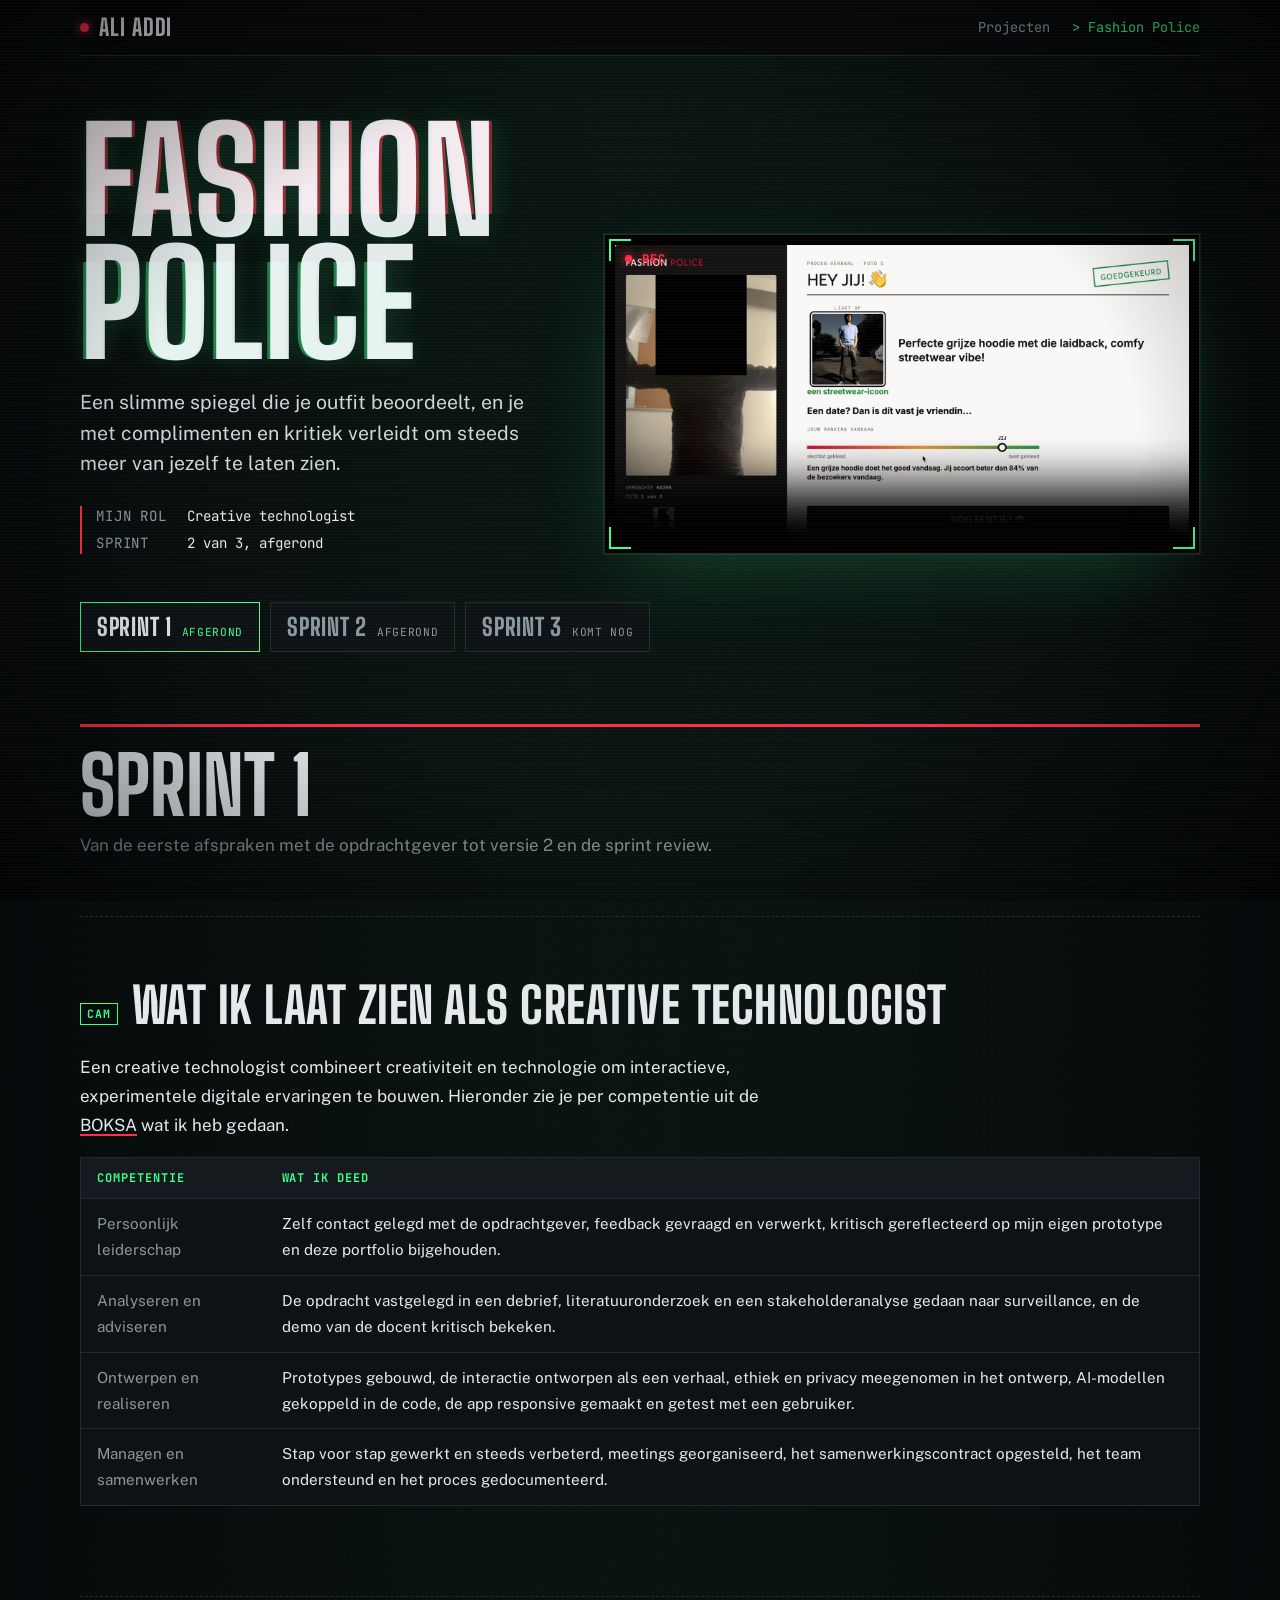
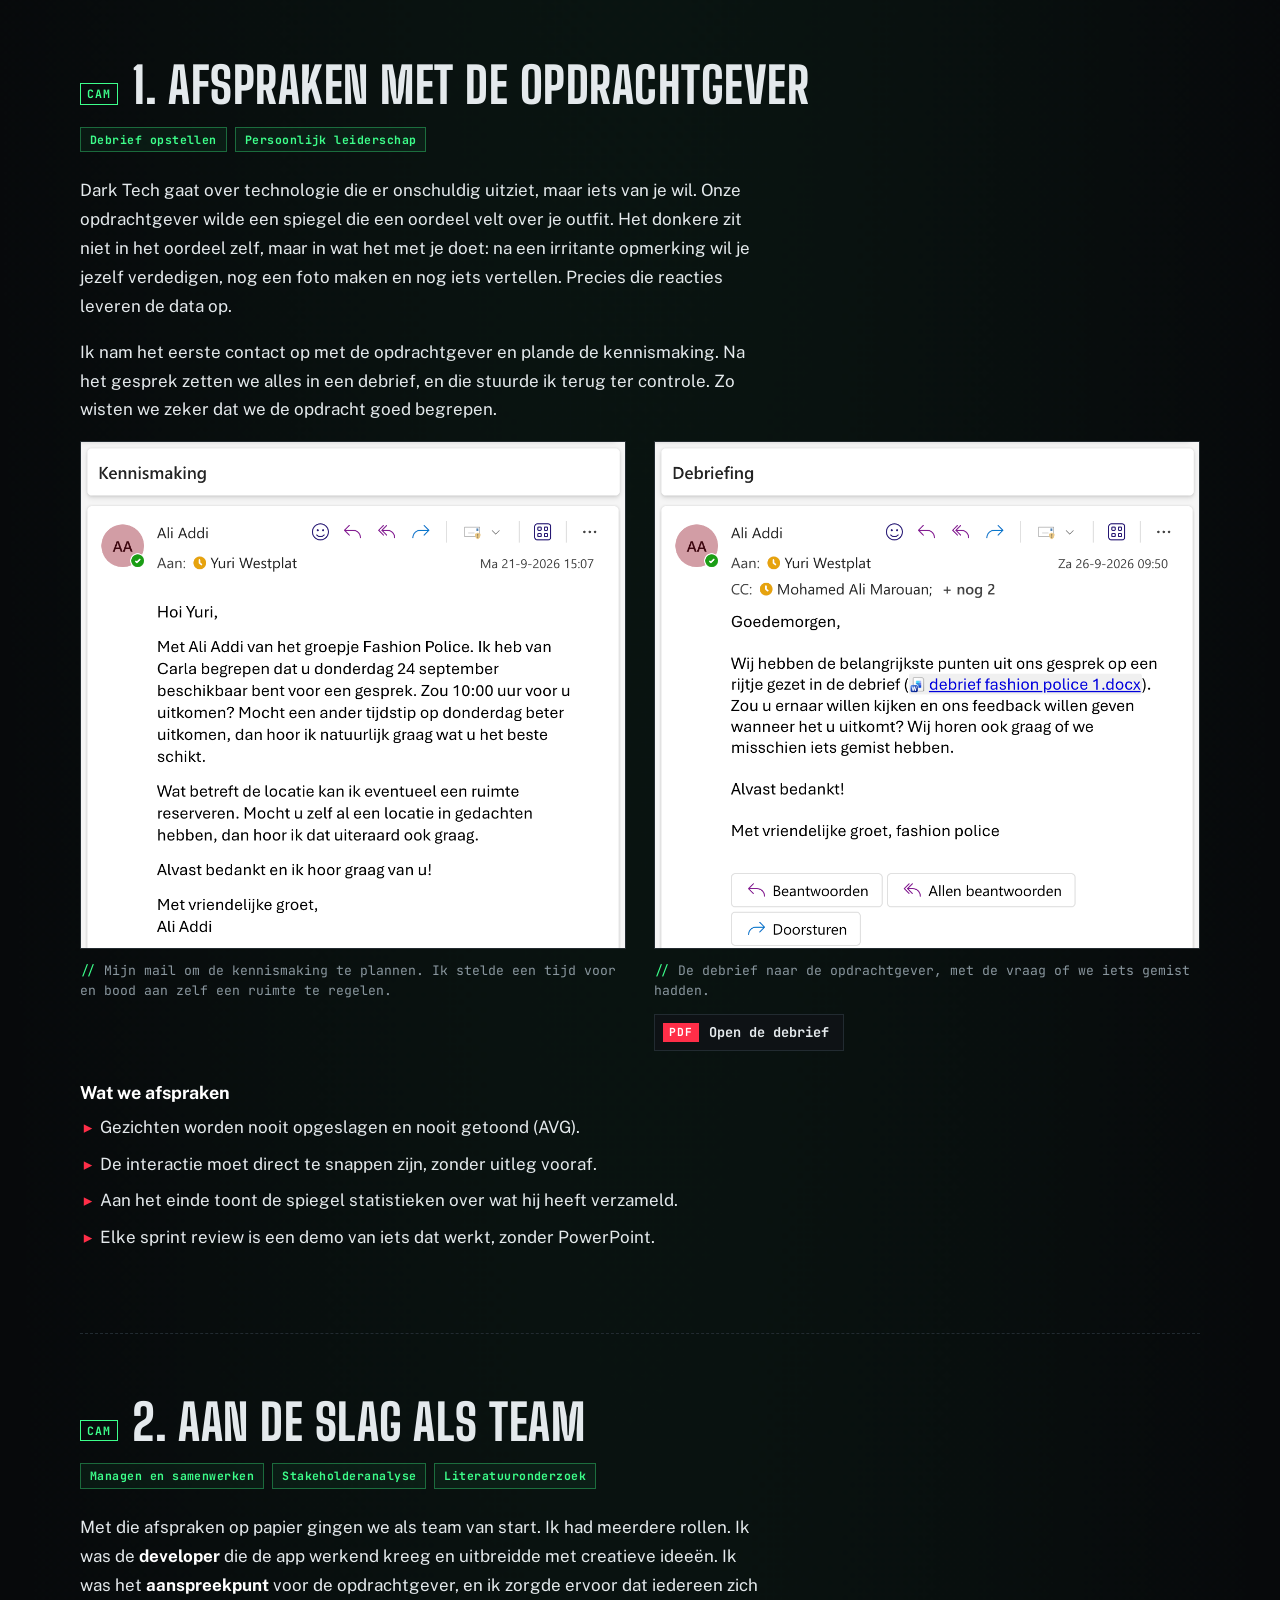
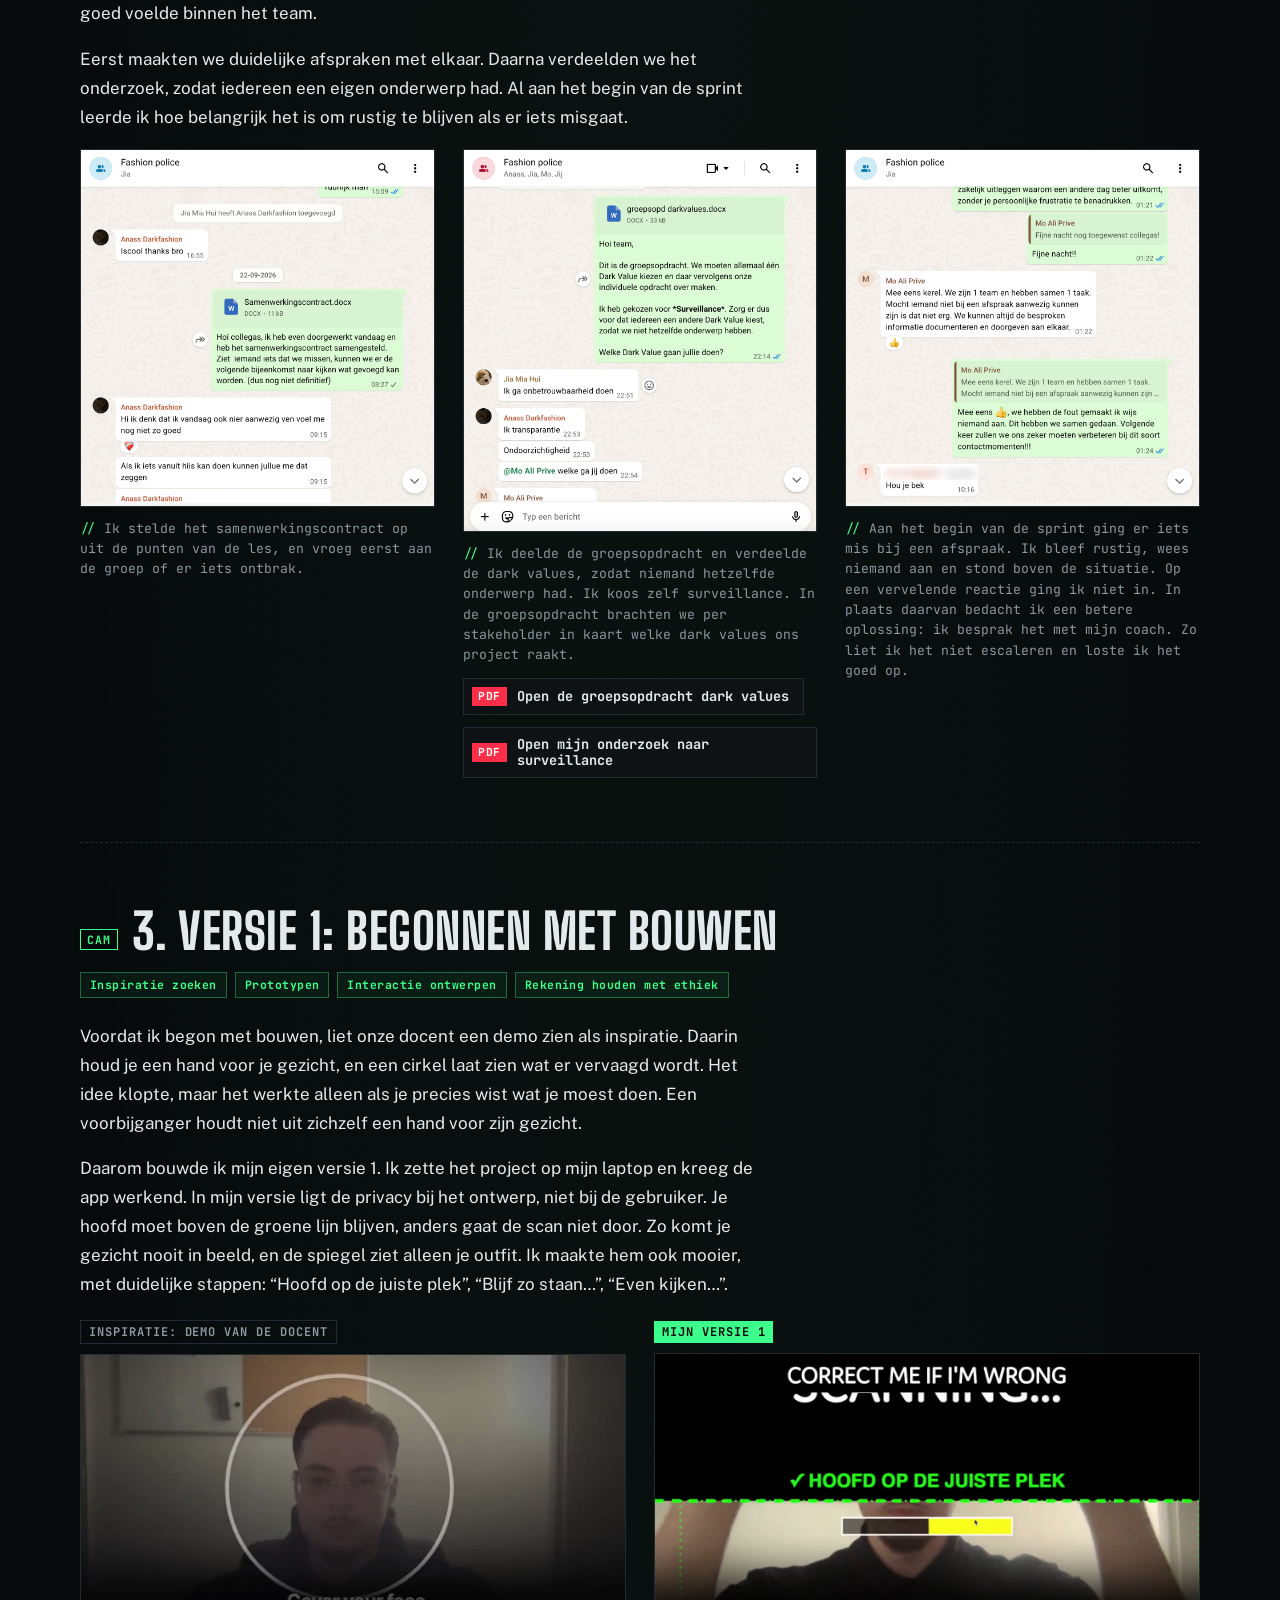
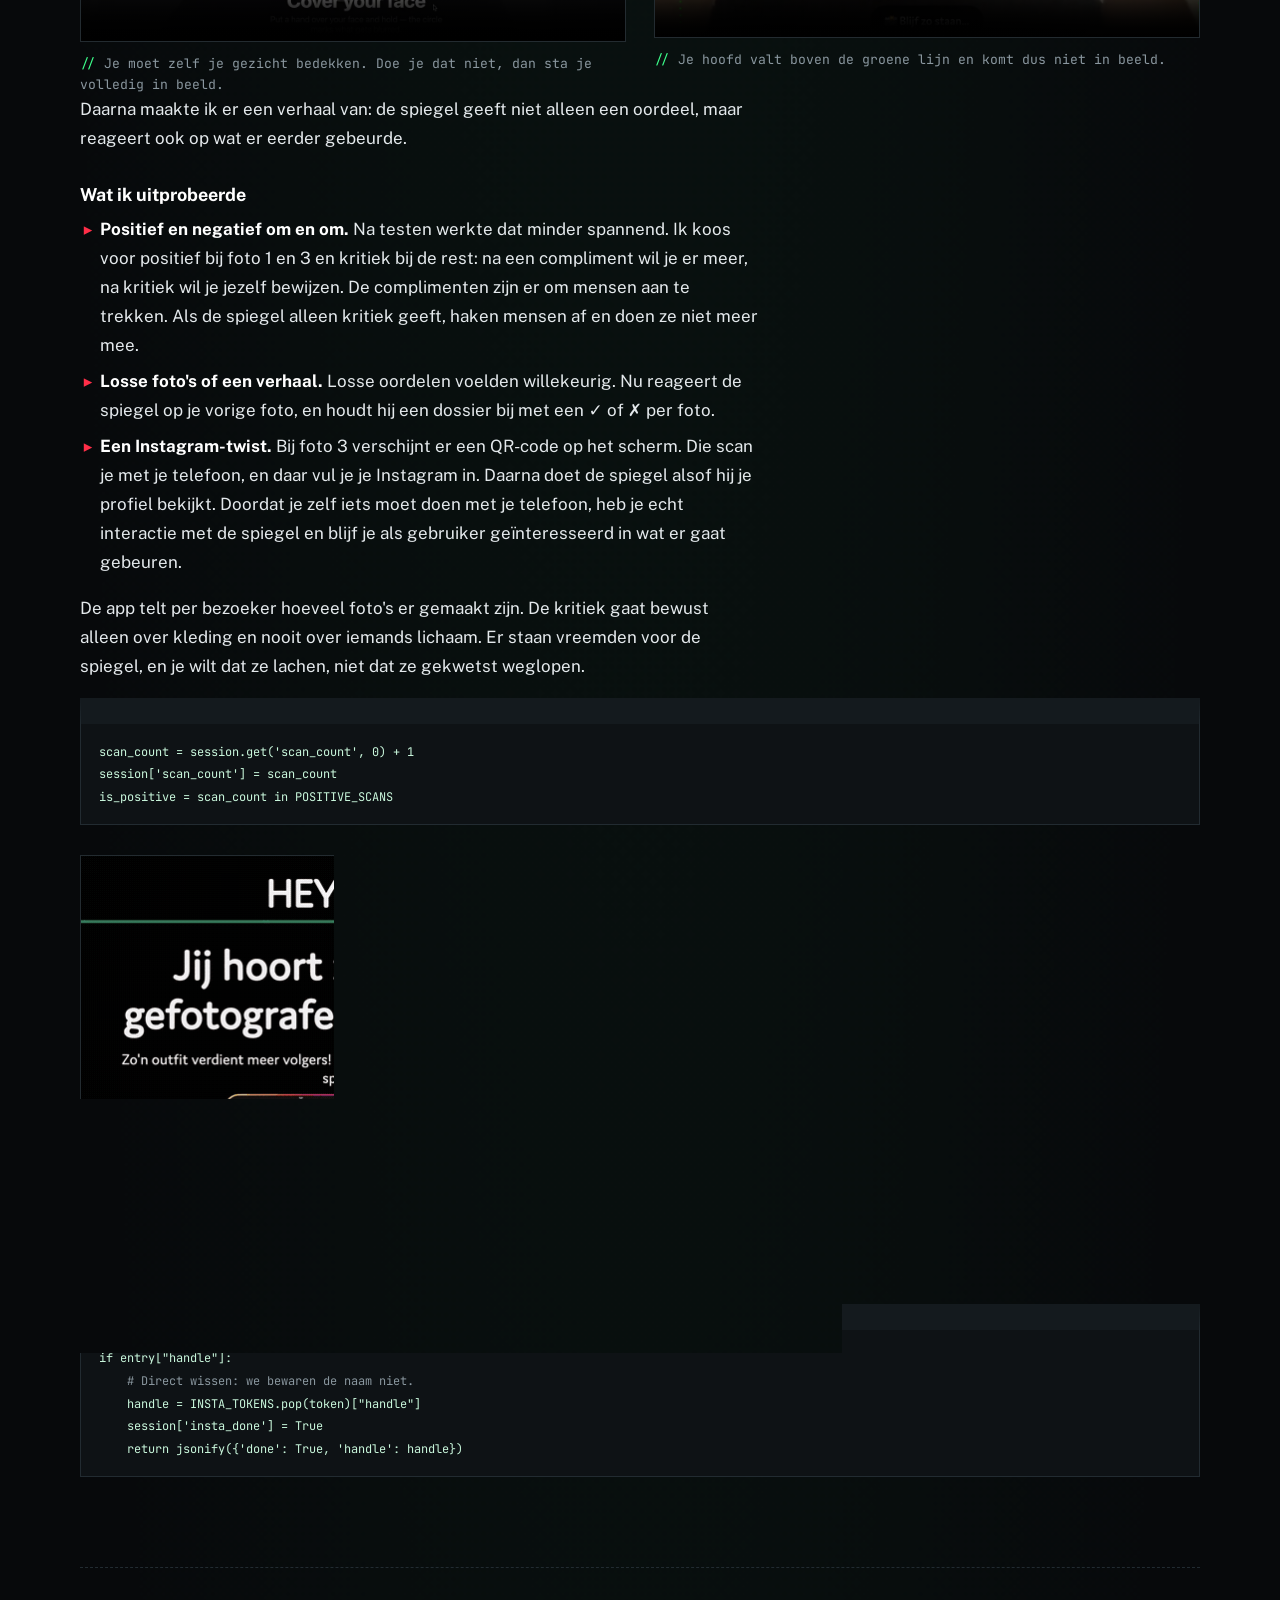
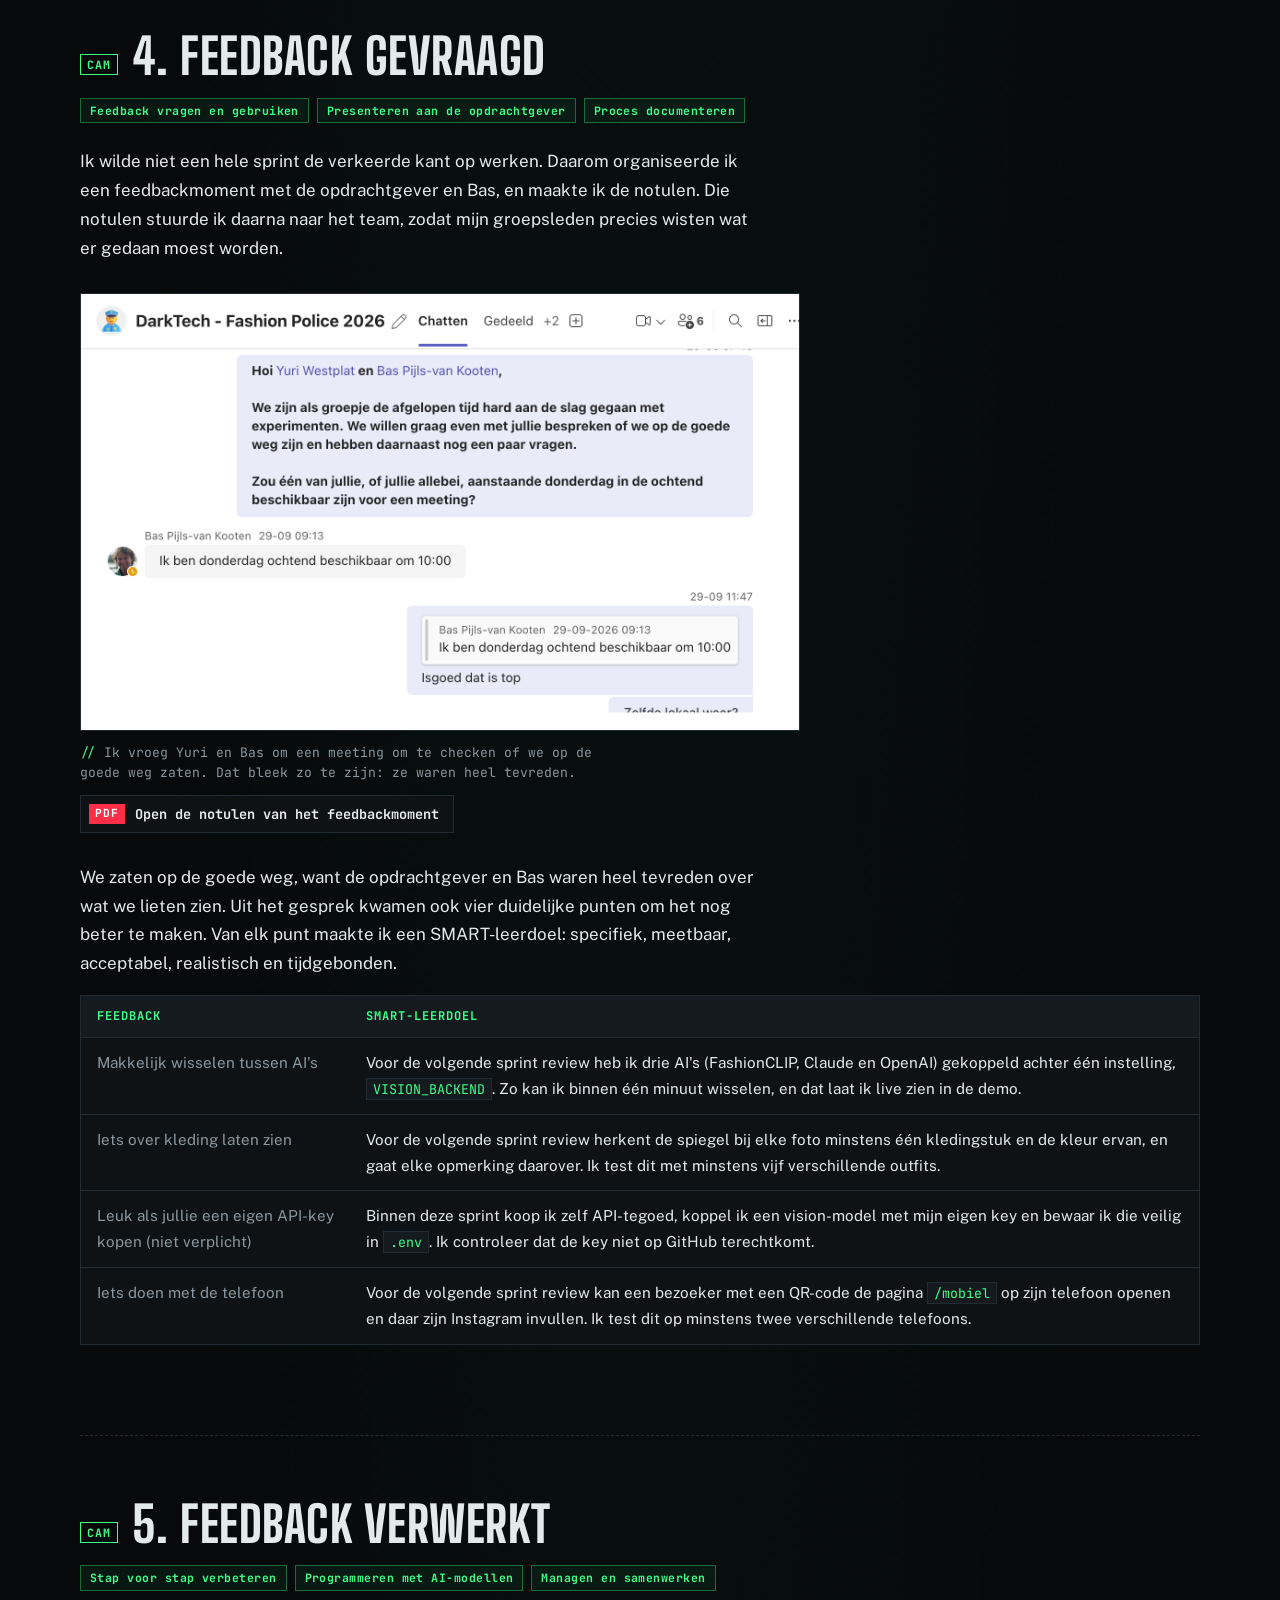
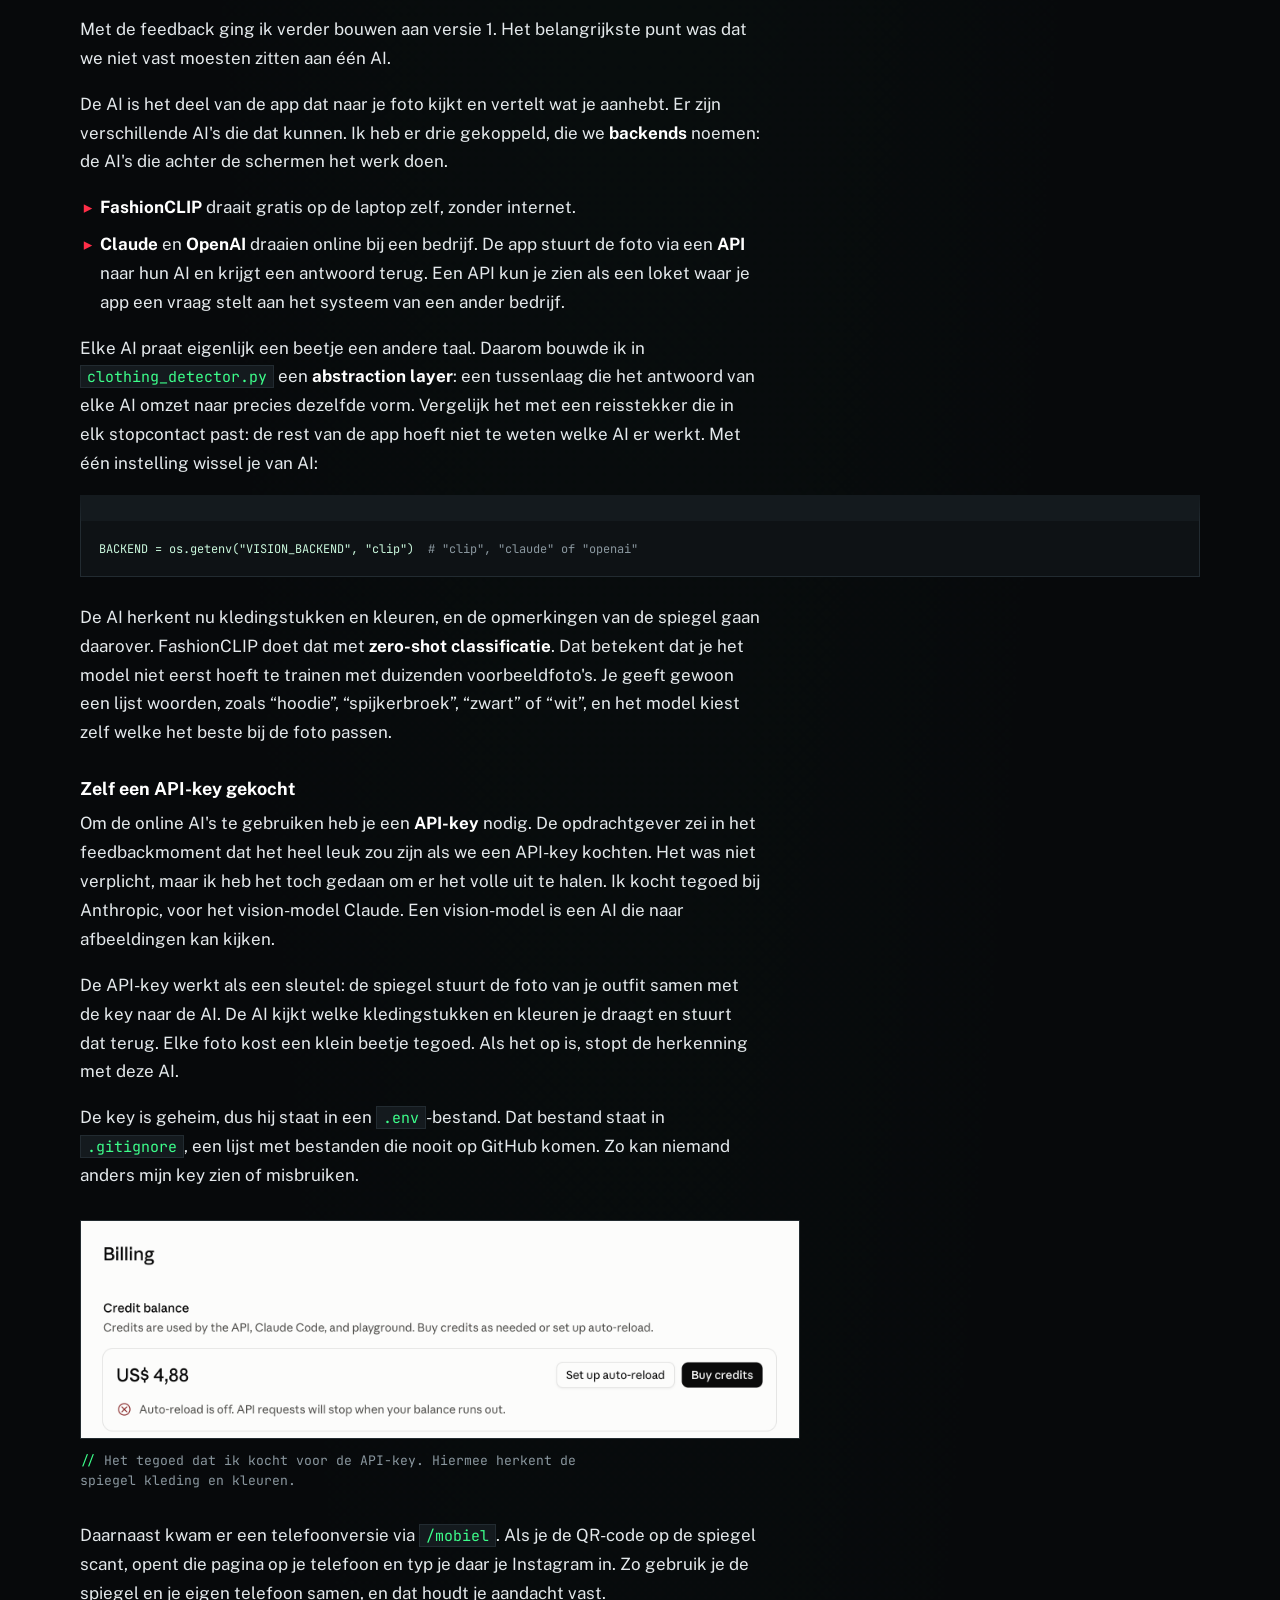
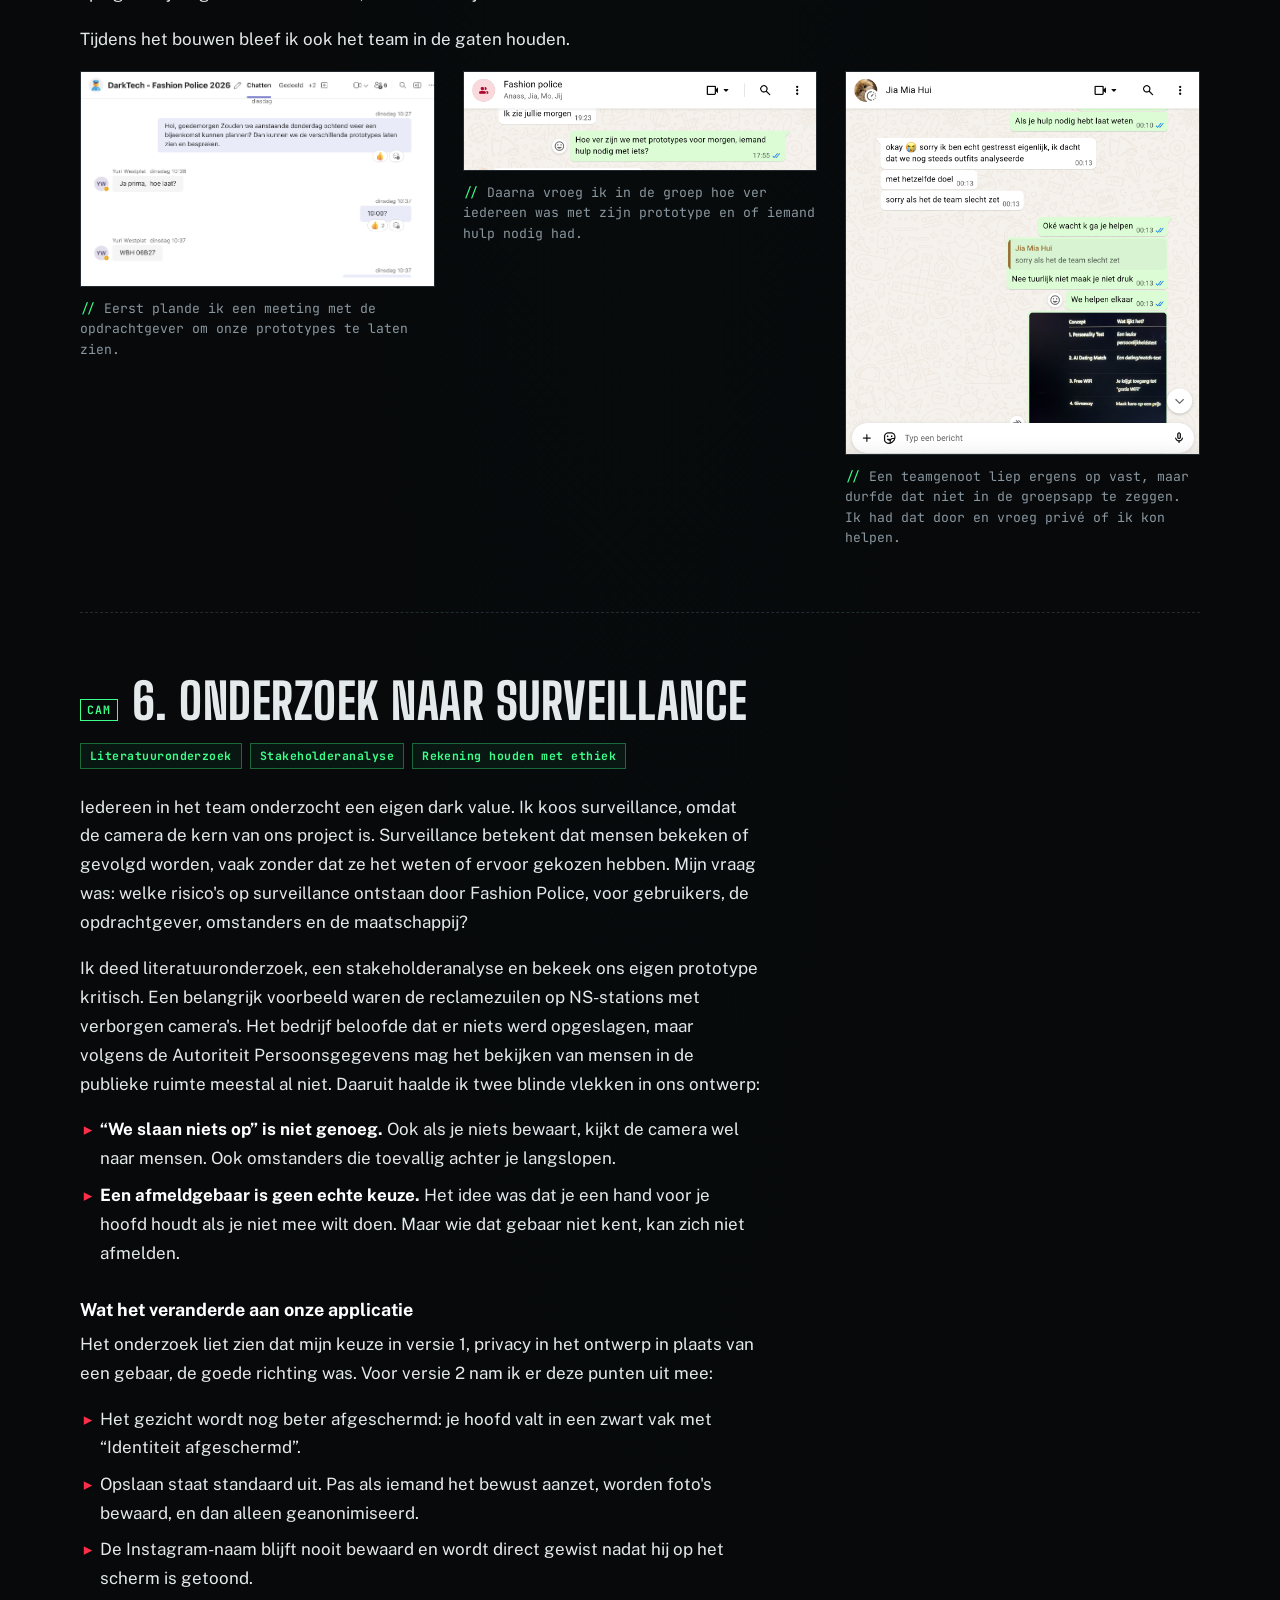
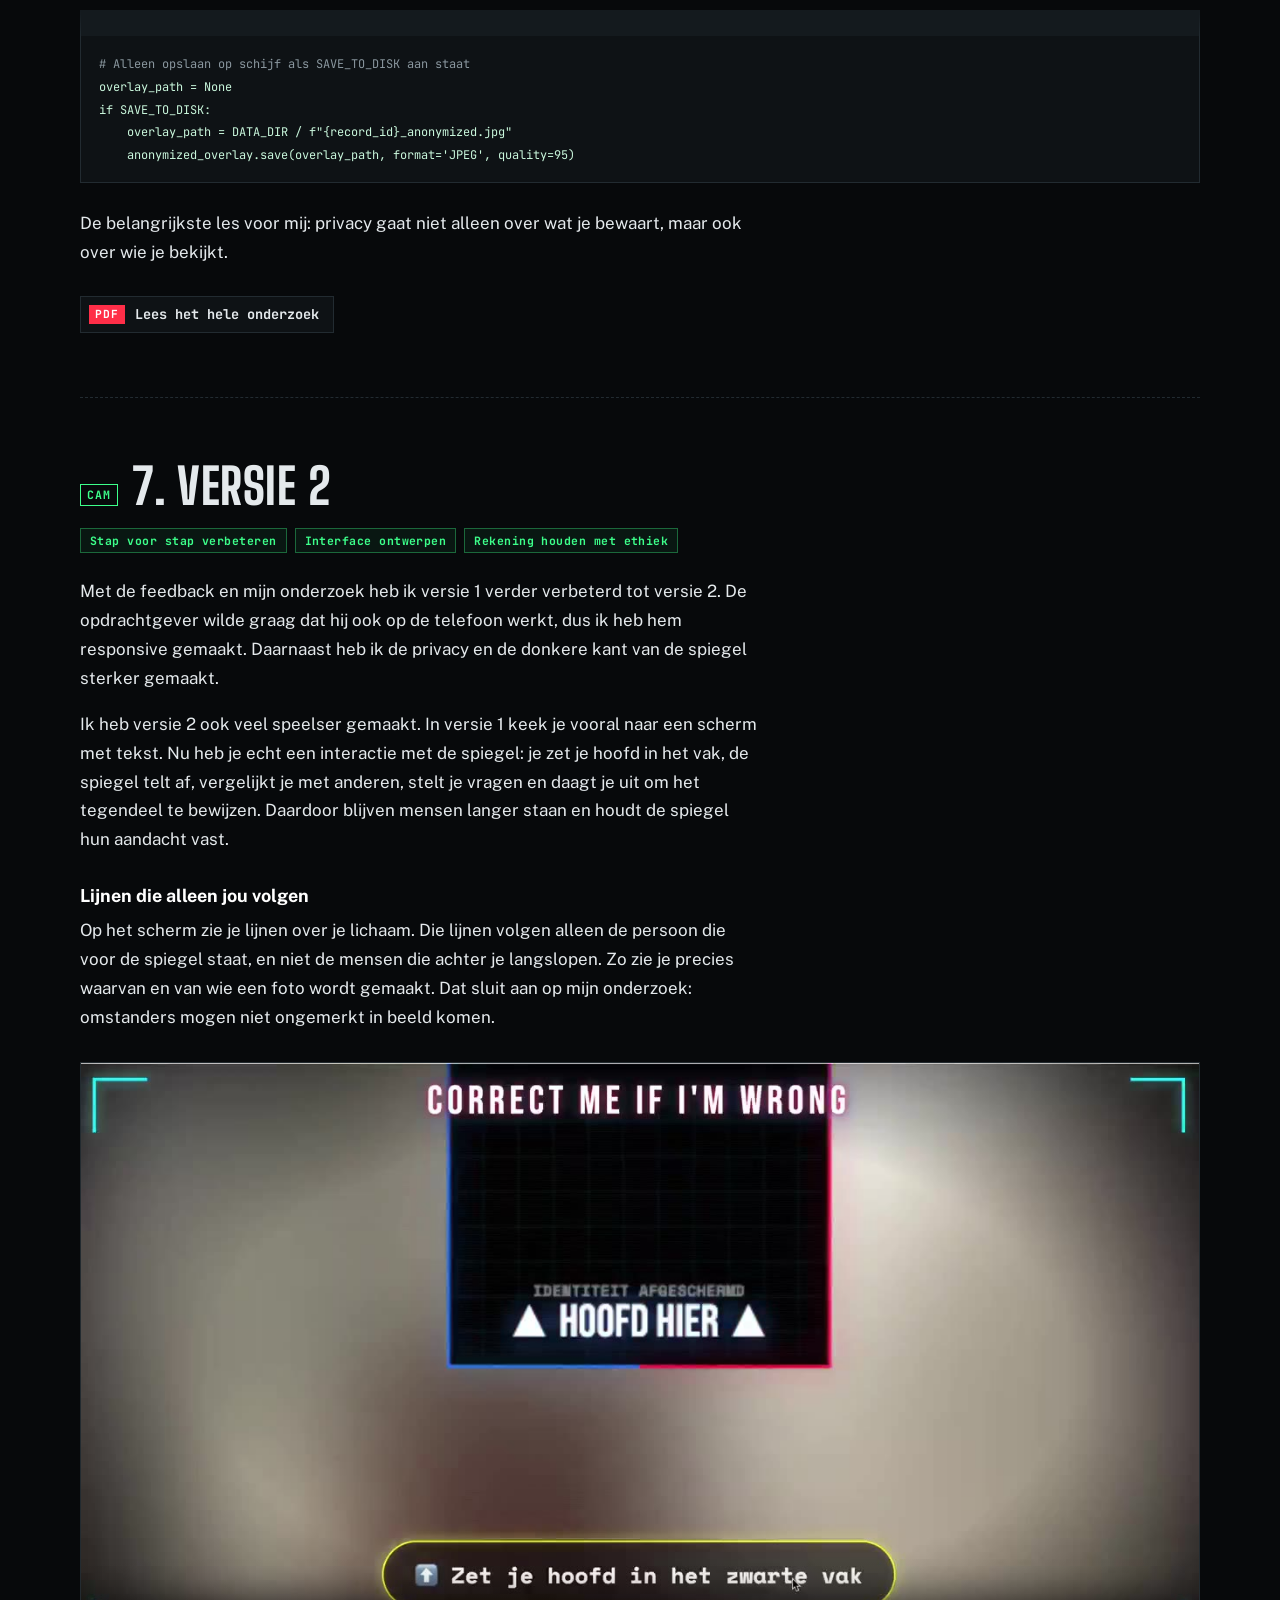
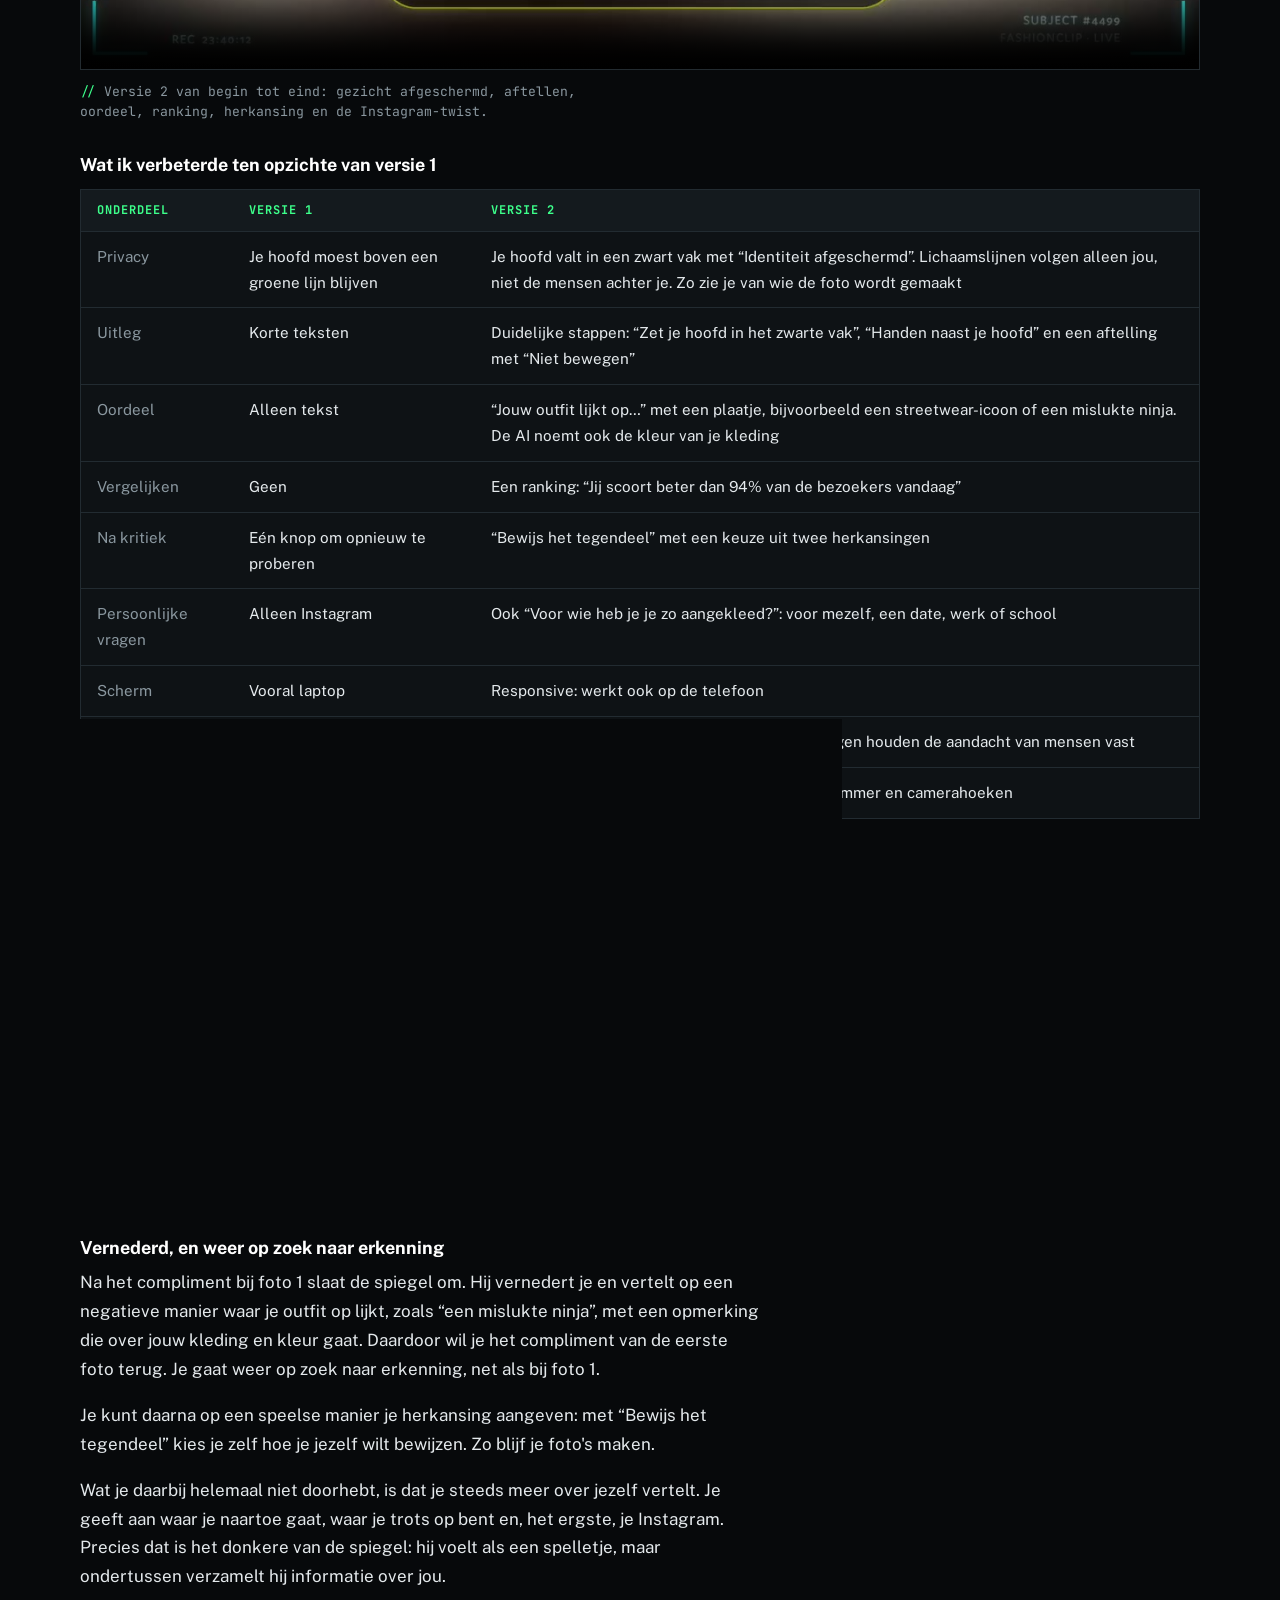
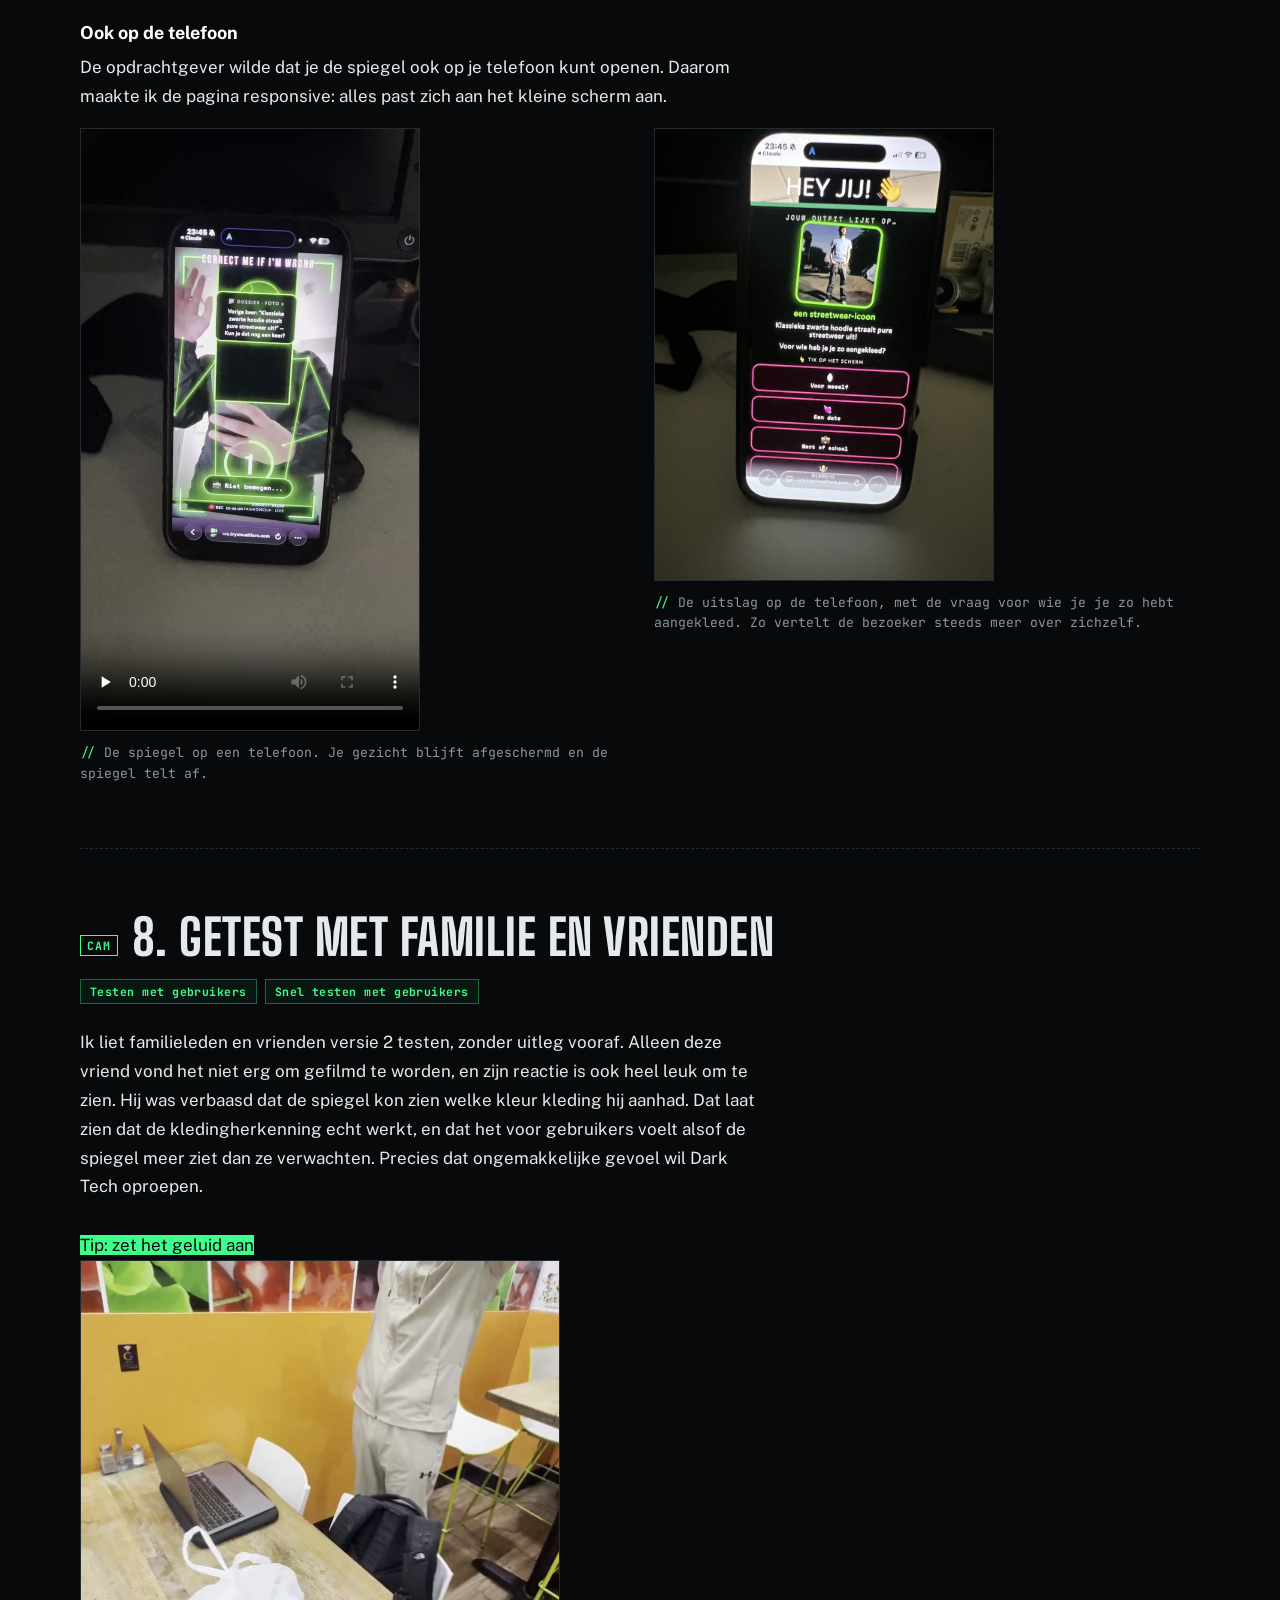
==== commit 87835fa3: "Code toegevoegd in hoofdstuk 7" ====
--- a/fashion-police.html
+++ b/fashion-police.html
@@ -711,6 +711,17 @@
     </figure>
   </div>
   <div class="prose">
+    <p>Hoe weet de app welke telefoon je hebt? Elke telefoon stuurt bij het openen van een website vanzelf een regel tekst mee, de <strong>User-Agent</strong>, met het toestel, het systeem en de browser. De pagina op je telefoon vraagt daarnaast stilletjes nog wat meer op:</p>
+  </div>
+<pre><code><span class="c">// Stilletjes extra info over het apparaat meesturen.</span>
+<span class="c">// De bezoeker hoeft hier niets voor te doen of toe te staan.</span>
+const hints = {
+  w: screen.width,
+  h: screen.height,
+  lang: navigator.language,
+  dark: window.matchMedia("(prefers-color-scheme: dark)").matches,
+};</code></pre>
+  <div class="prose">
     <h3>Stap 5: foto 4, waar ga je heen?</h3>
     <p>Bij de laatste foto vraagt de spiegel &ldquo;Waar ga je straks nog heen?&rdquo;. Overslaan kan, maar dan klik je op &ldquo;Nee, ik heb toch niks leuks te doen&rdquo;. Je antwoord komt meteen terug: &ldquo;School? In DÍT? Ik zou thuisblijven.&rdquo; Daarna maakt de spiegel je nieuwsgierig: &ldquo;Wacht even&hellip; ik weet inmiddels best veel over jou.&rdquo;</p>
   </div>
@@ -731,6 +742,14 @@
   <div class="prose">
     <h3>Stap 6: de onthulling</h3>
     <p>&ldquo;Je hebt me in een paar minuten 11 dingen over jezelf verteld.&rdquo; Bij elk punt staat <strong>hoe ik dit kreeg</strong>: welke truc ervoor zorgde dat je het vertelde. Daarna volgt de boodschap: &ldquo;De apps en websites die jij elke dag gebruikt, doen precies hetzelfde.&rdquo; Met &ldquo;Wis mijn gegevens&rdquo; is alles weg, en anders wist de app alles na 90 seconden.</p>
+  </div>
+<pre><code>@app.route('/wis', methods=['GET', 'POST'])
+def wis():
+    <span class="c">"""Wis mijn gegevens: alles van deze bezoeker weg."""</span>
+    session.clear()
+    return redirect('/')</code></pre>
+  <div class="prose">
+    <p>Alles wat de app over je weet, staat alleen in jouw sessie en nooit in een bestand. Met <code>session.clear()</code> is het in één keer weg, en de volgende bezoeker ziet niets van jou.</p>
   </div>
   <figure>
     <video class="frame" src="media/s2-onthulling.mp4" poster="media/s2-onthulling.jpg" controls muted playsinline preload="none" aria-label="Schermopname van de onthulling: 11 dingen die de app over de bezoeker weet"></video>
@@ -886,6 +905,22 @@
   <div class="prose">
     <p><strong>Sterkste punt:</strong> onze bereidheid om te onderzoeken en te experimenteren, te zien aan de wekelijkse iteraties, de meetings en de verschillende ontwerprichtingen.</p>
     <p><strong>Belangrijkste verbeterpunt:</strong> &ldquo;Less is more!&rdquo; Minder tekst, meer beeld en video, en interessantere interacties.</p>
+    <h3>Wat we gaan doen met de feedback</h3>
+    <p>De feedback van de opdrachtgever sluit aan op wat bezoekers bij <a href="#s2-field-test">de field test</a> zeiden, zoals &ldquo;te veel UI, emoji's minderen&rdquo; en &ldquo;minder druk&rdquo;. Daarom pakken we in sprint 3 deze punten op:</p>
+  </div>
+  <div class="table-wrap">
+    <table>
+      <thead><tr><th>Feedback</th><th>Wat we gaan doen</th></tr></thead>
+      <tbody>
+        <tr><td>Minder tekst</td><td>Per scherm houden we één korte zin over. Uitleg die je niet nodig hebt, halen we weg, en we gebruiken minder emoji's.</td></tr>
+        <tr><td>Meer beeld en video</td><td>Waar nu tekst staat, laten we het zien met beeld, zoals bij de heks. Ook de onthulling aan het einde maken we beeldender, zodat je in één oogopslag ziet wat de app over je weet.</td></tr>
+        <tr><td>Interessantere interacties</td><td>We maken meer variatie in de reacties, zodat de app niet hardcoded voelt en niet voor iedereen hetzelfde is. Zo blijft het ook spannend voor wie meekijkt.</td></tr>
+        <tr><td>Bewijzen dat het werkt</td><td>We testen de nieuwe versie opnieuw, zonder uitleg vooraf en met minstens 15 bezoekers, en vergelijken de resultaten met deze field test.</td></tr>
+      </tbody>
+    </table>
+  </div>
+  <div class="prose">
+    <p>In <a href="#s2-volgende-keer">hoofdstuk 12</a> heb ik deze punten uitgewerkt tot SMART-leerdoelen.</p>
     <a class="doc" href="media/docs/sprint-review-sprint-2.pdf" target="_blank" rel="noopener"><span>PDF</span>Open het sprint review-formulier</a>
   </div>
 </section>
@@ -960,15 +995,23 @@
 <!-- ============ S2 12. VOLGENDE KEER ============ -->
 <section class="section" id="s2-volgende-keer">
   <h2>12. Wat ik volgende keer ga doen</h2>
-  <p class="comp" aria-label="Competenties en methodes"><span>Reflecteren</span><span>Testen met gebruikers</span></p>
-  <div class="prose">
-    <p>Uit de sprint review, de field test en de kennistoets haal ik vier dingen voor sprint 3:</p>
-    <ul>
-      <li><strong>Less is more.</strong> Minder tekst in de app, meer beeld en video, en interessantere interacties, zoals de opdrachtgever vroeg.</li>
-      <li><strong>Testen zonder uitleg vooraf</strong>, met minstens 15 bezoekers, zodat de resultaten eerlijker zijn.</li>
-      <li><strong>Meer variatie in de reacties</strong>, zodat de app niet hardcoded voelt en niet voor iedereen hetzelfde is.</li>
-      <li><strong>De theorie stukje bij stukje leren.</strong> Met mijn twee leerdoelen uit <a href="#s2-kennistoets">de kennistoets</a> leer ik de BOKSA per onderwerp, zodat ik de begrippen ook zonder aantekeningen kan uitleggen.</li>
-    </ul>
+  <p class="comp" aria-label="Competenties en methodes"><span>Reflecteren</span><span>Testen met gebruikers</span><span>Persoonlijk leiderschap</span></p>
+  <div class="prose">
+    <p>Uit <a href="#s2-sprint-review">de sprint review</a>, <a href="#s2-field-test">de field test</a> en <a href="#s2-kennistoets">de kennistoets</a> haal ik vier punten voor sprint 3. Net als in <a href="#feedback">sprint 1</a> maakte ik van elk punt een SMART-leerdoel: specifiek, meetbaar, acceptabel, realistisch en tijdgebonden.</p>
+  </div>
+  <div class="table-wrap">
+    <table>
+      <thead><tr><th>Punt</th><th>SMART-leerdoel</th><th>Zo weet ik dat het gelukt is</th></tr></thead>
+      <tbody>
+        <tr><td>Less is more</td><td>Voor de sprint review van sprint 3 staat op elk scherm van de app hooguit één korte zin, en gebruik ik geen emoji's meer als uitleg. Waar nu tekst staat, laat ik het zien met beeld, zoals bij de heks.</td><td>Ik tel de woorden per scherm voor en na. Bij de volgende test vinden minstens 8 van de 10 bezoekers de app rustig en duidelijk.</td></tr>
+        <tr><td>Testen zonder uitleg</td><td>In sprint 3 testen we met minstens 15 onbekende bezoekers. Vooraf spreek ik met het team af dat we alleen &ldquo;probeer maar&rdquo; zeggen en pas na het nagesprek iets uitleggen.</td><td>We hebben 15 ingevulde observatieformulieren, en geen enkele bezoeker zegt dat hij vooraf al wist wat er zou gebeuren.</td></tr>
+        <tr><td>Meer variatie</td><td>Voor de sprint review van sprint 3 heeft de app bij elke foto minstens drie verschillende reacties, die afhangen van je kleding en je antwoorden. Zo krijgt niet iedereen hetzelfde te horen.</td><td>Drie testers na elkaar krijgen elk een andere reeks reacties. Bij de test noemt niemand de reacties nog &ldquo;hardcoded&rdquo;.</td></tr>
+        <tr><td>De theorie beheersen</td><td>Voor de volgende kennistoets werk ik de BOKSA stukje bij stukje door: elke week één onderwerp, met een korte samenvatting in mijn eigen woorden.</td><td>Ik kan elk begrip zonder aantekeningen uitleggen aan een teamgenoot, en ik hoef niets op het laatste moment te leren.</td></tr>
+      </tbody>
+    </table>
+  </div>
+  <div class="prose">
+    <p>Met deze vier doelen wil ik in sprint 3 laten zien dat we de feedback niet alleen opschrijven, maar ook echt meetbaar verbeteren.</p>
   </div>
 </section>
 
